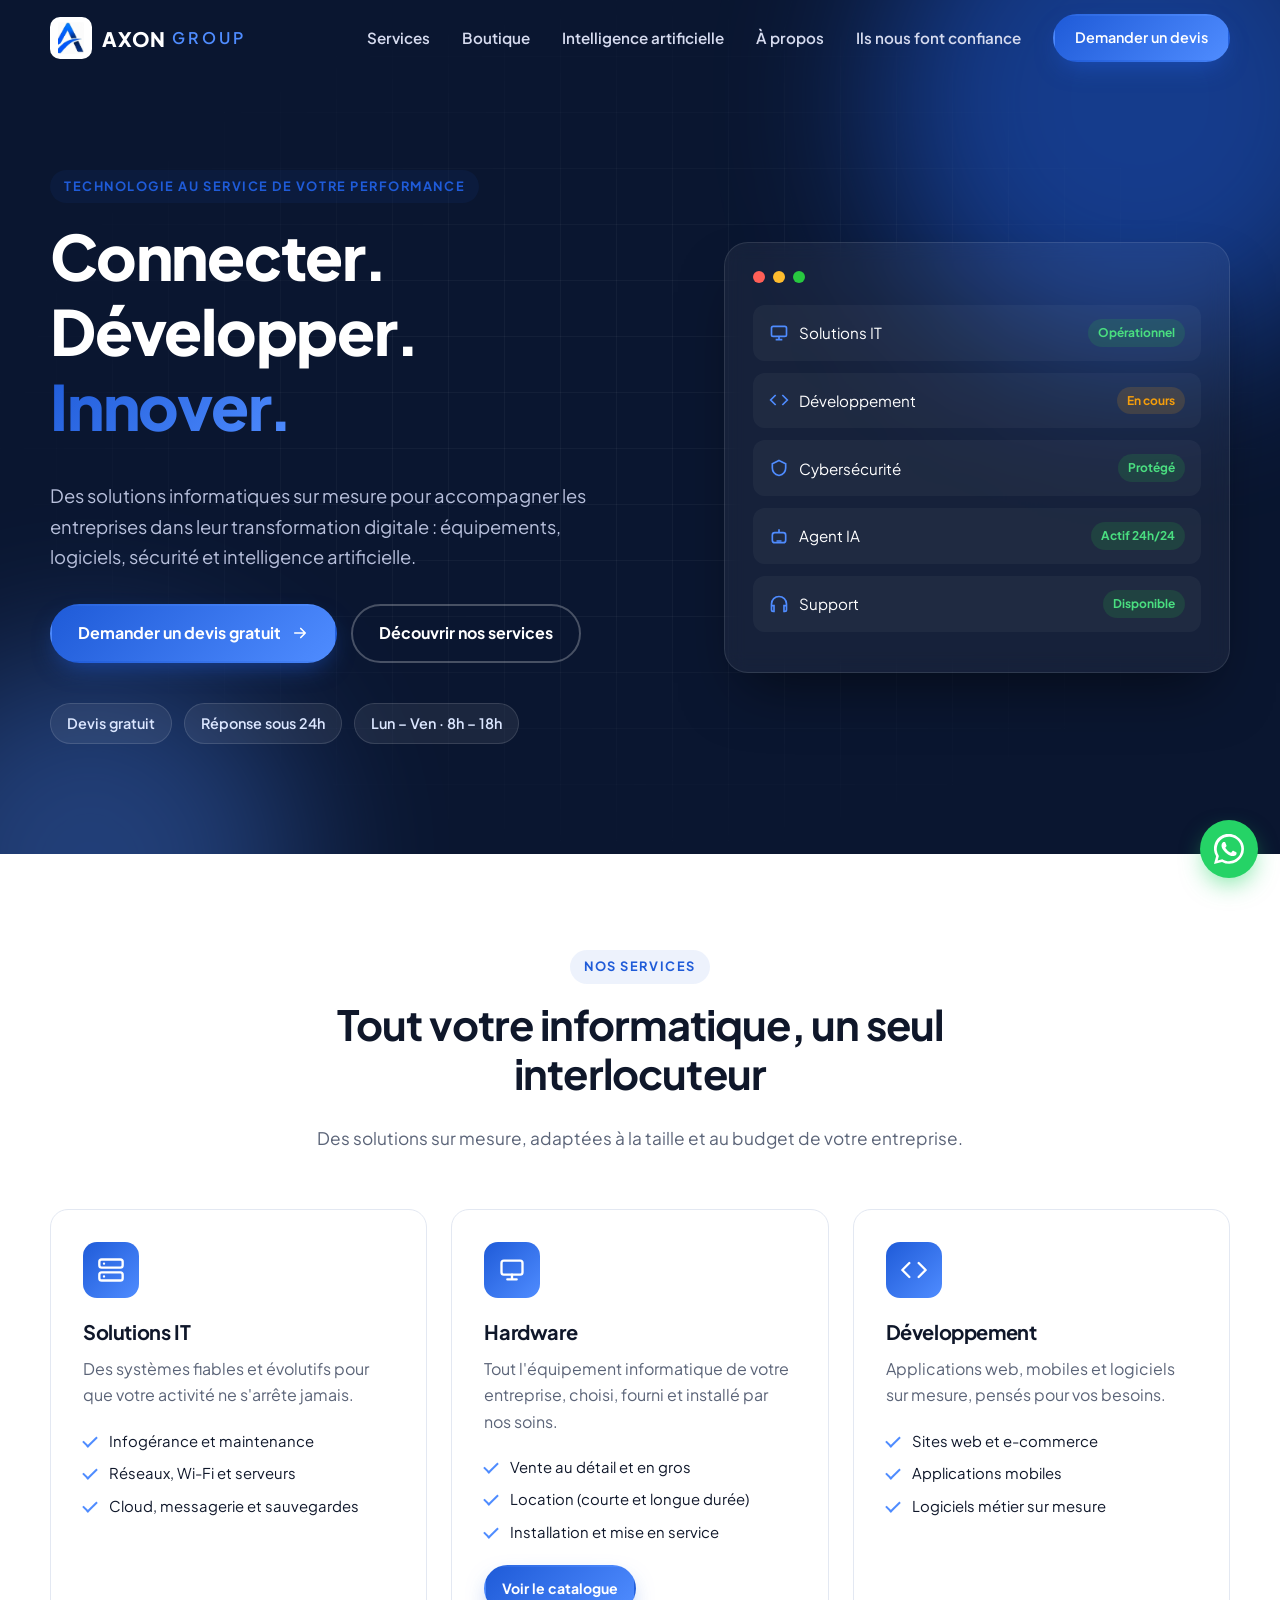
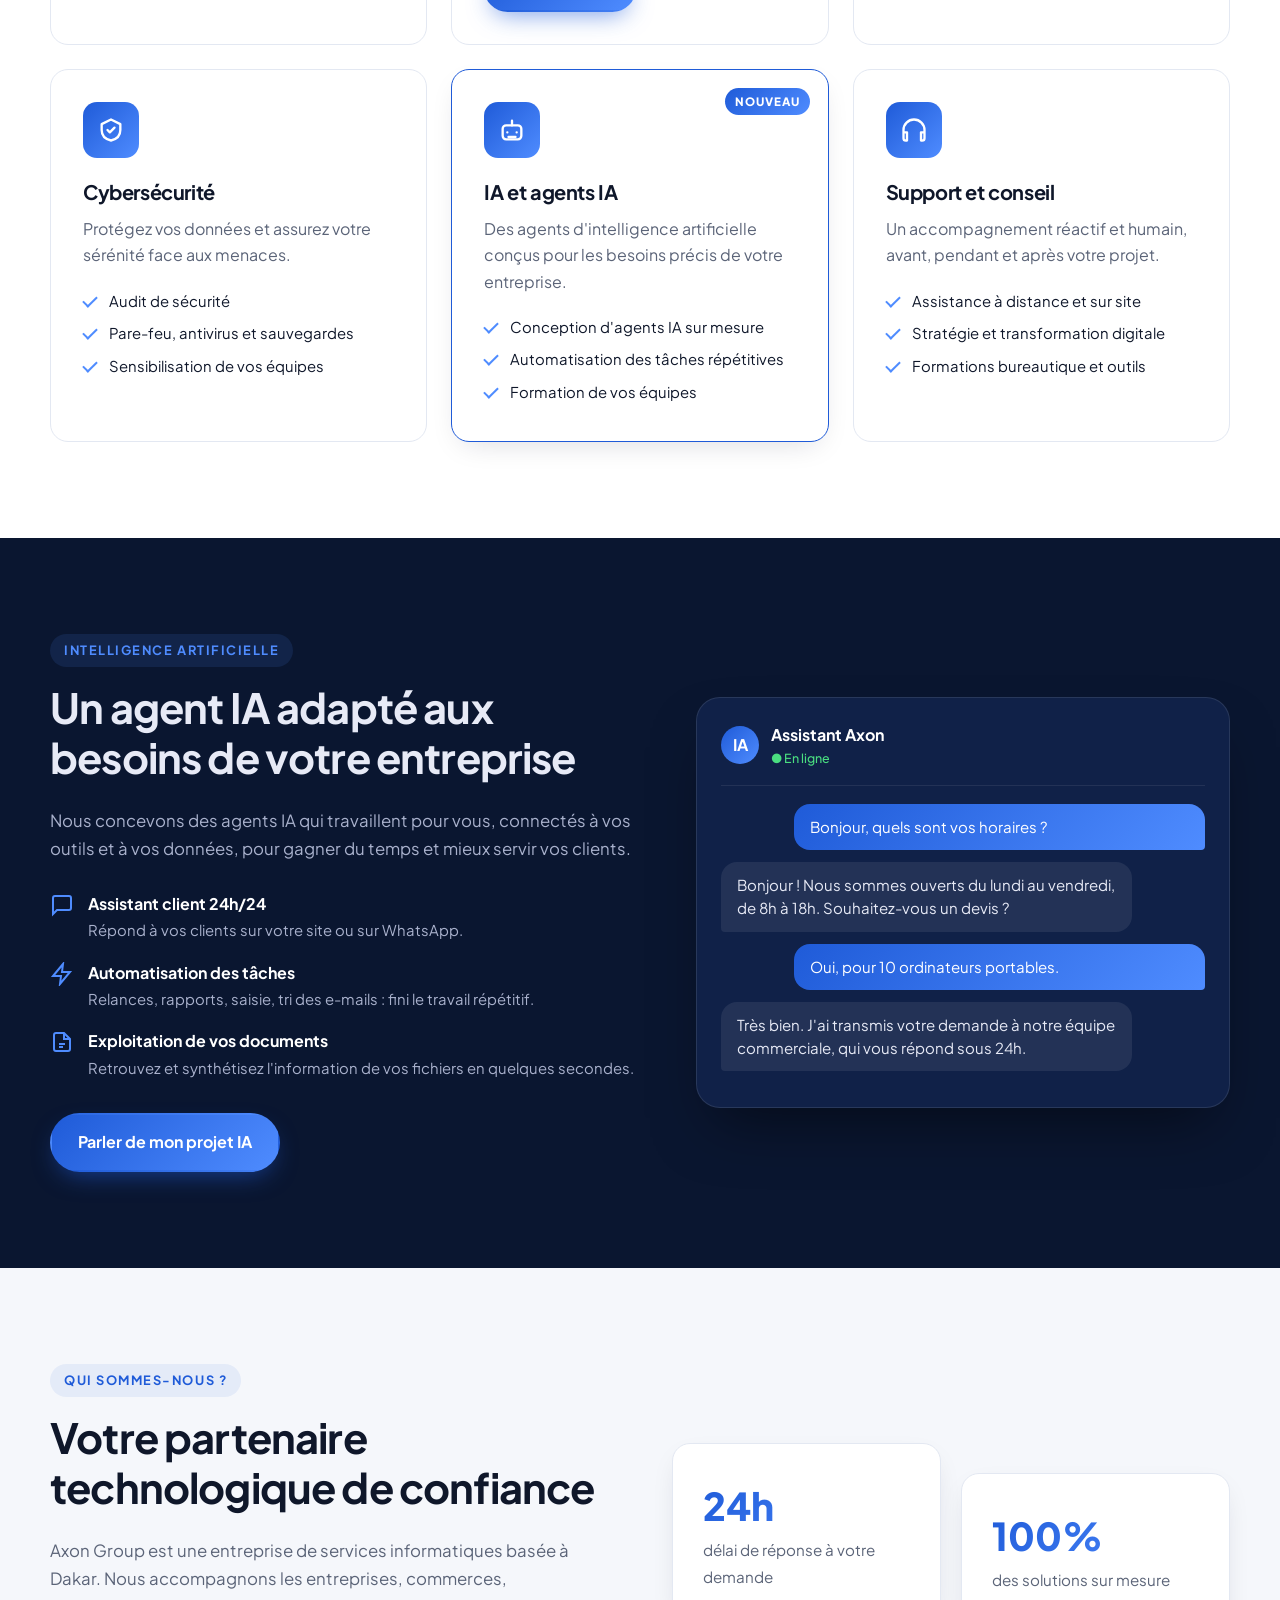
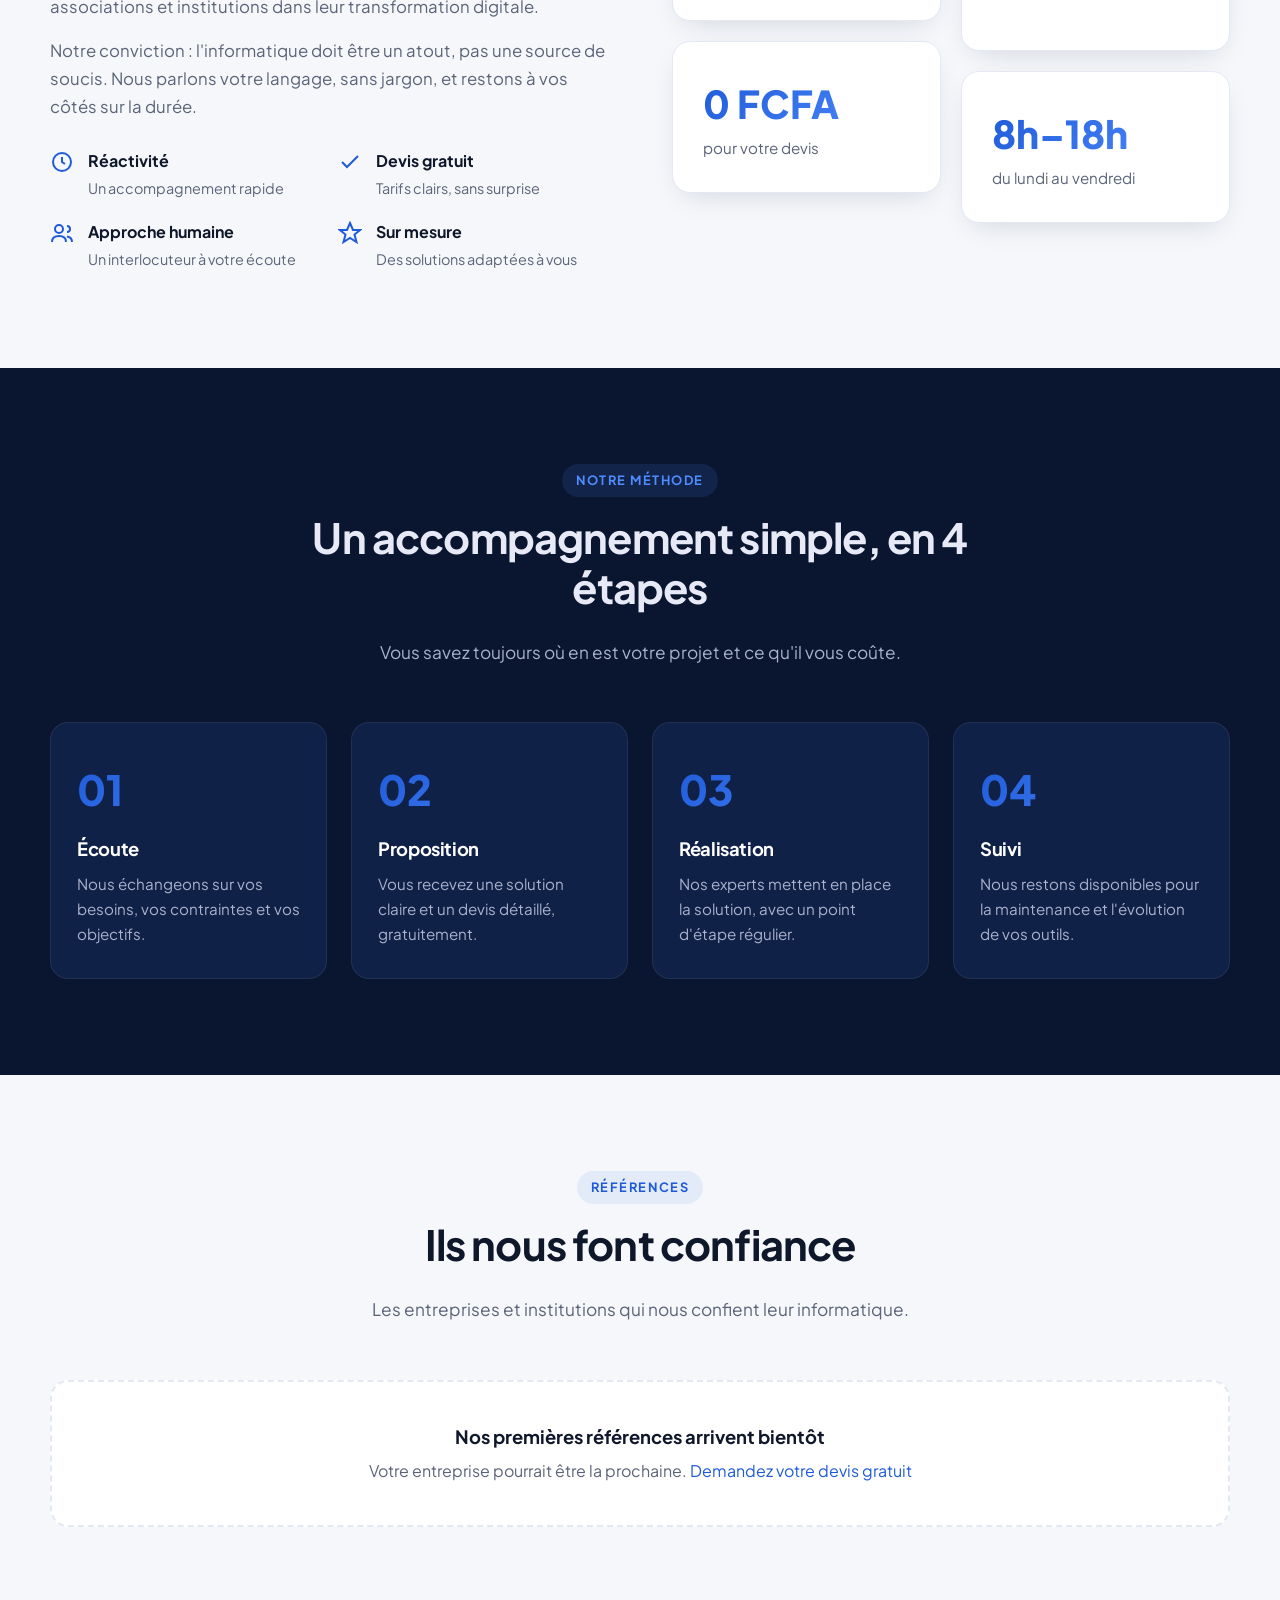
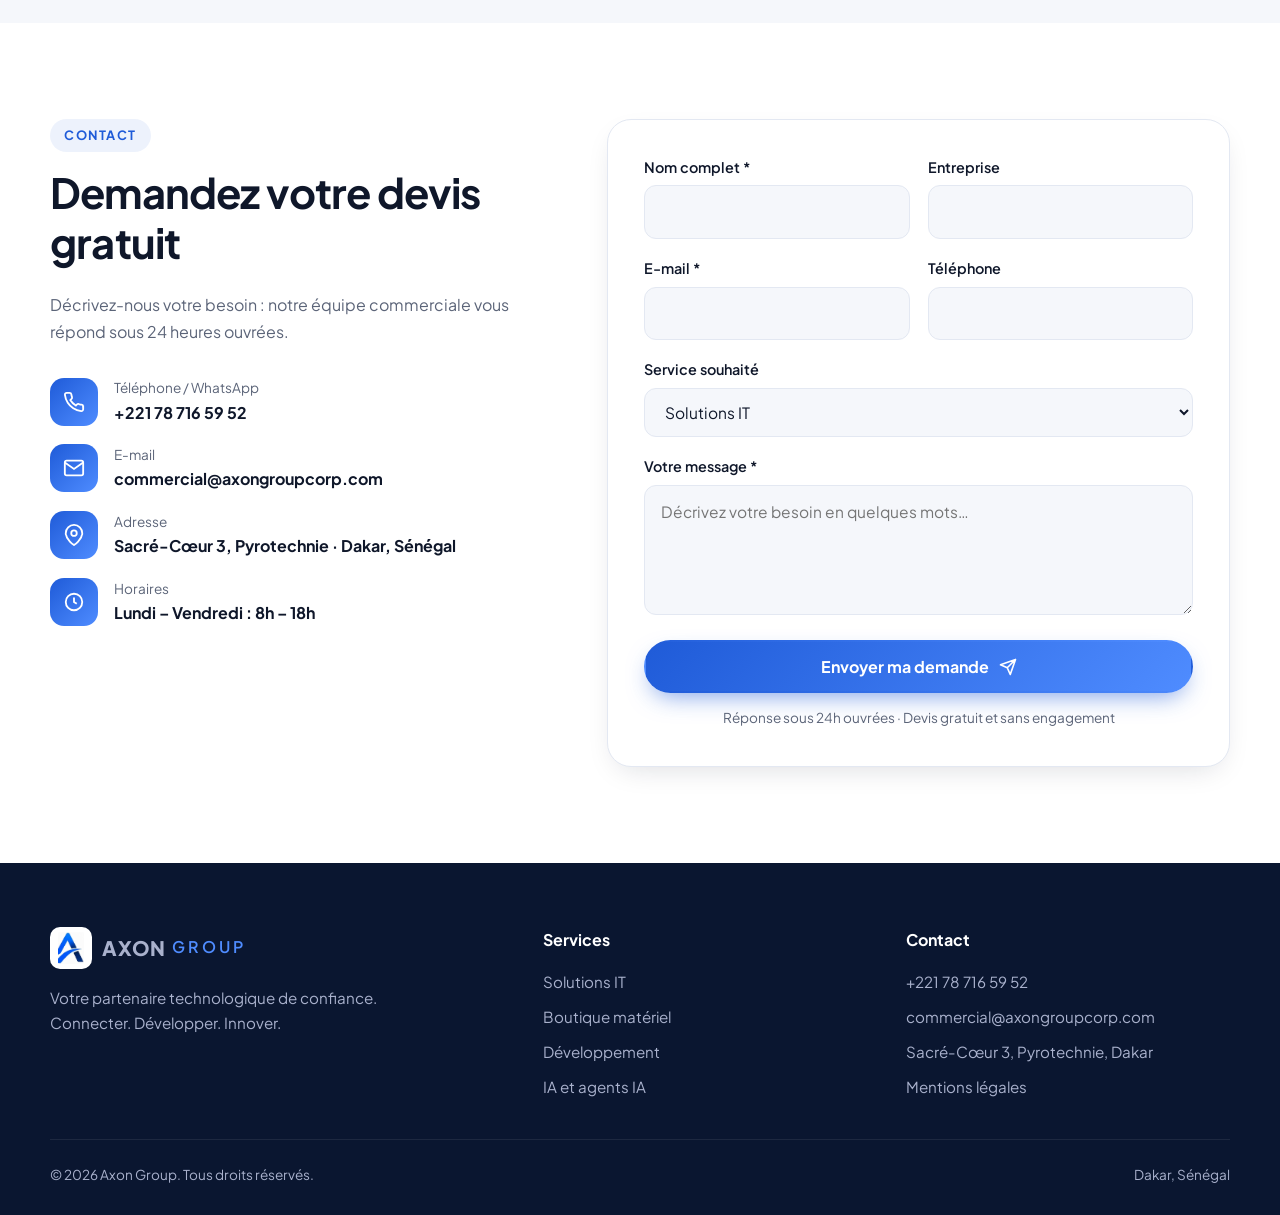
==== index.html @ a9c34ad3 "Boutique : retrait des produits sans photo, mention de la vente en gros Co-Authored-By: Claude Sonne" ====
<!DOCTYPE html>
<html lang="fr">
<head>
  <meta charset="UTF-8">
  <meta name="viewport" content="width=device-width, initial-scale=1.0">
  <!-- ✏️ Titre et description affichés dans Google -->
  <title>Axon Group — Solutions informatiques, développement, cybersécurité et IA à Dakar</title>
  <meta name="description" content="Axon Group accompagne les entreprises à Dakar : solutions IT, matériel informatique, développement web et mobile, cybersécurité, agents IA sur mesure, support et conseil.">
  <meta property="og:title" content="Axon Group — Connecter. Développer. Innover.">
  <meta property="og:description" content="Des solutions informatiques sur mesure pour accompagner les entreprises dans leur transformation digitale.">
  <meta property="og:type" content="website">
  <meta property="og:url" content="https://axongroupcorp.com/">
  <link rel="canonical" href="https://axongroupcorp.com/">
  <meta name="theme-color" content="#0a1630">
  <link rel="icon" href="assets/favicon.png" type="image/png">
  <link rel="preconnect" href="https://fonts.googleapis.com">
  <link rel="preconnect" href="https://fonts.gstatic.com" crossorigin>
  <link href="https://fonts.googleapis.com/css2?family=Plus+Jakarta+Sans:wght@400;500;600;700;800&display=swap" rel="stylesheet">
  <link rel="stylesheet" href="css/style.css">
</head>
<body>

  <!-- ================= EN-TÊTE ================= -->
  <header class="header" id="header">
    <div class="container header__inner">
      <a href="#accueil" class="logo"><img src="assets/logo-icon.png" alt="Axon Group">AXON<span>GROUP</span></a>
      <nav class="nav" id="nav">
        <a href="#services">Services</a>
        <a href="boutique.html">Boutique</a>
        <a href="#ia">Intelligence artificielle</a>
        <a href="#apropos">À propos</a>
        <a href="#confiance">Ils nous font confiance</a>
        <a href="#contact" class="btn btn--primary">Demander un devis</a>
      </nav>
      <button class="burger" id="burger" aria-label="Ouvrir le menu" aria-expanded="false">
        <svg viewBox="0 0 24 24" fill="none" stroke="currentColor" stroke-width="2" stroke-linecap="round"><path d="M4 7h16M4 12h16M4 17h16"/></svg>
      </button>
    </div>
  </header>

  <main>
    <!-- ================= ACCUEIL ================= -->
    <section class="hero" id="accueil">
      <div class="hero__grid"></div>
      <div class="container hero__inner">
        <div class="reveal">
          <span class="eyebrow">Technologie au service de votre performance</span>
          <h1>Connecter. Développer. <span class="gradient-text">Innover.</span></h1>
          <p class="hero__lead">Des solutions informatiques sur mesure pour accompagner les entreprises dans leur transformation digitale : équipements, logiciels, sécurité et intelligence artificielle.</p>
          <div class="hero__actions">
            <a href="#contact" class="btn btn--primary">Demander un devis gratuit
              <svg viewBox="0 0 24 24" fill="none" stroke="currentColor" stroke-width="2.2" stroke-linecap="round" stroke-linejoin="round"><path d="M5 12h14M13 6l6 6-6 6"/></svg>
            </a>
            <a href="#services" class="btn btn--ghost">Découvrir nos services</a>
          </div>
          <ul class="hero__tags">
            <li>Devis gratuit</li>
            <li>Réponse sous 24h</li>
            <li>Lun – Ven · 8h – 18h</li>
          </ul>
        </div>

        <div class="hero__card reveal" aria-hidden="true">
          <div class="hero__card-top"><i></i><i></i><i></i></div>
          <div class="status"><span><svg viewBox="0 0 24 24" fill="none" stroke="currentColor" stroke-width="2"><rect x="3" y="4" width="18" height="12" rx="2"/><path d="M8 20h8M12 16v4"/></svg>Solutions IT</span><b class="badge">Opérationnel</b></div>
          <div class="status"><span><svg viewBox="0 0 24 24" fill="none" stroke="currentColor" stroke-width="2"><path d="M16 18l6-6-6-6M8 6l-6 6 6 6"/></svg>Développement</span><b class="badge badge--warm">En cours</b></div>
          <div class="status"><span><svg viewBox="0 0 24 24" fill="none" stroke="currentColor" stroke-width="2"><path d="M12 3l8 4v5c0 5-3.5 8-8 9-4.5-1-8-4-8-9V7l8-4z"/></svg>Cybersécurité</span><b class="badge">Protégé</b></div>
          <div class="status"><span><svg viewBox="0 0 24 24" fill="none" stroke="currentColor" stroke-width="2"><rect x="4" y="8" width="16" height="12" rx="3"/><path d="M12 8V4M8 14h.01M16 14h.01M9 18h6"/></svg>Agent IA</span><b class="badge">Actif 24h/24</b></div>
          <div class="status"><span><svg viewBox="0 0 24 24" fill="none" stroke="currentColor" stroke-width="2"><path d="M3 18v-6a9 9 0 0 1 18 0v6M21 19a2 2 0 0 1-2 2h-1v-7h3zM3 19a2 2 0 0 0 2 2h1v-7H3z"/></svg>Support</span><b class="badge">Disponible</b></div>
        </div>
      </div>
    </section>

    <!-- ================= SERVICES ================= -->
    <!-- ✏️ Pour ajouter un service : copiez un bloc <article class="card">…</article> -->
    <section class="section" id="services">
      <div class="container">
        <div class="section-head reveal">
          <span class="eyebrow">Nos services</span>
          <h2>Tout votre informatique, un seul interlocuteur</h2>
          <p>Des solutions sur mesure, adaptées à la taille et au budget de votre entreprise.</p>
        </div>

        <div class="cards">
          <article class="card reveal">
            <div class="card__icon"><svg viewBox="0 0 24 24" fill="none" stroke="currentColor" stroke-width="2" stroke-linecap="round" stroke-linejoin="round"><rect x="2" y="3" width="20" height="7" rx="2"/><rect x="2" y="14" width="20" height="7" rx="2"/><path d="M6 6.5h.01M6 17.5h.01"/></svg></div>
            <h3>Solutions IT</h3>
            <p>Des systèmes fiables et évolutifs pour que votre activité ne s'arrête jamais.</p>
            <ul><li>Infogérance et maintenance</li><li>Réseaux, Wi-Fi et serveurs</li><li>Cloud, messagerie et sauvegardes</li></ul>
          </article>

          <article class="card reveal">
            <div class="card__icon"><svg viewBox="0 0 24 24" fill="none" stroke="currentColor" stroke-width="2" stroke-linecap="round" stroke-linejoin="round"><rect x="3" y="4" width="18" height="12" rx="2"/><path d="M8 20h8M12 16v4"/></svg></div>
            <h3>Hardware</h3>
            <p>Tout l'équipement informatique de votre entreprise, choisi, fourni et installé par nos soins.</p>
            <ul><li>Vente au détail et en gros</li><li>Location (courte et longue durée)</li><li>Installation et mise en service</li></ul>
            <p style="margin:16px 0 0"><a class="btn btn--primary btn--sm" href="boutique.html">Voir le catalogue</a></p>
          </article>

          <article class="card reveal">
            <div class="card__icon"><svg viewBox="0 0 24 24" fill="none" stroke="currentColor" stroke-width="2" stroke-linecap="round" stroke-linejoin="round"><path d="M16 18l6-6-6-6M8 6l-6 6 6 6"/></svg></div>
            <h3>Développement</h3>
            <p>Applications web, mobiles et logiciels sur mesure, pensés pour vos besoins.</p>
            <ul><li>Sites web et e-commerce</li><li>Applications mobiles</li><li>Logiciels métier sur mesure</li></ul>
          </article>

          <article class="card reveal">
            <div class="card__icon"><svg viewBox="0 0 24 24" fill="none" stroke="currentColor" stroke-width="2" stroke-linecap="round" stroke-linejoin="round"><path d="M12 3l8 4v5c0 5-3.5 8-8 9-4.5-1-8-4-8-9V7l8-4z"/><path d="M9 12l2 2 4-4"/></svg></div>
            <h3>Cybersécurité</h3>
            <p>Protégez vos données et assurez votre sérénité face aux menaces.</p>
            <ul><li>Audit de sécurité</li><li>Pare-feu, antivirus et sauvegardes</li><li>Sensibilisation de vos équipes</li></ul>
          </article>

          <article class="card card--featured reveal">
            <span class="card__flag">Nouveau</span>
            <div class="card__icon"><svg viewBox="0 0 24 24" fill="none" stroke="currentColor" stroke-width="2" stroke-linecap="round" stroke-linejoin="round"><rect x="4" y="8" width="16" height="12" rx="3"/><path d="M12 8V4M8 14h.01M16 14h.01M9 18h6"/></svg></div>
            <h3>IA et agents IA</h3>
            <p>Des agents d'intelligence artificielle conçus pour les besoins précis de votre entreprise.</p>
            <ul><li>Conception d'agents IA sur mesure</li><li>Automatisation des tâches répétitives</li><li>Formation de vos équipes</li></ul>
          </article>

          <article class="card reveal">
            <div class="card__icon"><svg viewBox="0 0 24 24" fill="none" stroke="currentColor" stroke-width="2" stroke-linecap="round" stroke-linejoin="round"><path d="M3 18v-6a9 9 0 0 1 18 0v6M21 19a2 2 0 0 1-2 2h-1v-7h3zM3 19a2 2 0 0 0 2 2h1v-7H3z"/></svg></div>
            <h3>Support et conseil</h3>
            <p>Un accompagnement réactif et humain, avant, pendant et après votre projet.</p>
            <ul><li>Assistance à distance et sur site</li><li>Stratégie et transformation digitale</li><li>Formations bureautique et outils</li></ul>
          </article>
        </div>
      </div>
    </section>

    <!-- ================= INTELLIGENCE ARTIFICIELLE ================= -->
    <section class="section section--dark" id="ia">
      <div class="container ai">
        <div class="reveal">
          <span class="eyebrow">Intelligence artificielle</span>
          <h2>Un agent IA adapté aux besoins de votre entreprise</h2>
          <p>Nous concevons des agents IA qui travaillent pour vous, connectés à vos outils et à vos données, pour gagner du temps et mieux servir vos clients.</p>
          <ul class="ai-list">
            <li><svg viewBox="0 0 24 24" fill="none" stroke="currentColor" stroke-width="2"><path d="M21 15a2 2 0 0 1-2 2H7l-4 4V5a2 2 0 0 1 2-2h14a2 2 0 0 1 2 2z"/></svg><div><strong>Assistant client 24h/24</strong><small>Répond à vos clients sur votre site ou sur WhatsApp.</small></div></li>
            <li><svg viewBox="0 0 24 24" fill="none" stroke="currentColor" stroke-width="2"><path d="M13 2L3 14h8l-1 8 10-12h-8l1-8z"/></svg><div><strong>Automatisation des tâches</strong><small>Relances, rapports, saisie, tri des e-mails : fini le travail répétitif.</small></div></li>
            <li><svg viewBox="0 0 24 24" fill="none" stroke="currentColor" stroke-width="2"><path d="M14 3H6a2 2 0 0 0-2 2v14a2 2 0 0 0 2 2h12a2 2 0 0 0 2-2V9z"/><path d="M14 3v6h6M9 14h6M9 17h4"/></svg><div><strong>Exploitation de vos documents</strong><small>Retrouvez et synthétisez l'information de vos fichiers en quelques secondes.</small></div></li>
          </ul>
          <a href="#contact" class="btn btn--primary">Parler de mon projet IA</a>
        </div>

        <div class="chat reveal" aria-hidden="true">
          <div class="chat__head"><span class="avatar">IA</span><div>Assistant Axon<small>● En ligne</small></div></div>
          <div class="bubble bubble--out">Bonjour, quels sont vos horaires ?</div>
          <div class="bubble bubble--in">Bonjour ! Nous sommes ouverts du lundi au vendredi, de 8h à 18h. Souhaitez-vous un devis ?</div>
          <div class="bubble bubble--out">Oui, pour 10 ordinateurs portables.</div>
          <div class="bubble bubble--in">Très bien. J'ai transmis votre demande à notre équipe commerciale, qui vous répond sous 24h.</div>
        </div>
      </div>
    </section>

    <!-- ================= À PROPOS ================= -->
    <section class="section section--soft" id="apropos">
      <div class="container about">
        <div class="about__text reveal">
          <span class="eyebrow">Qui sommes-nous ?</span>
          <h2>Votre partenaire technologique de confiance</h2>
          <p>Axon Group est une entreprise de services informatiques basée à Dakar. Nous accompagnons les entreprises, commerces, associations et institutions dans leur transformation digitale.</p>
          <p>Notre conviction : l'informatique doit être un atout, pas une source de soucis. Nous parlons votre langage, sans jargon, et restons à vos côtés sur la durée.</p>
          <div class="features">
            <div class="feature"><svg viewBox="0 0 24 24" fill="none" stroke="currentColor" stroke-width="2"><circle cx="12" cy="12" r="9"/><path d="M12 7v5l3 2"/></svg><div><strong>Réactivité</strong><small>Un accompagnement rapide</small></div></div>
            <div class="feature"><svg viewBox="0 0 24 24" fill="none" stroke="currentColor" stroke-width="2"><path d="M20 6L9 17l-5-5"/></svg><div><strong>Devis gratuit</strong><small>Tarifs clairs, sans surprise</small></div></div>
            <div class="feature"><svg viewBox="0 0 24 24" fill="none" stroke="currentColor" stroke-width="2"><circle cx="9" cy="8" r="4"/><path d="M2 21c0-4 3-6 7-6s7 2 7 6M17 11a3 3 0 1 0 0-6M22 21c0-3-2-5-5-5.5"/></svg><div><strong>Approche humaine</strong><small>Un interlocuteur à votre écoute</small></div></div>
            <div class="feature"><svg viewBox="0 0 24 24" fill="none" stroke="currentColor" stroke-width="2"><path d="M12 2l3 7h7l-5.5 4.5L18.5 21 12 17l-6.5 4 2-7.5L2 9h7z"/></svg><div><strong>Sur mesure</strong><small>Des solutions adaptées à vous</small></div></div>
          </div>
        </div>

        <div class="about__visual reveal">
          <div class="stats">
            <div class="stat"><strong>24h</strong><span>délai de réponse à votre demande</span></div>
            <div class="stat"><strong>100%</strong><span>des solutions sur mesure</span></div>
            <div class="stat"><strong>0 FCFA</strong><span>pour votre devis</span></div>
            <div class="stat"><strong>8h–18h</strong><span>du lundi au vendredi</span></div>
          </div>
        </div>
      </div>
    </section>

    <!-- ================= MÉTHODE ================= -->
    <section class="section section--dark" id="methode">
      <div class="container">
        <div class="section-head reveal">
          <span class="eyebrow">Notre méthode</span>
          <h2>Un accompagnement simple, en 4 étapes</h2>
          <p>Vous savez toujours où en est votre projet et ce qu'il vous coûte.</p>
        </div>
        <div class="steps">
          <div class="step reveal"><h3>Écoute</h3><p>Nous échangeons sur vos besoins, vos contraintes et vos objectifs.</p></div>
          <div class="step reveal"><h3>Proposition</h3><p>Vous recevez une solution claire et un devis détaillé, gratuitement.</p></div>
          <div class="step reveal"><h3>Réalisation</h3><p>Nos experts mettent en place la solution, avec un point d'étape régulier.</p></div>
          <div class="step reveal"><h3>Suivi</h3><p>Nous restons disponibles pour la maintenance et l'évolution de vos outils.</p></div>
        </div>
      </div>
    </section>

    <!-- ================= ILS NOUS FONT CONFIANCE ================= -->
    <!-- ✏️ MISE À JOUR : à chaque nouveau client,
         1) déposez son logo dans le dossier assets/clients/ (ex. assets/clients/nom.png)
         2) ajoutez une ligne dans la grille ci-dessous :
            <div class="trust__item"><img src="assets/clients/nom.png" alt="Nom du client"></div>
         3) supprimez le bloc <div class="trust__empty"> quand vous avez au moins un client. -->
    <section class="section section--soft" id="confiance">
      <div class="container">
        <div class="section-head reveal">
          <span class="eyebrow">Références</span>
          <h2>Ils nous font confiance</h2>
          <p>Les entreprises et institutions qui nous confient leur informatique.</p>
        </div>
        <div class="trust reveal">
          <!-- Logos clients ici -->
          <div class="trust__empty">
            <strong>Nos premières références arrivent bientôt</strong>
            Votre entreprise pourrait être la prochaine. <a href="#contact">Demandez votre devis gratuit</a>
          </div>
        </div>
      </div>
    </section>

    <!-- ================= CONTACT ================= -->
    <section class="section" id="contact">
      <div class="container contact">
        <div class="contact__info reveal">
          <span class="eyebrow">Contact</span>
          <h2>Demandez votre devis gratuit</h2>
          <p>Décrivez-nous votre besoin : notre équipe commerciale vous répond sous 24 heures ouvrées.</p>
          <ul class="info-list">
            <li><span class="card__icon"><svg viewBox="0 0 24 24" fill="none" stroke="currentColor" stroke-width="2"><path d="M22 16.9v3a2 2 0 0 1-2.2 2 19.8 19.8 0 0 1-8.6-3.1 19.5 19.5 0 0 1-6-6A19.8 19.8 0 0 1 2.1 4.2 2 2 0 0 1 4.1 2h3a2 2 0 0 1 2 1.7c.1 1 .4 1.9.7 2.8a2 2 0 0 1-.5 2.1L8 9.9a16 16 0 0 0 6 6l1.3-1.3a2 2 0 0 1 2.1-.4c.9.3 1.8.6 2.8.7a2 2 0 0 1 1.7 2z"/></svg></span><div><small>Téléphone / WhatsApp</small><a href="tel:+221787165952">+221 78 716 59 52</a></div></li>
            <li><span class="card__icon"><svg viewBox="0 0 24 24" fill="none" stroke="currentColor" stroke-width="2"><rect x="2" y="4" width="20" height="16" rx="2"/><path d="M22 6l-10 7L2 6"/></svg></span><div><small>E-mail</small><a href="mailto:commercial@axongroupcorp.com">commercial@axongroupcorp.com</a></div></li>
            <li><span class="card__icon"><svg viewBox="0 0 24 24" fill="none" stroke="currentColor" stroke-width="2"><path d="M21 10c0 7-9 13-9 13s-9-6-9-13a9 9 0 0 1 18 0z"/><circle cx="12" cy="10" r="3"/></svg></span><div><small>Adresse</small><strong>Sacré-Cœur 3, Pyrotechnie · Dakar, Sénégal</strong></div></li>
            <li><span class="card__icon"><svg viewBox="0 0 24 24" fill="none" stroke="currentColor" stroke-width="2"><circle cx="12" cy="12" r="9"/><path d="M12 7v5l3 2"/></svg></span><div><small>Horaires</small><strong>Lundi – Vendredi : 8h – 18h</strong></div></li>
          </ul>
        </div>

        <!-- Les demandes sont envoyées directement à commercial@axongroupcorp.com (service FormSubmit) -->
        <form class="form reveal" id="contact-form" novalidate>
          <input type="text" name="_honey" class="hp" tabindex="-1" autocomplete="off" aria-hidden="true">
          <div class="form__row">
            <div class="field"><label for="nom">Nom complet *</label><input id="nom" name="Nom" required autocomplete="name"></div>
            <div class="field"><label for="entreprise">Entreprise</label><input id="entreprise" name="Entreprise" autocomplete="organization"></div>
          </div>
          <div class="form__row">
            <div class="field"><label for="email">E-mail *</label><input id="email" name="Email" type="email" required autocomplete="email"></div>
            <div class="field"><label for="tel">Téléphone</label><input id="tel" name="Téléphone" type="tel" autocomplete="tel"></div>
          </div>
          <div class="field">
            <label for="service">Service souhaité</label>
            <select id="service" name="Service">
              <option>Solutions IT</option>
              <option>Hardware (vente, location, installation)</option>
              <option>Développement web et mobile</option>
              <option>Cybersécurité</option>
              <option>IA et agents IA</option>
              <option>Support et conseil</option>
              <option>Autre demande</option>
            </select>
          </div>
          <div class="field"><label for="message">Votre message *</label><textarea id="message" name="Message" required placeholder="Décrivez votre besoin en quelques mots…"></textarea></div>
          <button type="submit" class="btn btn--primary" id="submit-btn">Envoyer ma demande
            <svg viewBox="0 0 24 24" fill="none" stroke="currentColor" stroke-width="2.2" stroke-linecap="round" stroke-linejoin="round"><path d="M22 2L11 13M22 2l-7 20-4-9-9-4 20-7z"/></svg>
          </button>
          <p class="form__status" id="form-status" role="status"></p>
          <p class="form__note">Réponse sous 24h ouvrées · Devis gratuit et sans engagement</p>
        </form>
      </div>
    </section>
  </main>

  <!-- ================= PIED DE PAGE ================= -->
  <footer class="footer">
    <div class="container">
      <div class="footer__grid">
        <div>
          <a href="#accueil" class="logo"><img src="assets/logo-icon.png" alt="Axon Group">AXON<span>GROUP</span></a>
          <p style="margin-top:16px;max-width:340px">Votre partenaire technologique de confiance. Connecter. Développer. Innover.</p>
        </div>
        <div>
          <h4>Services</h4>
          <ul><li><a href="#services">Solutions IT</a></li><li><a href="boutique.html">Boutique matériel</a></li><li><a href="#services">Développement</a></li><li><a href="#ia">IA et agents IA</a></li></ul>
        </div>
        <div>
          <h4>Contact</h4>
          <ul>
            <li><a href="tel:+221787165952">+221 78 716 59 52</a></li>
            <li><a href="mailto:commercial@axongroupcorp.com">commercial@axongroupcorp.com</a></li>
            <li>Sacré-Cœur 3, Pyrotechnie, Dakar</li>
            <li><a href="mentions-legales.html">Mentions légales</a></li>
          </ul>
        </div>
      </div>
      <div class="footer__bottom">
        <span>© <span id="year">2026</span> Axon Group. Tous droits réservés.</span>
        <span>Dakar, Sénégal</span>
      </div>
    </div>
  </footer>

  <!-- Bouton WhatsApp (numéro réglé dans js/main.js) -->
  <a class="whatsapp" id="whatsapp" href="#" target="_blank" rel="noopener" aria-label="Nous écrire sur WhatsApp">
    <svg viewBox="0 0 24 24" fill="currentColor"><path d="M17.5 14.4c-.3-.1-1.8-.9-2-1-.3-.1-.5-.1-.7.1-.2.3-.8 1-.9 1.2-.2.2-.3.2-.6.1-.3-.1-1.3-.5-2.4-1.5-.9-.8-1.5-1.8-1.7-2.1-.2-.3 0-.5.1-.6l.4-.5c.2-.2.2-.3.3-.5.1-.2 0-.4 0-.5l-.9-2.2c-.2-.6-.5-.5-.7-.5h-.6c-.2 0-.5.1-.8.4-.3.3-1 1-1 2.5s1.1 2.9 1.2 3.1c.1.2 2.1 3.2 5.1 4.5.7.3 1.3.5 1.7.6.7.2 1.4.2 1.9.1.6-.1 1.8-.7 2-1.4.2-.7.2-1.3.2-1.4-.1-.1-.3-.2-.6-.3zM12 21.8c-1.8 0-3.5-.5-5-1.4l-.4-.2-3.7 1 1-3.6-.2-.4A9.8 9.8 0 1 1 12 21.8zm8.4-18.2A11.8 11.8 0 0 0 1.7 17.8L0 24l6.4-1.7A11.8 11.8 0 0 0 24 12c0-3.2-1.2-6.1-3.6-8.4z"/></svg>
  </a>

  <script src="js/main.js"></script>
</body>
</html>
---- css/style.css ----
/* ==========================================================================
   AXON GROUP — Feuille de style
   ✏️ Pour changer les couleurs du site, modifiez uniquement les variables
   ci-dessous (section :root). Tout le site s'adapte automatiquement.
   ========================================================================== */

:root {
  /* Couleurs principales */
  --primary: #1f5bd8;        /* Bleu roi — boutons, liens */
  --primary-dark: #143c94;
  --accent: #4f8cff;         /* Bleu clair — dégradés, détails */
  --warm: #f59e0b;           /* Ambre — petites touches */

  /* Fonds et textes */
  --night: #0a1630;          /* Bleu marine — sections sombres */
  --night-2: #102148;
  --bg: #ffffff;
  --bg-soft: #f5f7fb;
  --text: #0f172a;
  --muted: #5b6478;
  --border: #e3e8f2;

  --gradient: linear-gradient(135deg, var(--primary) 0%, var(--accent) 100%);
  --radius: 18px;
  --shadow: 0 10px 30px -12px rgba(15, 23, 42, 0.18);
  --font: "Plus Jakarta Sans", system-ui, -apple-system, "Segoe UI", sans-serif;
}

/* ---------- Base ---------- */
*, *::before, *::after { box-sizing: border-box; }
html { scroll-behavior: smooth; scroll-padding-top: 80px; }
body {
  margin: 0;
  font-family: var(--font);
  color: var(--text);
  background: var(--bg);
  line-height: 1.65;
  -webkit-font-smoothing: antialiased;
}
img, svg { max-width: 100%; display: block; }
a { color: var(--primary); text-decoration: none; }
h1, h2, h3 { line-height: 1.2; margin: 0 0 .6em; letter-spacing: -0.02em; }
p { margin: 0 0 1em; }

.container { width: min(1180px, 100% - 32px); margin-inline: auto; }
.section { padding: 96px 0; }
.section--soft { background: var(--bg-soft); }
.section--dark { background: var(--night); color: #e7eaf6; }
.section--dark .section-head p { color: #a9b1cc; }

.section-head { max-width: 680px; margin: 0 auto 56px; text-align: center; }
.section-head h2 { font-size: clamp(1.8rem, 3.5vw, 2.6rem); }
.section-head p { color: var(--muted); font-size: 1.08rem; }

.eyebrow {
  display: inline-block;
  font-size: .8rem; font-weight: 700; letter-spacing: .12em; text-transform: uppercase;
  color: var(--primary);
  background: rgba(31, 91, 216, .08);
  padding: 6px 14px; border-radius: 999px; margin-bottom: 16px;
}
.section--dark .eyebrow { color: var(--accent); background: rgba(79, 140, 255, .12); }
.gradient-text { background: var(--gradient); -webkit-background-clip: text; background-clip: text; color: transparent; }

/* ---------- Boutons ---------- */
.btn {
  display: inline-flex; align-items: center; gap: 10px;
  padding: 14px 26px; border-radius: 999px;
  font-weight: 700; font-size: 1rem; border: 2px solid transparent;
  cursor: pointer; transition: transform .2s, box-shadow .2s, background .2s;
  font-family: inherit;
}
.btn svg { width: 18px; height: 18px; }
.btn--primary { background: var(--gradient); color: #fff; box-shadow: 0 10px 24px -8px rgba(31, 91, 216, .6); }
.btn--primary:hover { transform: translateY(-2px); box-shadow: 0 14px 30px -8px rgba(31, 91, 216, .7); }
.btn--ghost { border-color: rgba(255, 255, 255, .25); color: #fff; }
.btn--ghost:hover { background: rgba(255, 255, 255, .08); }

/* ---------- En-tête ---------- */
.header {
  position: fixed; inset: 0 0 auto 0; z-index: 50;
  transition: background .3s, box-shadow .3s;
}
.header.is-scrolled { background: rgba(11, 16, 35, .92); backdrop-filter: blur(12px); box-shadow: 0 4px 20px rgba(0, 0, 0, .2); }
.header__inner { display: flex; align-items: center; justify-content: space-between; height: 76px; }
.logo { display: flex; align-items: center; gap: 10px; color: #fff; font-weight: 800; font-size: 1.25rem; }
.logo img { width: 36px; height: 36px; }
.logo span { color: var(--accent); }

.nav { display: flex; align-items: center; gap: 32px; }
.nav a { color: #d6dbef; font-weight: 600; font-size: .95rem; }
.nav a:hover { color: #fff; }
.nav .btn { padding: 10px 20px; font-size: .9rem; color: #fff; }

.burger { display: none; background: none; border: 0; color: #fff; cursor: pointer; padding: 8px; }
.burger svg { width: 28px; height: 28px; }

/* ---------- Héros ---------- */
.hero {
  position: relative; overflow: hidden;
  background: var(--night); color: #fff;
  padding: 170px 0 110px;
}
.hero::before, .hero::after {
  content: ""; position: absolute; border-radius: 50%; filter: blur(80px); opacity: .55; pointer-events: none;
}
.hero::before { width: 520px; height: 520px; background: var(--primary); top: -160px; right: -120px; }
.hero::after { width: 420px; height: 420px; background: var(--accent); bottom: -220px; left: -120px; opacity: .35; }
.hero__grid {
  position: absolute; inset: 0; pointer-events: none;
  background-image: linear-gradient(rgba(255,255,255,.04) 1px, transparent 1px),
                    linear-gradient(90deg, rgba(255,255,255,.04) 1px, transparent 1px);
  background-size: 56px 56px;
  mask-image: radial-gradient(ellipse at center, #000 30%, transparent 75%);
}
.hero__inner { position: relative; z-index: 1; display: grid; grid-template-columns: 1.1fr .9fr; gap: 56px; align-items: center; }
.hero h1 { font-size: clamp(2.3rem, 5.2vw, 3.9rem); font-weight: 800; }
.hero__lead { font-size: 1.15rem; color: #b8c0dc; max-width: 560px; margin-bottom: 32px; }
.hero__actions { display: flex; flex-wrap: wrap; gap: 14px; }
.hero__trust { display: flex; flex-wrap: wrap; gap: 28px; margin-top: 44px; color: #a9b1cc; font-size: .92rem; }
.hero__trust strong { display: block; color: #fff; font-size: 1.6rem; }

.hero__card {
  background: rgba(255, 255, 255, .05);
  border: 1px solid rgba(255, 255, 255, .1);
  border-radius: 24px; padding: 28px;
  backdrop-filter: blur(10px);
  box-shadow: 0 30px 60px -20px rgba(0, 0, 0, .5);
}
.hero__card-top { display: flex; gap: 8px; margin-bottom: 22px; }
.hero__card-top i { width: 12px; height: 12px; border-radius: 50%; background: #ff5f57; }
.hero__card-top i:nth-child(2) { background: #febc2e; }
.hero__card-top i:nth-child(3) { background: #28c840; }
.status { display: flex; align-items: center; justify-content: space-between; padding: 14px 16px; border-radius: 12px; background: rgba(255, 255, 255, .04); margin-bottom: 12px; font-size: .95rem; }
.status span { display: flex; align-items: center; gap: 10px; }
.status svg { width: 20px; height: 20px; color: var(--accent); }
.badge { font-size: .75rem; font-weight: 700; padding: 4px 10px; border-radius: 999px; background: rgba(40, 200, 64, .15); color: #4ade80; }
.badge--warm { background: rgba(245, 158, 11, .15); color: var(--warm); }

/* ---------- Services ---------- */
.cards { display: grid; grid-template-columns: repeat(3, 1fr); gap: 24px; }
.card {
  background: var(--bg); border: 1px solid var(--border); border-radius: var(--radius);
  padding: 32px; transition: transform .25s, box-shadow .25s, border-color .25s;
}
.card:hover { transform: translateY(-6px); box-shadow: var(--shadow); border-color: transparent; }
.card__icon {
  width: 56px; height: 56px; border-radius: 14px; display: grid; place-items: center;
  background: var(--gradient); color: #fff; margin-bottom: 22px;
}
.card__icon svg { width: 28px; height: 28px; }
.card h3 { font-size: 1.25rem; }
.card p { color: var(--muted); margin-bottom: 16px; }
.card ul { list-style: none; padding: 0; margin: 0; font-size: .93rem; }
.card li { padding: 4px 0 4px 26px; position: relative; }
.card li::before {
  content: ""; position: absolute; left: 0; top: 11px; width: 14px; height: 8px;
  border-left: 2px solid var(--accent); border-bottom: 2px solid var(--accent); transform: rotate(-45deg);
}

/* ---------- À propos ---------- */
.about { display: grid; grid-template-columns: 1fr 1fr; gap: 64px; align-items: center; }
.about h2 { font-size: clamp(1.8rem, 3.5vw, 2.6rem); }
.about__text p { color: var(--muted); font-size: 1.05rem; }
.features { display: grid; grid-template-columns: 1fr 1fr; gap: 18px; margin-top: 28px; }
.feature { display: flex; gap: 14px; align-items: flex-start; }
.feature svg { flex: none; width: 24px; height: 24px; color: var(--primary); margin-top: 2px; }
.feature strong { display: block; }
.feature small { color: var(--muted); font-size: .9rem; }

.about__visual { position: relative; }
.stats { display: grid; grid-template-columns: 1fr 1fr; gap: 20px; }
.stat {
  background: var(--bg); border-radius: var(--radius); padding: 30px; box-shadow: var(--shadow);
  border: 1px solid var(--border);
}
.stat:nth-child(2) { transform: translateY(30px); }
.stat:nth-child(4) { transform: translateY(30px); }
.stat strong { display: block; font-size: 2.4rem; font-weight: 800; background: var(--gradient); -webkit-background-clip: text; background-clip: text; color: transparent; }
.stat span { color: var(--muted); font-size: .95rem; }

/* ---------- Méthode ---------- */
.steps { display: grid; grid-template-columns: repeat(4, 1fr); gap: 24px; counter-reset: step; }
.step {
  position: relative; padding: 32px 26px; border-radius: var(--radius);
  background: var(--night-2); border: 1px solid rgba(255, 255, 255, .07);
}
.step::before {
  counter-increment: step; content: "0" counter(step);
  display: block; font-size: 2.6rem; font-weight: 800; margin-bottom: 14px;
  background: var(--gradient); -webkit-background-clip: text; background-clip: text; color: transparent;
}
.step h3 { font-size: 1.15rem; color: #fff; }
.step p { color: #a9b1cc; font-size: .95rem; margin: 0; }

/* ---------- Témoignages ---------- */
.testimonials { display: grid; grid-template-columns: repeat(3, 1fr); gap: 24px; }
.testimonial { background: var(--bg); border-radius: var(--radius); padding: 32px; border: 1px solid var(--border); display: flex; flex-direction: column; }
.stars { color: var(--warm); letter-spacing: 3px; margin-bottom: 14px; }
.testimonial blockquote { margin: 0 0 24px; color: var(--text); flex: 1; }
.author { display: flex; align-items: center; gap: 12px; }
.avatar { width: 44px; height: 44px; border-radius: 50%; display: grid; place-items: center; background: var(--gradient); color: #fff; font-weight: 700; }
.author small { display: block; color: var(--muted); }

/* ---------- Bandeau CTA ---------- */
.cta {
  background: var(--gradient); border-radius: 28px; padding: 64px 48px; color: #fff;
  display: flex; align-items: center; justify-content: space-between; gap: 32px; flex-wrap: wrap;
  position: relative; overflow: hidden;
}
.cta h2 { font-size: clamp(1.6rem, 3vw, 2.2rem); margin-bottom: .3em; }
.cta p { margin: 0; opacity: .9; }
.cta .btn { background: #fff; color: var(--primary-dark); }
.cta .btn:hover { transform: translateY(-2px); }

/* ---------- Contact ---------- */
.contact { display: grid; grid-template-columns: .9fr 1.1fr; gap: 48px; }
.contact__info h2 { font-size: clamp(1.8rem, 3.5vw, 2.6rem); }
.contact__info > p { color: var(--muted); }
.info-list { list-style: none; padding: 0; margin: 32px 0 0; display: grid; gap: 18px; }
.info-list li { display: flex; gap: 16px; align-items: center; }
.info-list .card__icon { width: 48px; height: 48px; margin: 0; flex: none; }
.info-list .card__icon svg { width: 22px; height: 22px; }
.info-list small { display: block; color: var(--muted); font-size: .85rem; }
.info-list a, .info-list strong { color: var(--text); font-weight: 700; }

.form { background: var(--bg); border: 1px solid var(--border); border-radius: 24px; padding: 36px; box-shadow: var(--shadow); }
.form__row { display: grid; grid-template-columns: 1fr 1fr; gap: 18px; }
.field { margin-bottom: 18px; }
.field label { display: block; font-weight: 600; font-size: .9rem; margin-bottom: 6px; }
.field input, .field select, .field textarea {
  width: 100%; padding: 13px 16px; font: inherit; font-size: .97rem;
  border: 1.5px solid var(--border); border-radius: 12px; background: var(--bg-soft); color: var(--text);
  transition: border-color .2s, background .2s;
}
.field input:focus, .field select:focus, .field textarea:focus { outline: none; border-color: var(--primary); background: #fff; }
.field textarea { min-height: 130px; resize: vertical; }
.form .btn { width: 100%; justify-content: center; }
.form__note { margin: 14px 0 0; font-size: .85rem; color: var(--muted); text-align: center; }

/* ---------- Pied de page ---------- */
.footer { background: var(--night); color: #a9b1cc; padding: 64px 0 28px; font-size: .95rem; }
.footer__grid { display: grid; grid-template-columns: 1.4fr 1fr 1fr; gap: 40px; margin-bottom: 40px; }
.footer h4 { color: #fff; margin: 0 0 16px; font-size: 1rem; }
.footer ul { list-style: none; padding: 0; margin: 0; display: grid; gap: 10px; }
.footer a { color: #a9b1cc; }
.footer a:hover { color: #fff; }
.footer__bottom { border-top: 1px solid rgba(255, 255, 255, .08); padding-top: 24px; display: flex; justify-content: space-between; flex-wrap: wrap; gap: 12px; font-size: .85rem; }

/* ---------- Bouton WhatsApp flottant ---------- */
.whatsapp {
  position: fixed; right: 22px; bottom: 22px; z-index: 60;
  width: 58px; height: 58px; border-radius: 50%; background: #25d366; color: #fff;
  display: grid; place-items: center; box-shadow: 0 10px 25px -5px rgba(37, 211, 102, .6);
  transition: transform .2s;
}
.whatsapp:hover { transform: scale(1.08); }
.whatsapp svg { width: 30px; height: 30px; }

/* ---------- Page simple (mentions légales) ---------- */
.page { padding: 150px 0 80px; }
.page .container { max-width: 820px; }
.page h2 { margin-top: 1.8em; font-size: 1.4rem; }
.page p, .page li { color: var(--muted); }

/* ---------- Animations d'apparition ---------- */
.reveal { opacity: 0; transform: translateY(24px); transition: opacity .7s ease, transform .7s ease; }
.reveal.is-visible { opacity: 1; transform: none; }
@media (prefers-reduced-motion: reduce) {
  .reveal { opacity: 1; transform: none; transition: none; }
  html { scroll-behavior: auto; }
}

/* ---------- Responsive ---------- */
@media (max-width: 1000px) {
  .hero__inner, .about, .contact { grid-template-columns: 1fr; }
  .hero__card { max-width: 520px; }
  .cards, .testimonials { grid-template-columns: 1fr 1fr; }
  .steps { grid-template-columns: 1fr 1fr; }
  .footer__grid { grid-template-columns: 1fr 1fr; }
}
@media (max-width: 760px) {
  .section { padding: 72px 0; }
  .burger { display: block; }
  .nav {
    position: fixed; inset: 76px 0 auto 0; flex-direction: column; align-items: stretch; gap: 0;
    background: var(--night); padding: 12px 16px 24px; border-top: 1px solid rgba(255, 255, 255, .08);
    transform: translateY(-140%); transition: transform .3s;
  }
  .nav.is-open { transform: none; }
  .nav a { padding: 14px 4px; border-bottom: 1px solid rgba(255, 255, 255, .06); }
  .nav .btn { margin-top: 16px; justify-content: center; border-bottom: 0; }
  .header:has(.nav.is-open) { background: var(--night); }
  .hero { padding: 130px 0 80px; }
  .cards, .testimonials, .steps, .features, .form__row, .footer__grid { grid-template-columns: 1fr; }
  .stat:nth-child(2), .stat:nth-child(4) { transform: none; }
  .cta { padding: 44px 28px; }
  .form { padding: 24px; }
}

/* ---------- Logo ---------- */
.logo img { width: 40px; height: 40px; }
.logo { letter-spacing: .04em; }
.logo span { font-weight: 600; letter-spacing: .2em; font-size: .8em; margin-left: -4px; }

/* ---------- Puces de réassurance (accueil) ---------- */
.hero__tags { display: flex; flex-wrap: wrap; gap: 12px; margin-top: 40px; }
.hero__tags li {
  list-style: none; padding: 8px 16px; border-radius: 999px; font-size: .9rem; font-weight: 600;
  color: #dbe6ff; background: rgba(255,255,255,.07); border: 1px solid rgba(255,255,255,.12);
}
ul.hero__tags { padding: 0; margin-bottom: 0; }

/* ---------- Carte mise en avant (IA) ---------- */
.card--featured { border-color: var(--primary); box-shadow: var(--shadow); position: relative; }
.card__flag {
  position: absolute; top: 18px; right: 18px; font-size: .72rem; font-weight: 800; letter-spacing: .08em;
  text-transform: uppercase; color: #fff; background: var(--gradient); padding: 4px 10px; border-radius: 999px;
}

/* ---------- Bloc intelligence artificielle ---------- */
.ai { display: grid; grid-template-columns: 1.05fr .95fr; gap: 56px; align-items: center; }
.ai h2 { font-size: clamp(1.8rem, 3.5vw, 2.6rem); }
.ai p { color: #a9b1cc; font-size: 1.05rem; }
.ai-list { list-style: none; padding: 0; margin: 28px 0 32px; display: grid; gap: 16px; }
.ai-list li { display: flex; gap: 14px; }
.ai-list svg { flex: none; width: 24px; height: 24px; color: var(--accent); margin-top: 2px; }
.ai-list strong { display: block; color: #fff; }
.ai-list small { color: #a9b1cc; font-size: .93rem; }
.chat { background: var(--night-2); border: 1px solid rgba(255,255,255,.1); border-radius: 24px; padding: 24px; box-shadow: 0 30px 60px -20px rgba(0,0,0,.5); }
.chat__head { display: flex; align-items: center; gap: 12px; padding-bottom: 16px; margin-bottom: 18px; border-bottom: 1px solid rgba(255,255,255,.08); color: #fff; font-weight: 700; }
.chat__head .avatar { width: 38px; height: 38px; }
.chat__head small { display: block; font-weight: 500; color: #4ade80; font-size: .78rem; }
.bubble { max-width: 85%; padding: 12px 16px; border-radius: 16px; margin-bottom: 12px; font-size: .94rem; line-height: 1.5; }
.bubble--in { background: rgba(255,255,255,.08); color: #e7eaf6; border-bottom-left-radius: 4px; }
.bubble--out { background: var(--gradient); color: #fff; margin-left: auto; border-bottom-right-radius: 4px; }

/* ---------- Ils nous font confiance ---------- */
.trust { display: grid; grid-template-columns: repeat(auto-fit, minmax(180px, 1fr)); gap: 20px; }
.trust__item {
  display: grid; place-items: center; min-height: 96px; padding: 20px; border-radius: var(--radius);
  background: var(--bg); border: 1px solid var(--border); color: var(--muted); font-weight: 700; text-align: center;
}
.trust__item img { max-height: 56px; width: auto; filter: grayscale(1); opacity: .8; transition: .2s; }
.trust__item:hover img { filter: none; opacity: 1; }
.trust__empty {
  grid-column: 1 / -1; text-align: center; padding: 40px 24px; border-radius: var(--radius);
  border: 2px dashed var(--border); color: var(--muted); background: var(--bg);
}
.trust__empty strong { display: block; color: var(--text); font-size: 1.15rem; margin-bottom: 6px; }

/* ---------- Message du formulaire ---------- */
.form__status { margin: 14px 0 0; padding: 12px 16px; border-radius: 12px; font-size: .95rem; display: none; }
.form__status.is-ok { display: block; background: #e8f8ee; color: #14683a; }
.form__status.is-error { display: block; background: #fdecec; color: #9b1c1c; }
.hp { position: absolute; left: -9999px; }

@media (max-width: 1000px) { .ai { grid-template-columns: 1fr; } }

/* ---------- Logo officiel sur pastille blanche ---------- */
.logo img { background: #fff; border-radius: 10px; padding: 5px 6px; width: 42px; height: 42px; object-fit: contain; }

/* ==========================================================================
   BOUTIQUE
   ========================================================================== */
body.no-scroll { overflow: hidden; }
.count { display: inline-grid; place-items: center; min-width: 22px; height: 22px; padding: 0 6px; margin-left: 4px; border-radius: 999px; background: #fff; color: var(--primary-dark); font-size: .78rem; font-weight: 800; }
.nav a[aria-current="page"] { color: #fff; }

.shop-hero { background: var(--night); color: #fff; padding: 130px 0 56px; position: relative; overflow: hidden; }
.shop-hero::before { content: ""; position: absolute; width: 480px; height: 480px; border-radius: 50%; background: var(--primary); filter: blur(90px); opacity: .45; top: -200px; right: -100px; }
.shop-hero .container { position: relative; }
.shop-hero h1 { font-size: clamp(2rem, 4.5vw, 3.2rem); max-width: 760px; }
.shop-hero p { color: #b8c0dc; max-width: 640px; font-size: 1.1rem; }
.search { display: flex; align-items: center; gap: 12px; max-width: 560px; margin-top: 28px; padding: 0 20px; border-radius: 999px; background: #fff; color: var(--muted); }
.search svg { width: 20px; height: 20px; flex: none; }
.search input { flex: 1; border: 0; outline: 0; background: transparent; padding: 16px 0; font: inherit; color: var(--text); }

.shop { padding: 40px 0 80px; }
.chips { display: flex; gap: 10px; overflow-x: auto; padding: 4px 2px 14px; scrollbar-width: thin; }
.chip { white-space: nowrap; padding: 9px 16px; border-radius: 999px; border: 1.5px solid var(--border); background: #fff; color: var(--text); font: inherit; font-weight: 600; font-size: .92rem; cursor: pointer; transition: .15s; }
.chip:hover { border-color: var(--primary); color: var(--primary); }
.chip.is-active { background: var(--primary); border-color: var(--primary); color: #fff; }
.toolbar { display: flex; flex-wrap: wrap; gap: 12px; align-items: center; justify-content: space-between; margin: 10px 0 24px; }
.toolbar__filters { display: flex; flex-wrap: wrap; gap: 10px; }
.toolbar select { padding: 10px 14px; border-radius: 12px; border: 1.5px solid var(--border); background: #fff; font: inherit; color: var(--text); }

.products { display: grid; grid-template-columns: repeat(auto-fill, minmax(260px, 1fr)); gap: 22px; }
.product { display: flex; flex-direction: column; background: #fff; border: 1px solid var(--border); border-radius: var(--radius); overflow: hidden; transition: transform .2s, box-shadow .2s; }
.product:hover { transform: translateY(-4px); box-shadow: var(--shadow); }
.product__visual { position: relative; height: 170px; display: grid; place-items: center; color: var(--primary); background: linear-gradient(135deg, #eef3ff, #dbe7ff); }
.product__visual img { width: 100%; height: 100%; object-fit: contain; padding: 14px; }
.brand-pill { position: absolute; top: 12px; left: 12px; padding: 4px 11px; border-radius: 999px; background: #fff; color: var(--night); font-size: .74rem; font-weight: 800; box-shadow: 0 2px 8px rgba(10, 22, 48, .12); }
.modes { position: absolute; top: 12px; right: 12px; display: flex; gap: 5px; }
.mode { padding: 3px 9px; border-radius: 999px; background: rgba(10, 22, 48, .88); color: #fff; font-size: .68rem; font-weight: 700; }
.product__body { display: flex; flex-direction: column; flex: 1; padding: 18px; }
.product__body h3 { font-size: 1.02rem; margin-bottom: .5em; }
.specs { list-style: none; margin: 0 0 16px; padding: 0; font-size: .88rem; color: var(--muted); }
.specs li { position: relative; padding: 2px 0 2px 18px; }
.specs li::before { content: ""; position: absolute; left: 0; top: 10px; width: 7px; height: 7px; border-radius: 50%; background: var(--accent); }
.product__actions { margin-top: auto; display: flex; gap: 8px; }
.product__actions .btn { flex: 1; justify-content: center; }
.btn--sm { padding: 10px 16px; font-size: .88rem; }
.btn--outline { background: #fff; border-color: var(--border); color: var(--text); }
.btn--outline:hover { border-color: var(--primary); color: var(--primary); }
.shop-note { margin-top: 40px; text-align: center; color: var(--muted); font-size: .9rem; }

/* Fiche produit */
.detail { border: 0; border-radius: 22px; padding: 0; width: min(760px, calc(100% - 32px)); box-shadow: 0 30px 80px rgba(10, 22, 48, .4); }
.detail::backdrop { background: rgba(10, 22, 48, .6); }
.detail__close, .drawer__close { position: absolute; top: 14px; right: 14px; width: 36px; height: 36px; border-radius: 50%; border: 0; background: var(--bg-soft); color: var(--text); cursor: pointer; font-size: 1rem; z-index: 2; }
.detail__grid { display: grid; grid-template-columns: .8fr 1.2fr; }
.detail__visual { display: grid; place-items: center; min-height: 260px; color: var(--primary); background: linear-gradient(135deg, #eef3ff, #dbe7ff); }
.detail__visual img { width: 100%; padding: 20px; object-fit: contain; }
.detail__text { padding: 36px 32px; }
.detail__text h2 { font-size: 1.5rem; }
.detail__modes { color: var(--primary); font-weight: 700; font-size: .92rem; }
.specs--full { font-size: .95rem; }
.note { font-size: .82rem; color: var(--muted); margin: 8px 0 18px; }

/* Panneau de demande */
.overlay { position: fixed; inset: 0; z-index: 90; background: rgba(10, 22, 48, .55); opacity: 0; pointer-events: none; transition: opacity .25s; }
.overlay.is-open { opacity: 1; pointer-events: auto; }
.drawer { position: fixed; top: 0; right: 0; bottom: 0; z-index: 100; width: min(460px, 100%); display: flex; flex-direction: column; background: #fff; box-shadow: -20px 0 60px rgba(10, 22, 48, .3); transform: translateX(105%); transition: transform .3s; }
.drawer.is-open { transform: none; }
.drawer__head { position: relative; padding: 22px 64px 18px 24px; border-bottom: 1px solid var(--border); }
.drawer__head h2 { margin: 0; font-size: 1.3rem; }
.drawer__body { flex: 1; overflow-y: auto; padding: 20px 24px 32px; }
.drawer__body h3 { font-size: 1.05rem; margin-top: 24px; }
.cart-empty { text-align: center; color: var(--muted); padding: 40px 10px; display: grid; gap: 12px; justify-items: center; }
.cart-empty strong { color: var(--text); font-size: 1.1rem; }
.lines { list-style: none; margin: 0; padding: 0; display: grid; gap: 12px; }
.line { padding: 14px; border: 1px solid var(--border); border-radius: 14px; background: var(--bg-soft); }
.line__brand { display: block; font-size: .72rem; font-weight: 800; letter-spacing: .06em; text-transform: uppercase; color: var(--primary); }
.line__controls { display: flex; align-items: center; gap: 10px; margin-top: 10px; flex-wrap: wrap; }
.line__controls select { padding: 7px 10px; border-radius: 10px; border: 1.5px solid var(--border); background: #fff; font: inherit; font-size: .88rem; }
.qty { display: inline-flex; align-items: center; border: 1.5px solid var(--border); border-radius: 10px; background: #fff; overflow: hidden; }
.qty button { width: 32px; height: 32px; border: 0; background: transparent; font-size: 1.1rem; cursor: pointer; color: var(--text); }
.qty span { min-width: 30px; text-align: center; font-weight: 700; }
.line__remove { margin-left: auto; border: 0; background: transparent; color: #b42318; cursor: pointer; font-size: 1rem; padding: 6px; }
#cart-status { margin: 0 0 14px; }

.cart-fab { position: fixed; left: 22px; bottom: 22px; z-index: 60; display: inline-flex; align-items: center; gap: 8px; padding: 14px 20px; border: 0; border-radius: 999px; background: var(--gradient); color: #fff; font: inherit; font-weight: 700; cursor: pointer; box-shadow: 0 12px 30px -8px rgba(31, 91, 216, .7); }
.cart-fab svg { width: 20px; height: 20px; }
.toast { position: fixed; left: 50%; bottom: 90px; z-index: 120; transform: translate(-50%, 20px); max-width: calc(100% - 32px); padding: 12px 20px; border-radius: 999px; background: var(--night); color: #fff; font-size: .92rem; opacity: 0; pointer-events: none; transition: .25s; }
.toast.is-on { opacity: 1; transform: translate(-50%, 0); }

@media (max-width: 760px) {
  .detail__grid { grid-template-columns: 1fr; }
  .detail__visual { min-height: 180px; }
  .shop-hero { padding: 110px 0 40px; }
  .nav .count { background: #fff; }
}

[hidden] { display: none !important; }

/* ---------- Photos produits + logo Axon Group en bas de chaque photo ---------- */
.product__visual.has-img, .detail__visual.has-img { background: #fff; }
.product__visual.has-img img { padding: 16px 16px 44px; }
.detail__visual.has-img img { padding: 24px 24px 56px; }
.product__visual.has-img::after, .detail__visual.has-img::after {
  content: ""; position: absolute; left: 50%; bottom: 8px; transform: translateX(-50%);
  width: 96px; height: 30px; border-radius: 8px;
  background: rgba(255, 255, 255, .92) url(../assets/logo-wordmark.png) center / 82px auto no-repeat;
  box-shadow: 0 1px 6px rgba(10, 22, 48, .14);
}
.detail__visual { position: relative; }
.detail__visual.has-img::after { width: 120px; height: 38px; background-size: 102px auto; bottom: 12px; }

/* ---------- Options à choisir (câbles, câblage) ---------- */
.product--opts .product__visual { height: 96px; }
.opts { display: grid; gap: 10px; margin: 0 0 16px; }
.opts label { display: grid; gap: 4px; font-size: .78rem; font-weight: 700; color: var(--muted); text-transform: uppercase; letter-spacing: .04em; }
.opts select { padding: 9px 12px; border-radius: 10px; border: 1.5px solid var(--border); background: var(--bg-soft); font: inherit; font-size: .92rem; font-weight: 500; text-transform: none; letter-spacing: 0; color: var(--text); }
.line__opts { display: block; margin-top: 4px; color: var(--muted); font-size: .82rem; font-weight: 500; }

/* Correctif : la photo reste dans son cadre et laisse la place au logo */
.product__visual.has-img, .detail__visual.has-img { overflow: hidden; }
.product__visual.has-img img, .detail__visual.has-img img { position: absolute; inset: 0; width: 100%; height: 100%; object-fit: contain; }
.detail__visual.has-img { min-height: 320px; }
.brand-pill, .modes { z-index: 2; }
.product__visual.has-img img { padding: 30px 14px 42px; }

/* ---------- Vente en gros ---------- */
.wholesale { display: inline-block; max-width: 640px; margin: 22px 0 0; padding: 12px 18px; border-radius: 14px; background: rgba(79, 140, 255, .14); border: 1px solid rgba(79, 140, 255, .4); color: #dbe6ff !important; font-size: .98rem !important; }
.wholesale strong { color: #fff; }
.check { display: flex; align-items: flex-start; gap: 10px; margin: 0 0 18px; padding: 12px 14px; border-radius: 12px; background: var(--bg-soft); border: 1.5px solid var(--border); font-size: .92rem; font-weight: 600; cursor: pointer; }
.check input { margin-top: 3px; width: 18px; height: 18px; accent-color: var(--primary); flex: none; }
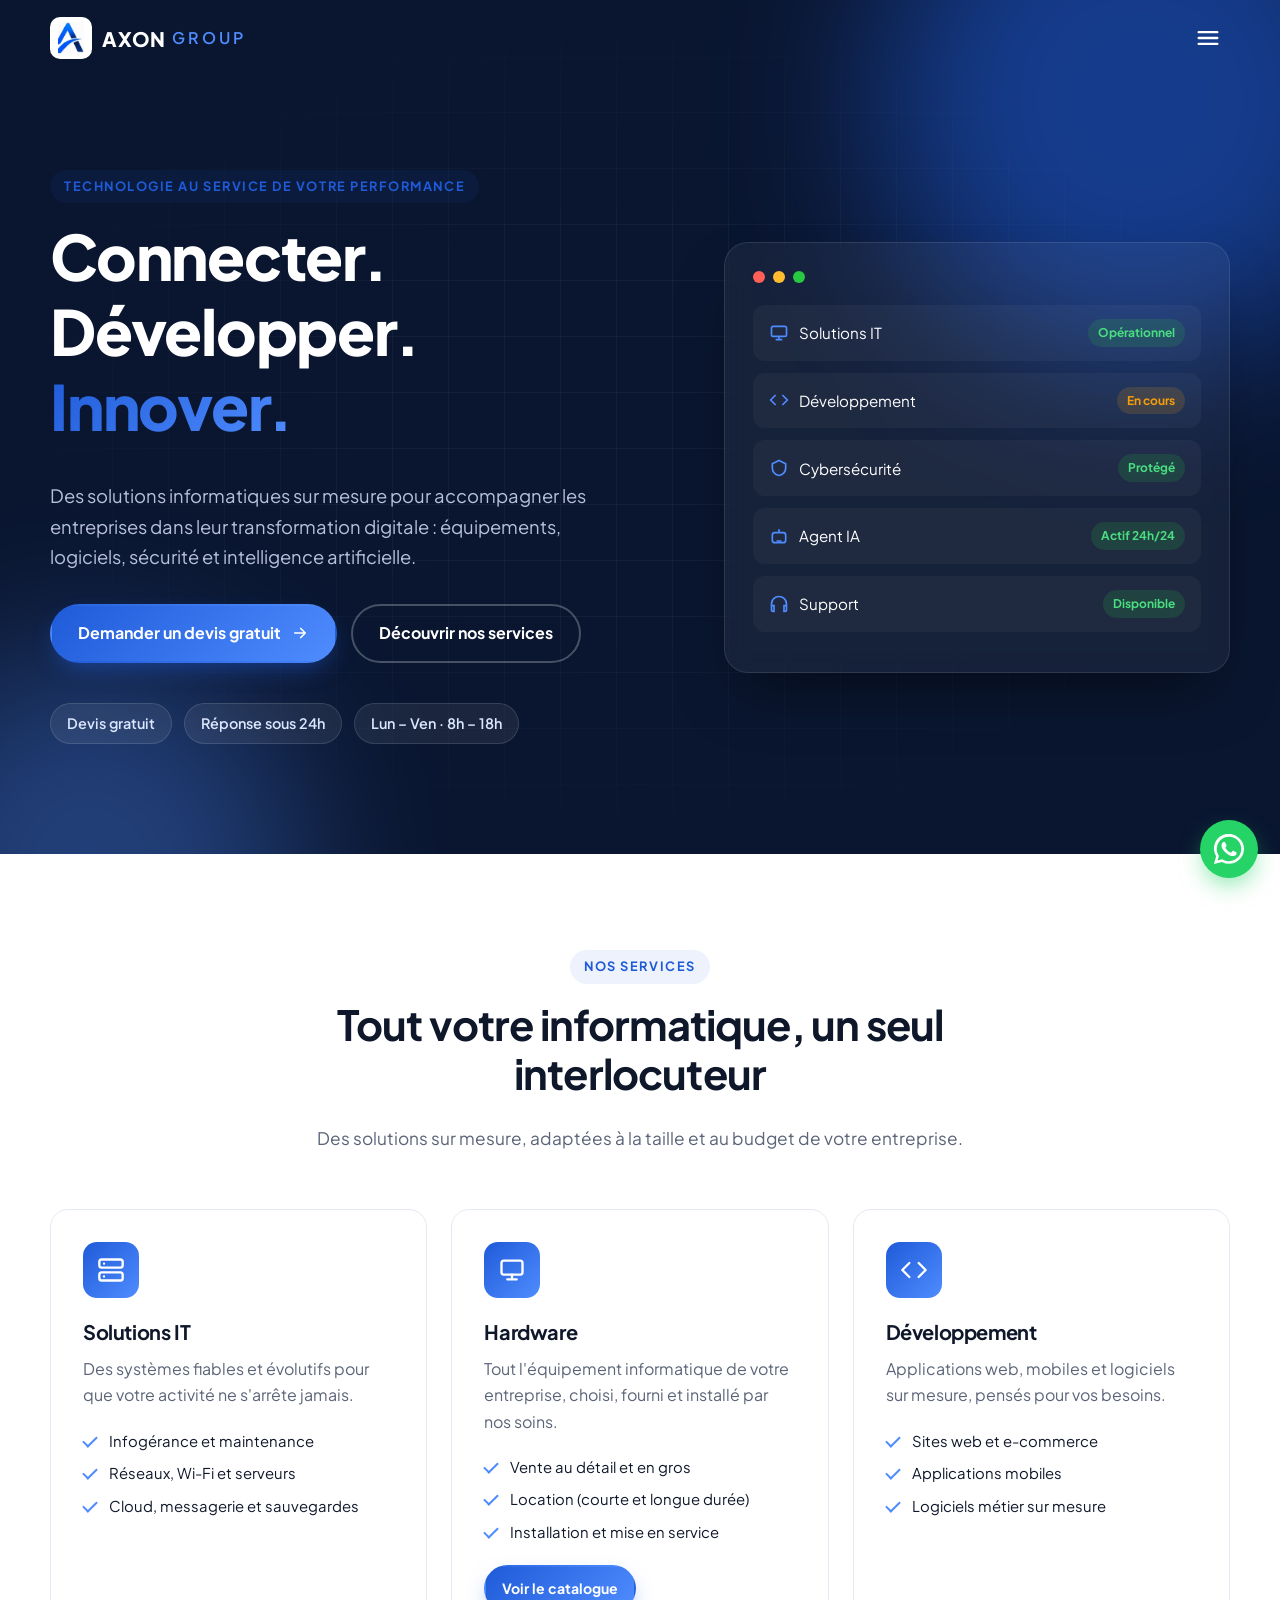
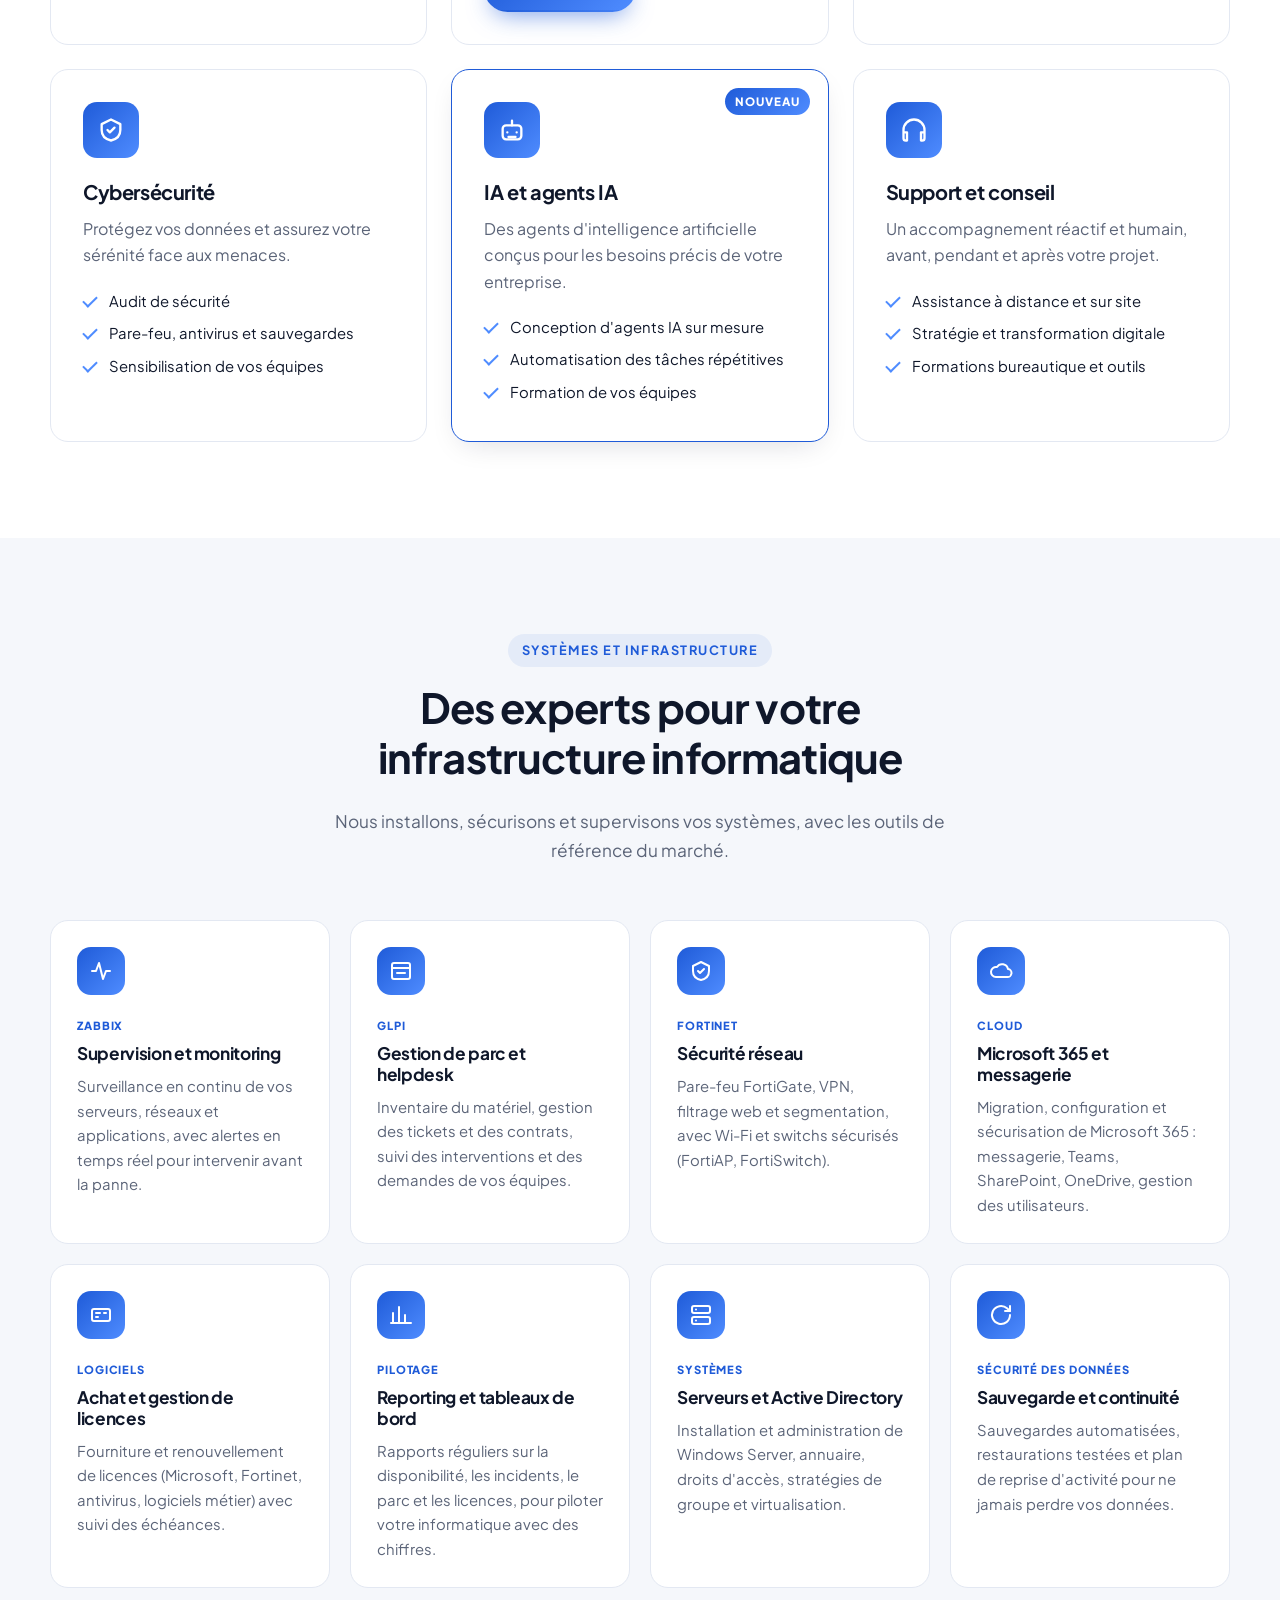
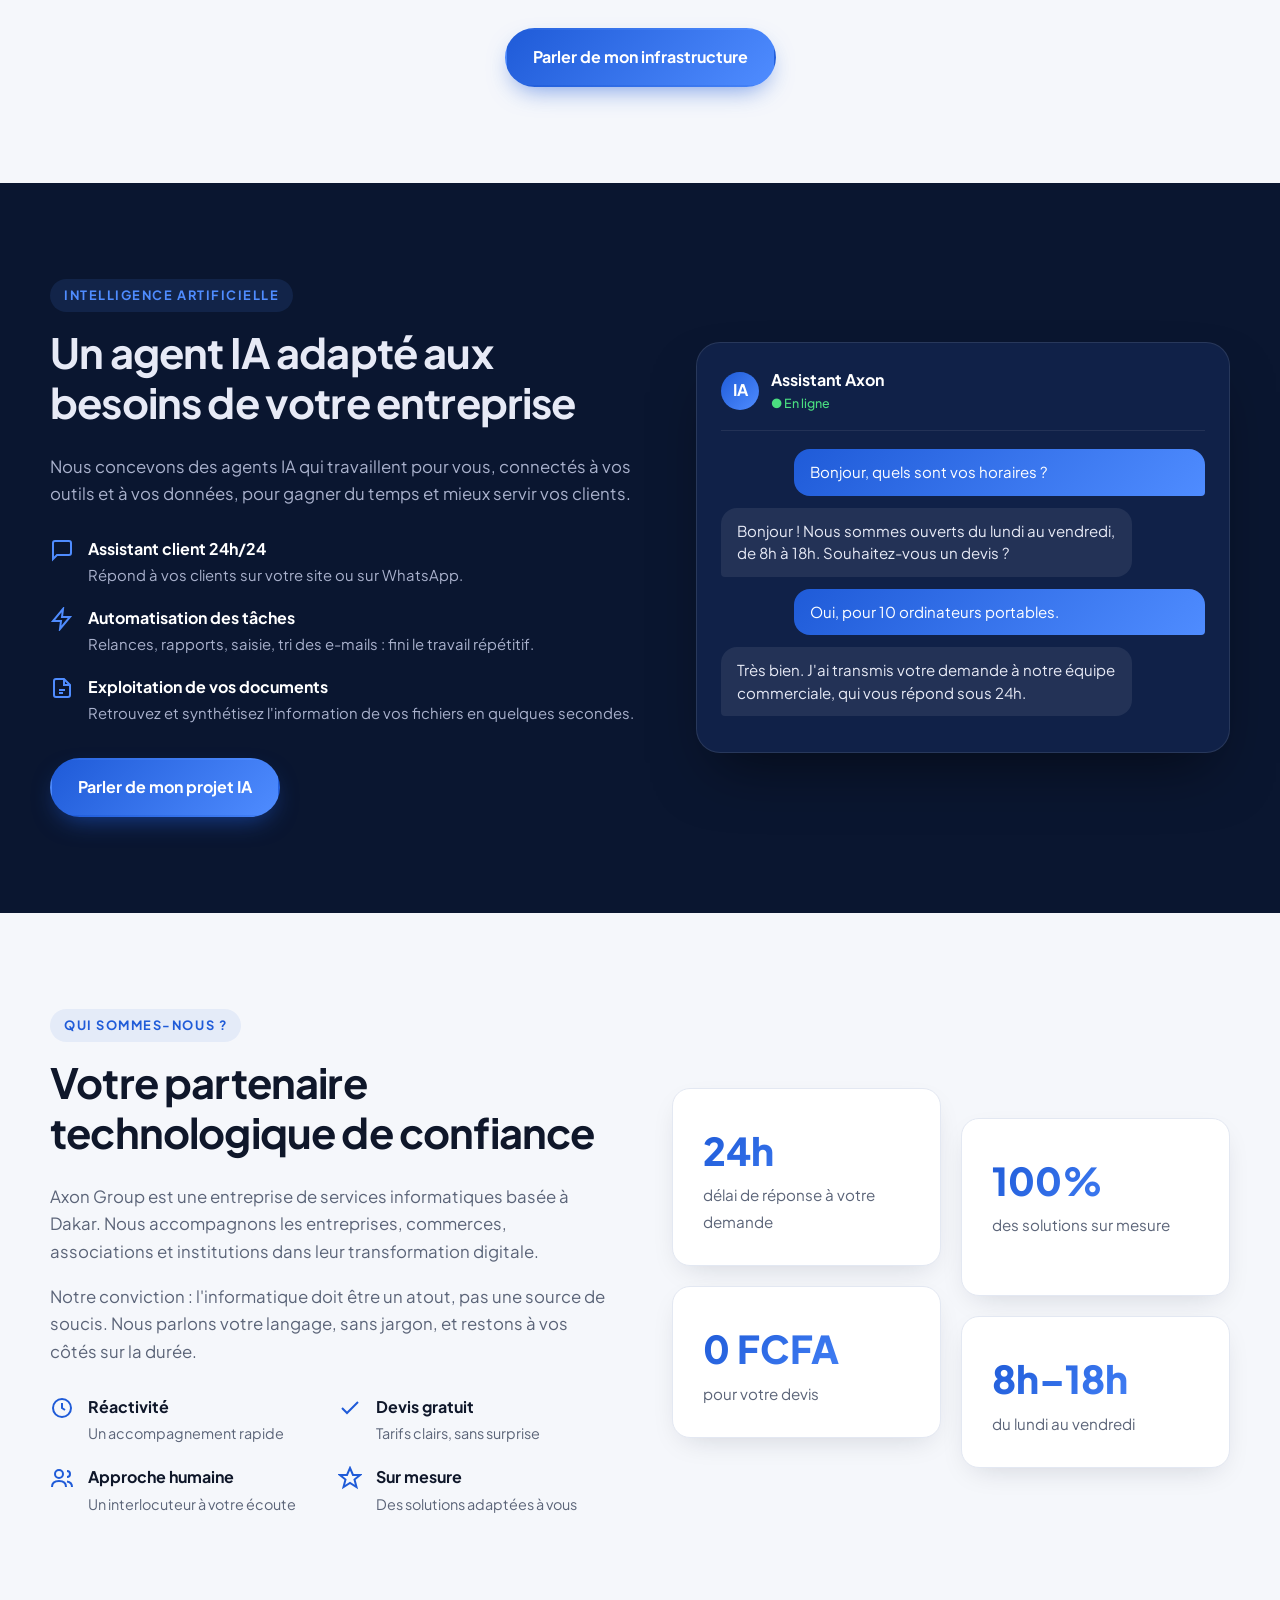
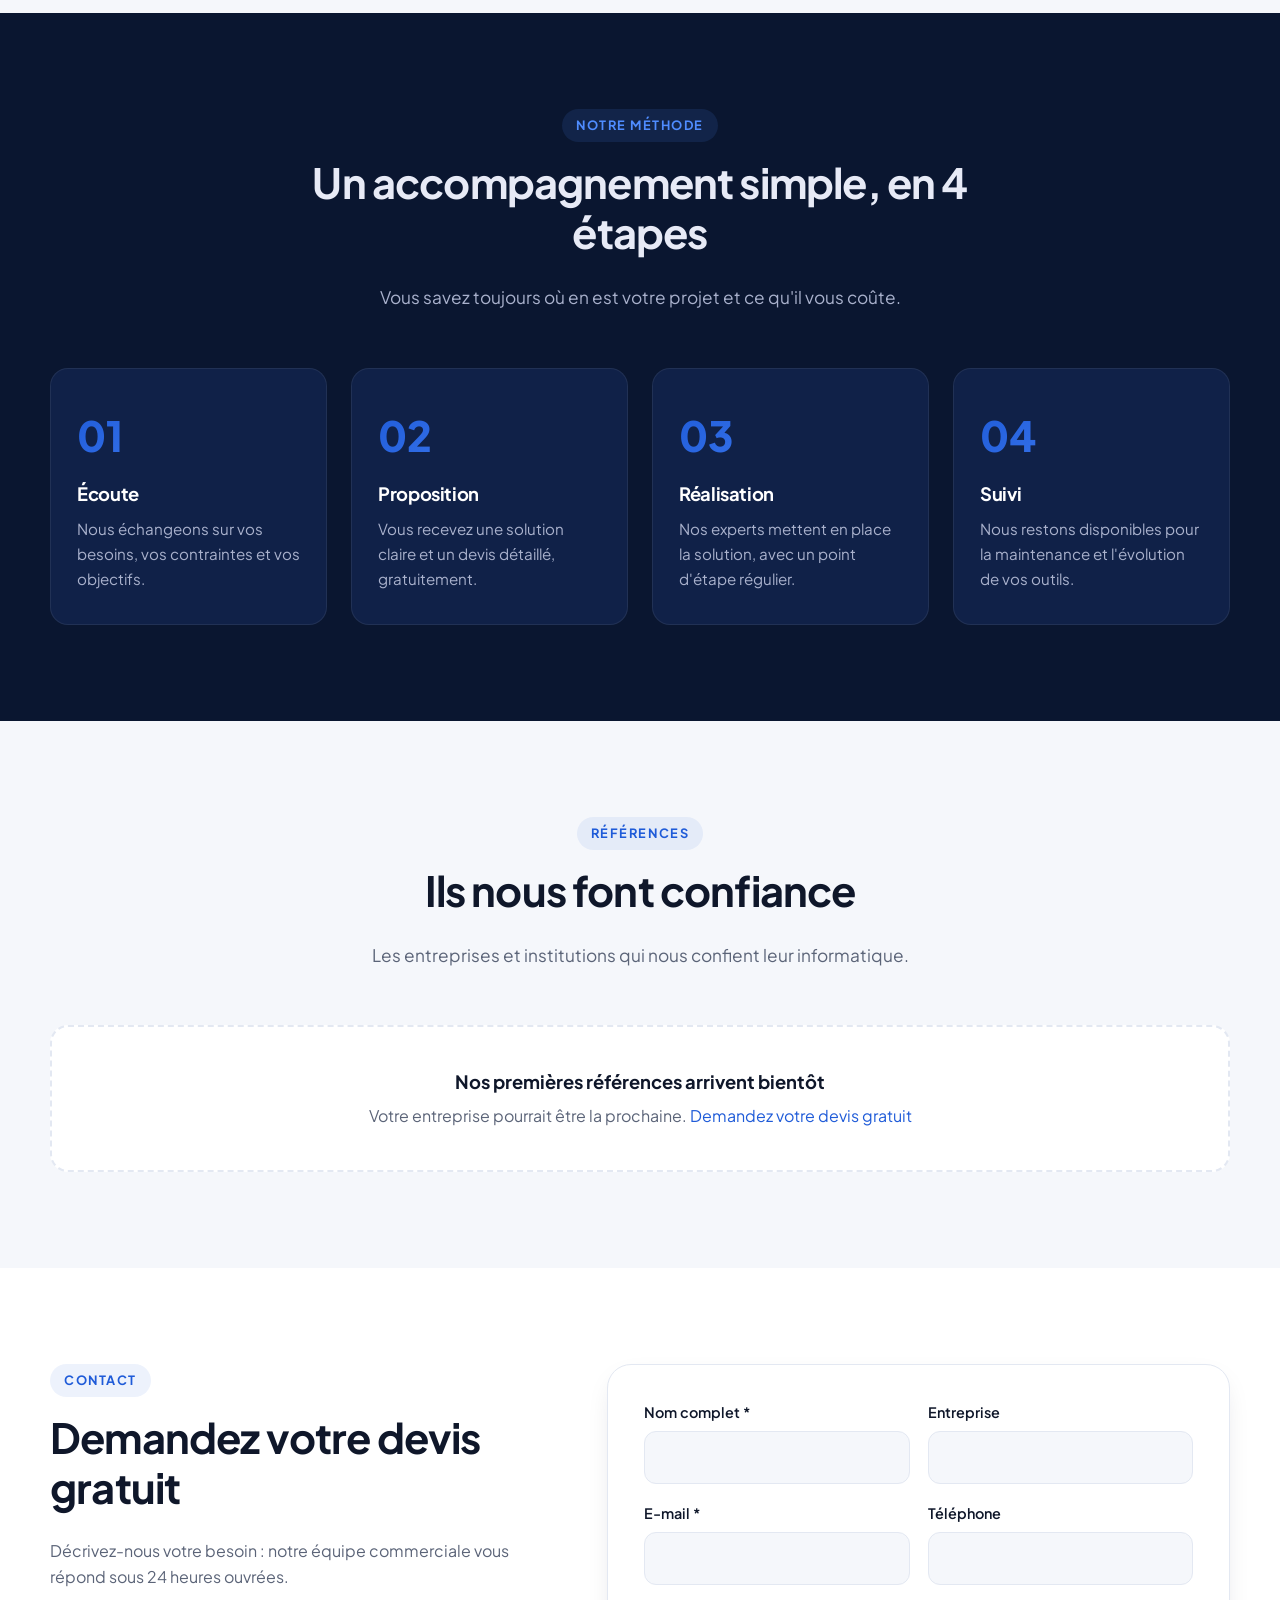
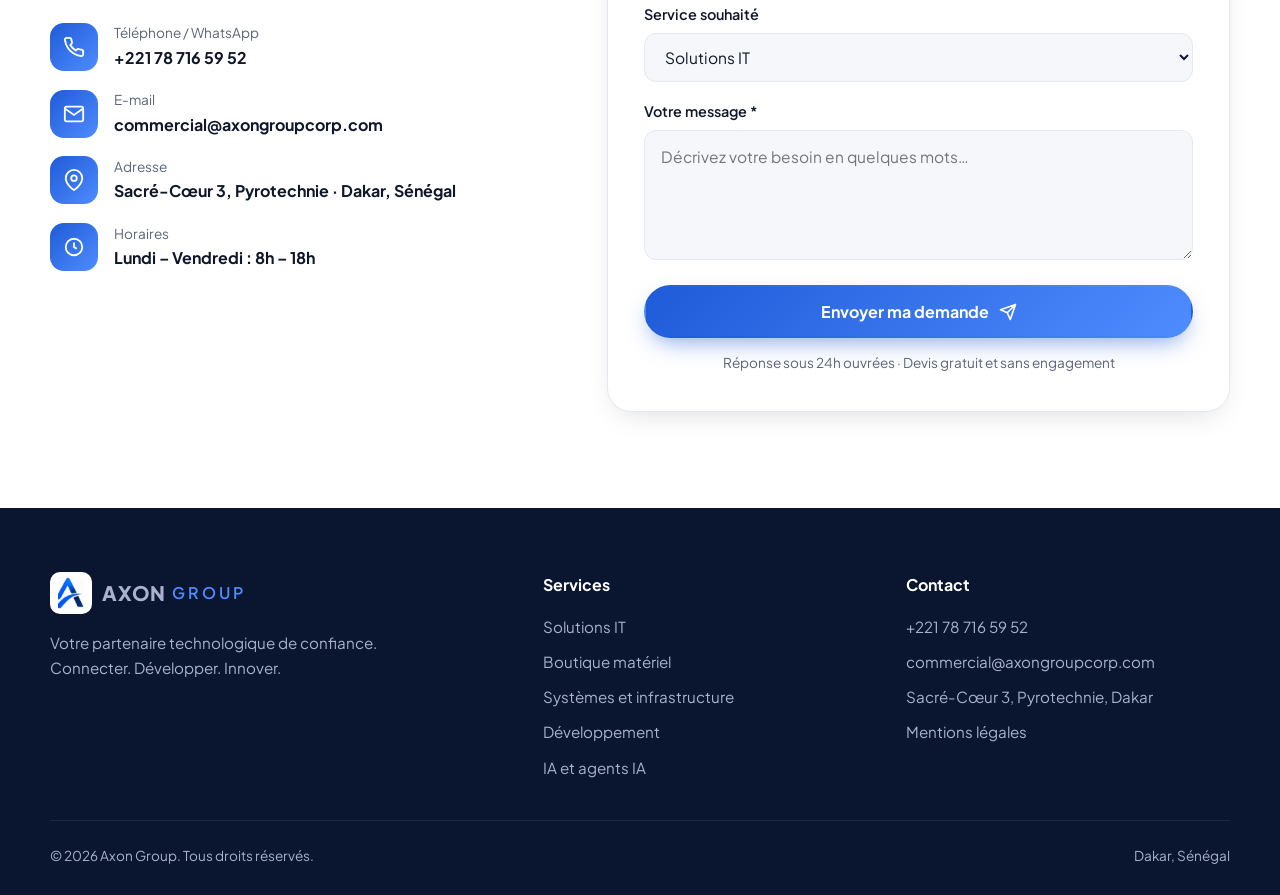
==== commit 68b506db: "Nouvelle section Systèmes et infrastructure (GLPI, Zabbix, Fortinet, Microsoft 365, licences, report" ====
--- a/index.html
+++ b/index.html
@@ -5,7 +5,7 @@
   <meta name="viewport" content="width=device-width, initial-scale=1.0">
   <!-- ✏️ Titre et description affichés dans Google -->
   <title>Axon Group — Solutions informatiques, développement, cybersécurité et IA à Dakar</title>
-  <meta name="description" content="Axon Group accompagne les entreprises à Dakar : solutions IT, matériel informatique, développement web et mobile, cybersécurité, agents IA sur mesure, support et conseil.">
+  <meta name="description" content="Axon Group accompagne les entreprises à Dakar : solutions IT, matériel informatique, systèmes et infrastructure (GLPI, Zabbix, Fortinet, Microsoft 365), développement web et mobile, cybersécurité, agents IA sur mesure, support et conseil.">
   <meta property="og:title" content="Axon Group — Connecter. Développer. Innover.">
   <meta property="og:description" content="Des solutions informatiques sur mesure pour accompagner les entreprises dans leur transformation digitale.">
   <meta property="og:type" content="website">
@@ -129,6 +129,69 @@
       </div>
     </section>
 
+    <!-- ================= SYSTÈMES ET INFRASTRUCTURE ================= -->
+    <!-- ✏️ Pour ajouter une prestation : copiez un bloc <article class="tile">…</article> -->
+    <section class="section section--soft" id="infra">
+      <div class="container">
+        <div class="section-head reveal">
+          <span class="eyebrow">Systèmes et infrastructure</span>
+          <h2>Des experts pour votre infrastructure informatique</h2>
+          <p>Nous installons, sécurisons et supervisons vos systèmes, avec les outils de référence du marché.</p>
+        </div>
+        <div class="tiles">
+          <article class="tile reveal">
+            <div class="card__icon"><svg viewBox="0 0 24 24" fill="none" stroke="currentColor" stroke-width="2" stroke-linecap="round" stroke-linejoin="round"><path d="M3 12h4l3-8 4 16 3-8h4"/></svg></div>
+            <span class="tile__tag">Zabbix</span>
+            <h3>Supervision et monitoring</h3>
+            <p>Surveillance en continu de vos serveurs, réseaux et applications, avec alertes en temps réel pour intervenir avant la panne.</p>
+          </article>
+          <article class="tile reveal">
+            <div class="card__icon"><svg viewBox="0 0 24 24" fill="none" stroke="currentColor" stroke-width="2" stroke-linecap="round" stroke-linejoin="round"><rect x="3" y="4" width="18" height="16" rx="2"/><path d="M3 9h18M8 14h8"/></svg></div>
+            <span class="tile__tag">GLPI</span>
+            <h3>Gestion de parc et helpdesk</h3>
+            <p>Inventaire du matériel, gestion des tickets et des contrats, suivi des interventions et des demandes de vos équipes.</p>
+          </article>
+          <article class="tile reveal">
+            <div class="card__icon"><svg viewBox="0 0 24 24" fill="none" stroke="currentColor" stroke-width="2" stroke-linecap="round" stroke-linejoin="round"><path d="M12 3l8 4v5c0 5-3.5 8-8 9-4.5-1-8-4-8-9V7l8-4z"/><path d="M9 12l2 2 4-4"/></svg></div>
+            <span class="tile__tag">Fortinet</span>
+            <h3>Sécurité réseau</h3>
+            <p>Pare-feu FortiGate, VPN, filtrage web et segmentation, avec Wi-Fi et switchs sécurisés (FortiAP, FortiSwitch).</p>
+          </article>
+          <article class="tile reveal">
+            <div class="card__icon"><svg viewBox="0 0 24 24" fill="none" stroke="currentColor" stroke-width="2" stroke-linecap="round" stroke-linejoin="round"><path d="M7 18a5 5 0 1 1 1-9.9A6 6 0 0 1 19 10a4 4 0 0 1-1 8H7z"/></svg></div>
+            <span class="tile__tag">Cloud</span>
+            <h3>Microsoft 365 et messagerie</h3>
+            <p>Migration, configuration et sécurisation de Microsoft 365 : messagerie, Teams, SharePoint, OneDrive, gestion des utilisateurs.</p>
+          </article>
+          <article class="tile reveal">
+            <div class="card__icon"><svg viewBox="0 0 24 24" fill="none" stroke="currentColor" stroke-width="2" stroke-linecap="round" stroke-linejoin="round"><rect x="3" y="6" width="18" height="12" rx="2"/><path d="M7 10h4M7 14h2M15 10h2"/></svg></div>
+            <span class="tile__tag">Logiciels</span>
+            <h3>Achat et gestion de licences</h3>
+            <p>Fourniture et renouvellement de licences (Microsoft, Fortinet, antivirus, logiciels métier) avec suivi des échéances.</p>
+          </article>
+          <article class="tile reveal">
+            <div class="card__icon"><svg viewBox="0 0 24 24" fill="none" stroke="currentColor" stroke-width="2" stroke-linecap="round" stroke-linejoin="round"><path d="M4 20V10M10 20V4M16 20v-8M22 20H2"/></svg></div>
+            <span class="tile__tag">Pilotage</span>
+            <h3>Reporting et tableaux de bord</h3>
+            <p>Rapports réguliers sur la disponibilité, les incidents, le parc et les licences, pour piloter votre informatique avec des chiffres.</p>
+          </article>
+          <article class="tile reveal">
+            <div class="card__icon"><svg viewBox="0 0 24 24" fill="none" stroke="currentColor" stroke-width="2" stroke-linecap="round" stroke-linejoin="round"><rect x="3" y="3" width="18" height="7" rx="2"/><rect x="3" y="14" width="18" height="7" rx="2"/><path d="M7 6.5h.01M7 17.5h.01"/></svg></div>
+            <span class="tile__tag">Systèmes</span>
+            <h3>Serveurs et Active Directory</h3>
+            <p>Installation et administration de Windows Server, annuaire, droits d'accès, stratégies de groupe et virtualisation.</p>
+          </article>
+          <article class="tile reveal">
+            <div class="card__icon"><svg viewBox="0 0 24 24" fill="none" stroke="currentColor" stroke-width="2" stroke-linecap="round" stroke-linejoin="round"><path d="M21 12a9 9 0 1 1-3-6.7L21 8"/><path d="M21 3v5h-5"/></svg></div>
+            <span class="tile__tag">Sécurité des données</span>
+            <h3>Sauvegarde et continuité</h3>
+            <p>Sauvegardes automatisées, restaurations testées et plan de reprise d'activité pour ne jamais perdre vos données.</p>
+          </article>
+        </div>
+        <p class="infra-cta reveal"><a href="#contact" class="btn btn--primary" data-service="Systèmes et infrastructure">Parler de mon infrastructure</a></p>
+      </div>
+    </section>
+
     <!-- ================= INTELLIGENCE ARTIFICIELLE ================= -->
     <section class="section section--dark" id="ia">
       <div class="container ai">
@@ -254,6 +317,7 @@
               <option>Hardware (vente, location, installation)</option>
               <option>Développement web et mobile</option>
               <option>Cybersécurité</option>
+              <option>Systèmes et infrastructure (GLPI, Zabbix, Fortinet, Microsoft 365, licences)</option>
               <option>IA et agents IA</option>
               <option>Support et conseil</option>
               <option>Autre demande</option>
@@ -280,7 +344,7 @@
         </div>
         <div>
           <h4>Services</h4>
-          <ul><li><a href="#services">Solutions IT</a></li><li><a href="boutique.html">Boutique matériel</a></li><li><a href="#services">Développement</a></li><li><a href="#ia">IA et agents IA</a></li></ul>
+          <ul><li><a href="#services">Solutions IT</a></li><li><a href="boutique.html">Boutique matériel</a></li><li><a href="#infra">Systèmes et infrastructure</a></li><li><a href="#services">Développement</a></li><li><a href="#ia">IA et agents IA</a></li></ul>
         </div>
         <div>
           <h4>Contact</h4>
--- a/css/style.css
+++ b/css/style.css
@@ -486,3 +486,34 @@
 .wholesale strong { color: #fff; }
 .check { display: flex; align-items: flex-start; gap: 10px; margin: 0 0 18px; padding: 12px 14px; border-radius: 12px; background: var(--bg-soft); border: 1.5px solid var(--border); font-size: .92rem; font-weight: 600; cursor: pointer; }
 .check input { margin-top: 3px; width: 18px; height: 18px; accent-color: var(--primary); flex: none; }
+
+/* ---------- Systèmes et infrastructure ---------- */
+.tiles { display: grid; grid-template-columns: repeat(4, 1fr); gap: 20px; }
+.tile { background: var(--bg); border: 1px solid var(--border); border-radius: var(--radius); padding: 26px; transition: transform .25s, box-shadow .25s; }
+.tile:hover { transform: translateY(-5px); box-shadow: var(--shadow); }
+.tile .card__icon { width: 48px; height: 48px; margin-bottom: 16px; }
+.tile .card__icon svg { width: 24px; height: 24px; }
+.tile__tag { display: inline-block; margin-bottom: 8px; font-size: .7rem; font-weight: 800; letter-spacing: .08em; text-transform: uppercase; color: var(--primary); }
+.tile h3 { font-size: 1.08rem; }
+.tile p { margin: 0; color: var(--muted); font-size: .93rem; }
+.infra-cta { text-align: center; margin: 40px 0 0; }
+@media (max-width: 1100px) { .tiles { grid-template-columns: repeat(2, 1fr); } }
+@media (max-width: 640px) { .tiles { grid-template-columns: 1fr; } }
+
+/* ---------- Menu : plus d'espace, et menu mobile dès 1100 px ---------- */
+.logo { margin-right: 28px; }
+.nav { gap: 26px; }
+@media (max-width: 1280px) {
+  .burger { display: block; }
+  .nav {
+    position: fixed; inset: 76px 0 auto 0; flex-direction: column; align-items: stretch; gap: 0;
+    background: var(--night); padding: 12px 16px 24px; border-top: 1px solid rgba(255, 255, 255, .08);
+    transform: translateY(-140%); transition: transform .3s;
+  }
+  .nav.is-open { transform: none; }
+  .nav a, .nav button.btn { padding: 14px 4px; border-bottom: 1px solid rgba(255, 255, 255, .06); }
+  .nav .btn { margin-top: 16px; justify-content: center; border-bottom: 0; }
+  .header:has(.nav.is-open) { background: var(--night); }
+}
+
+.nav a, .nav .btn { white-space: nowrap; }
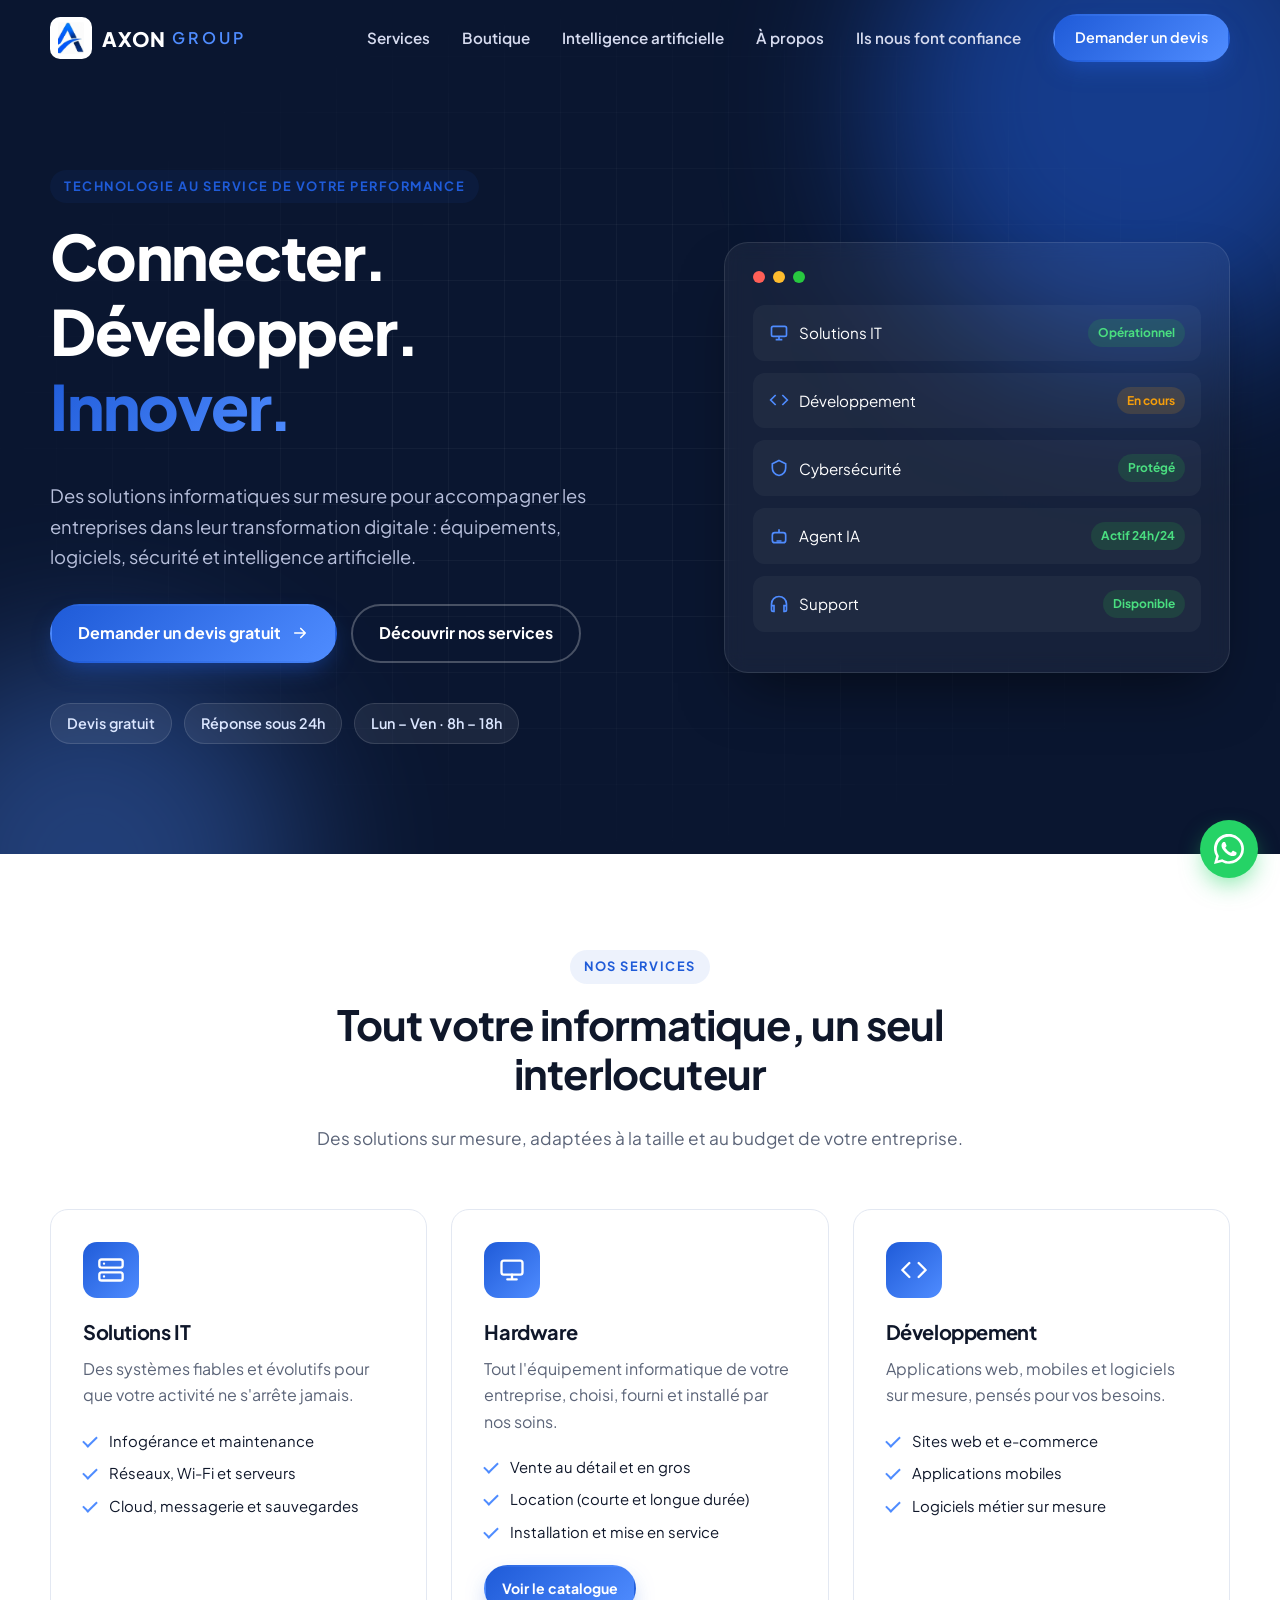
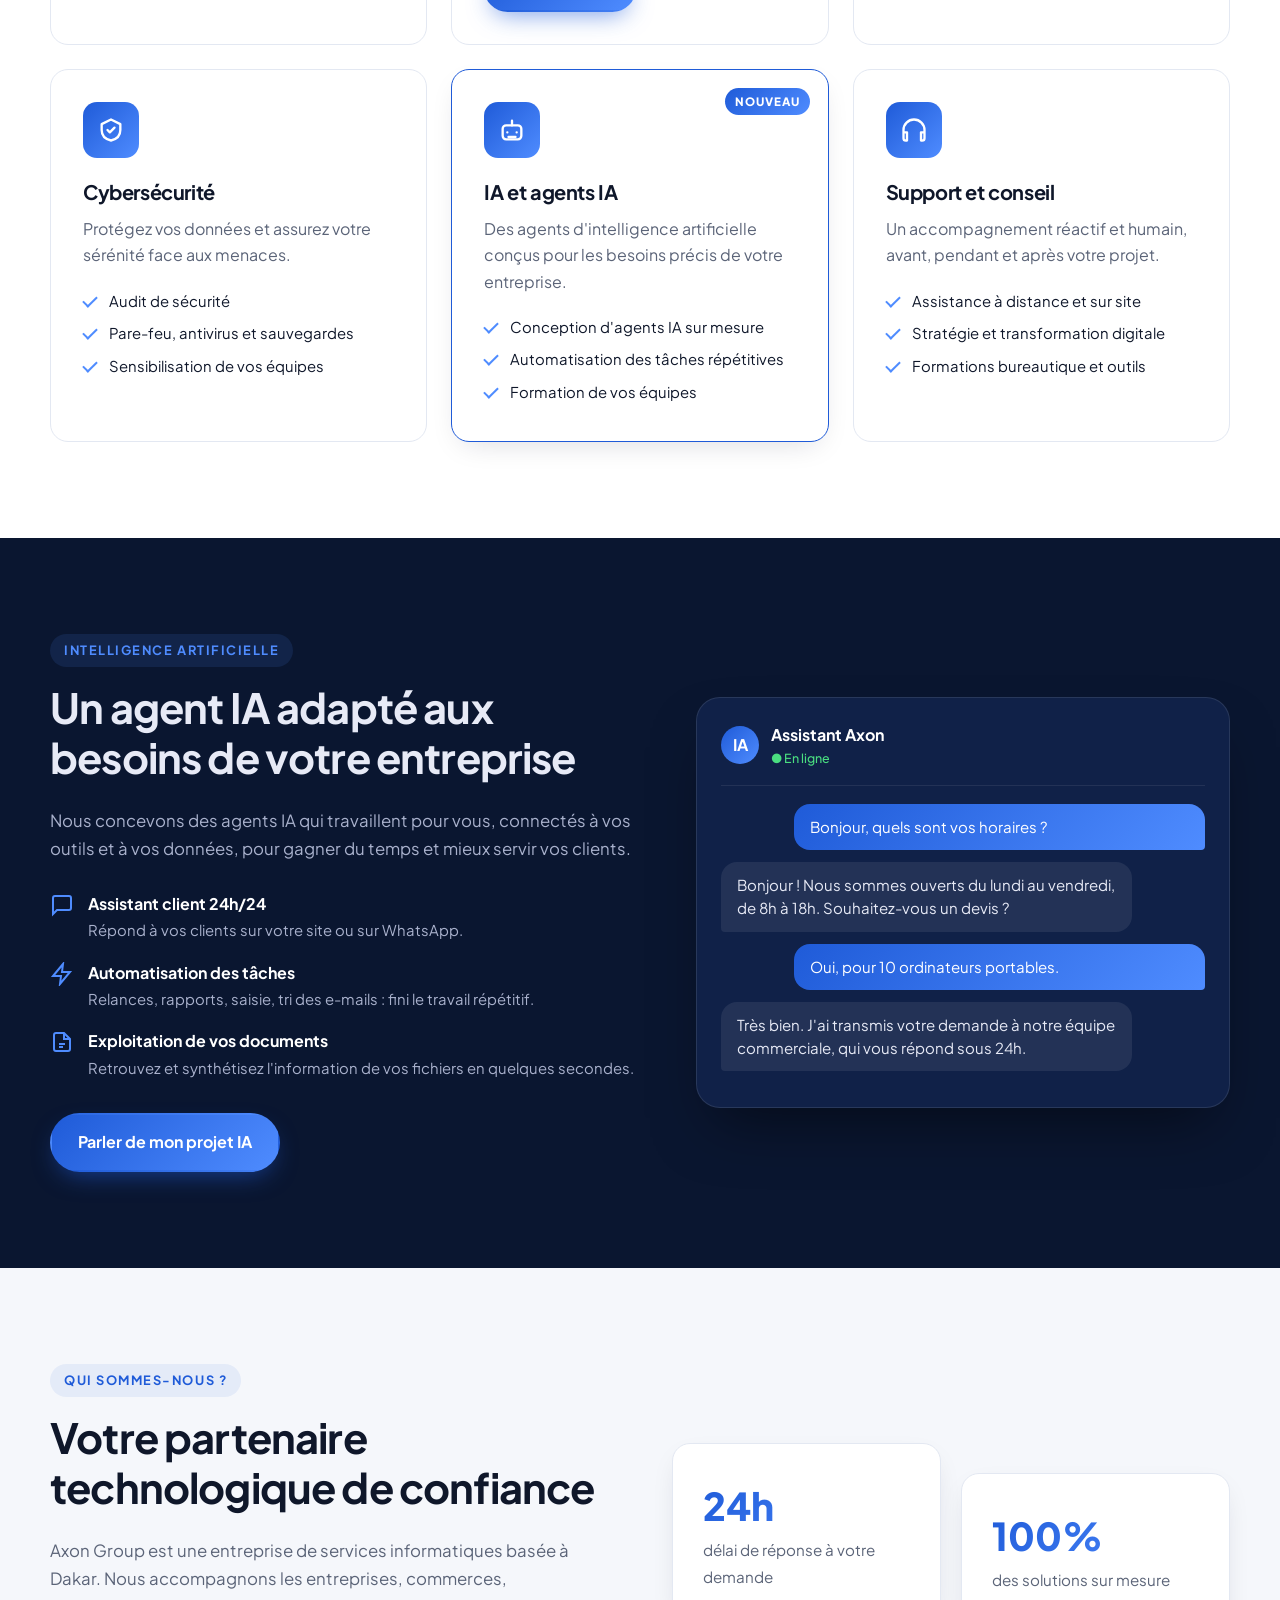
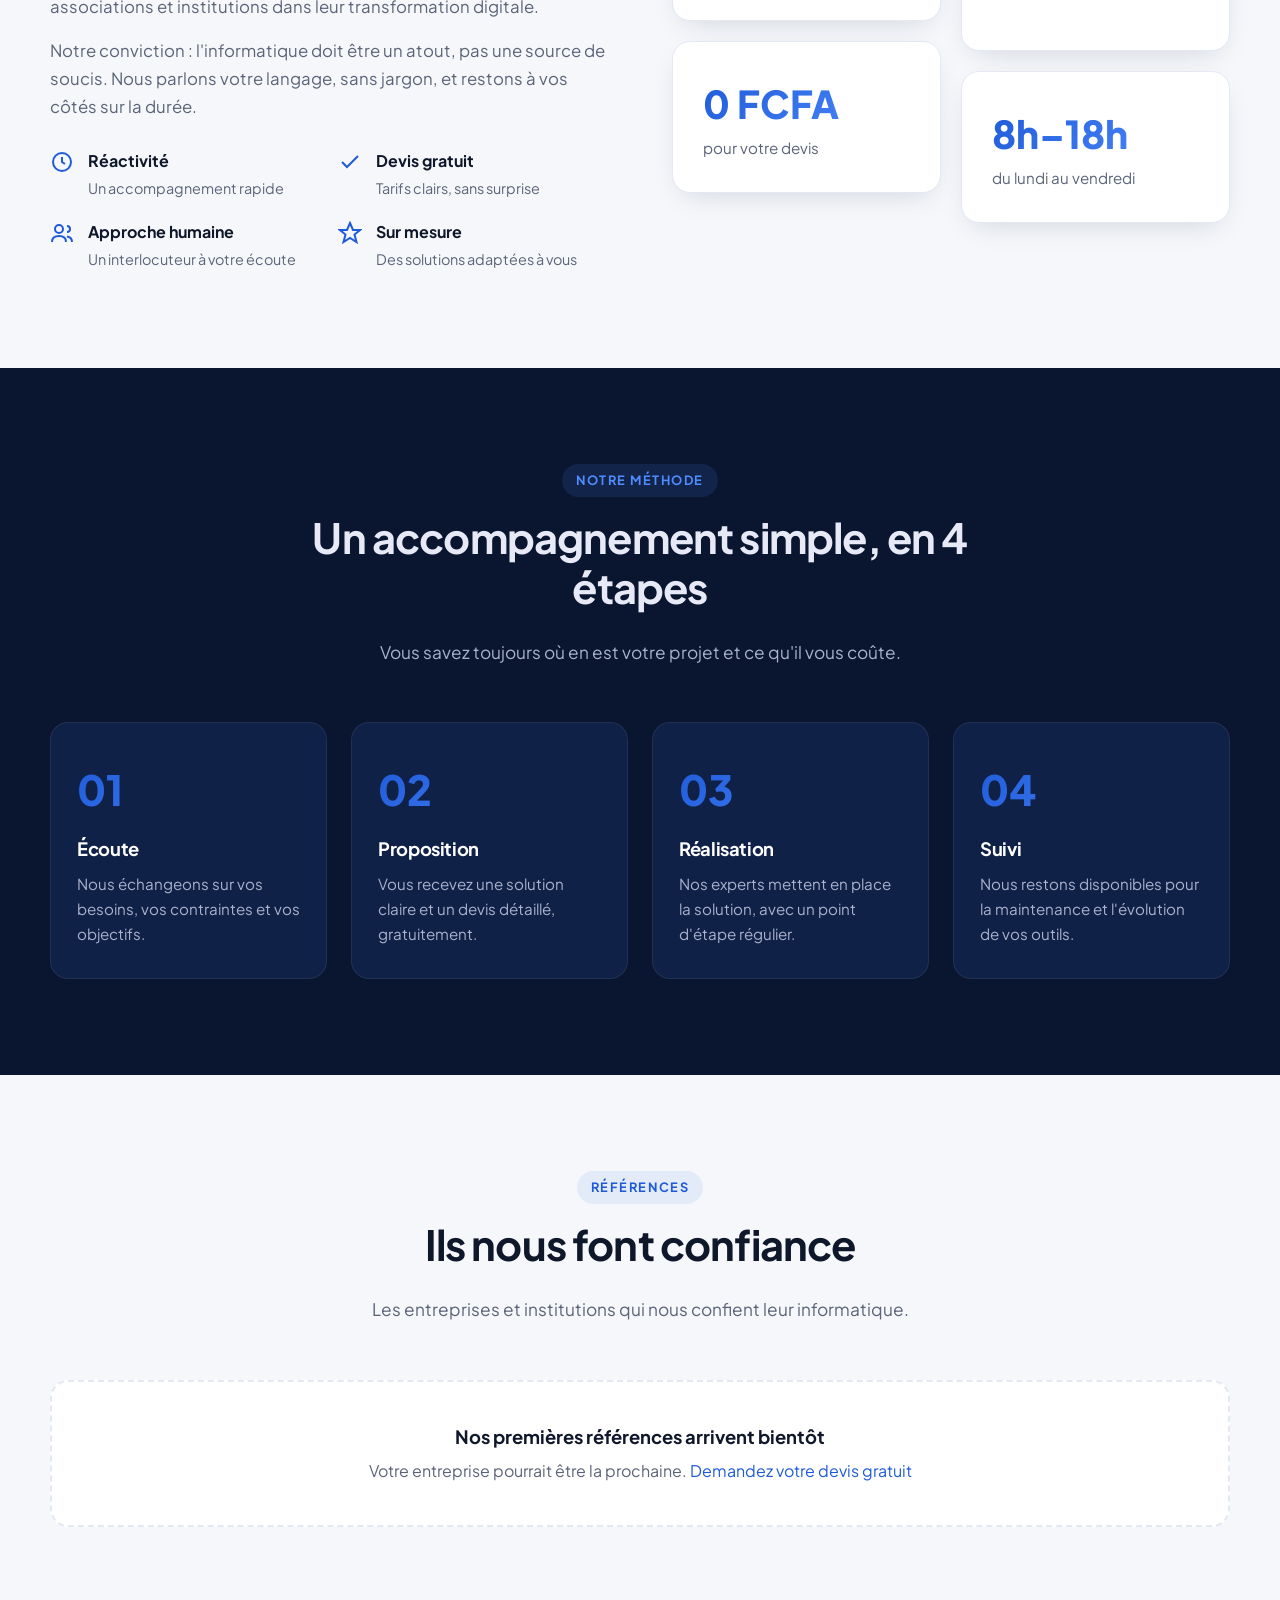
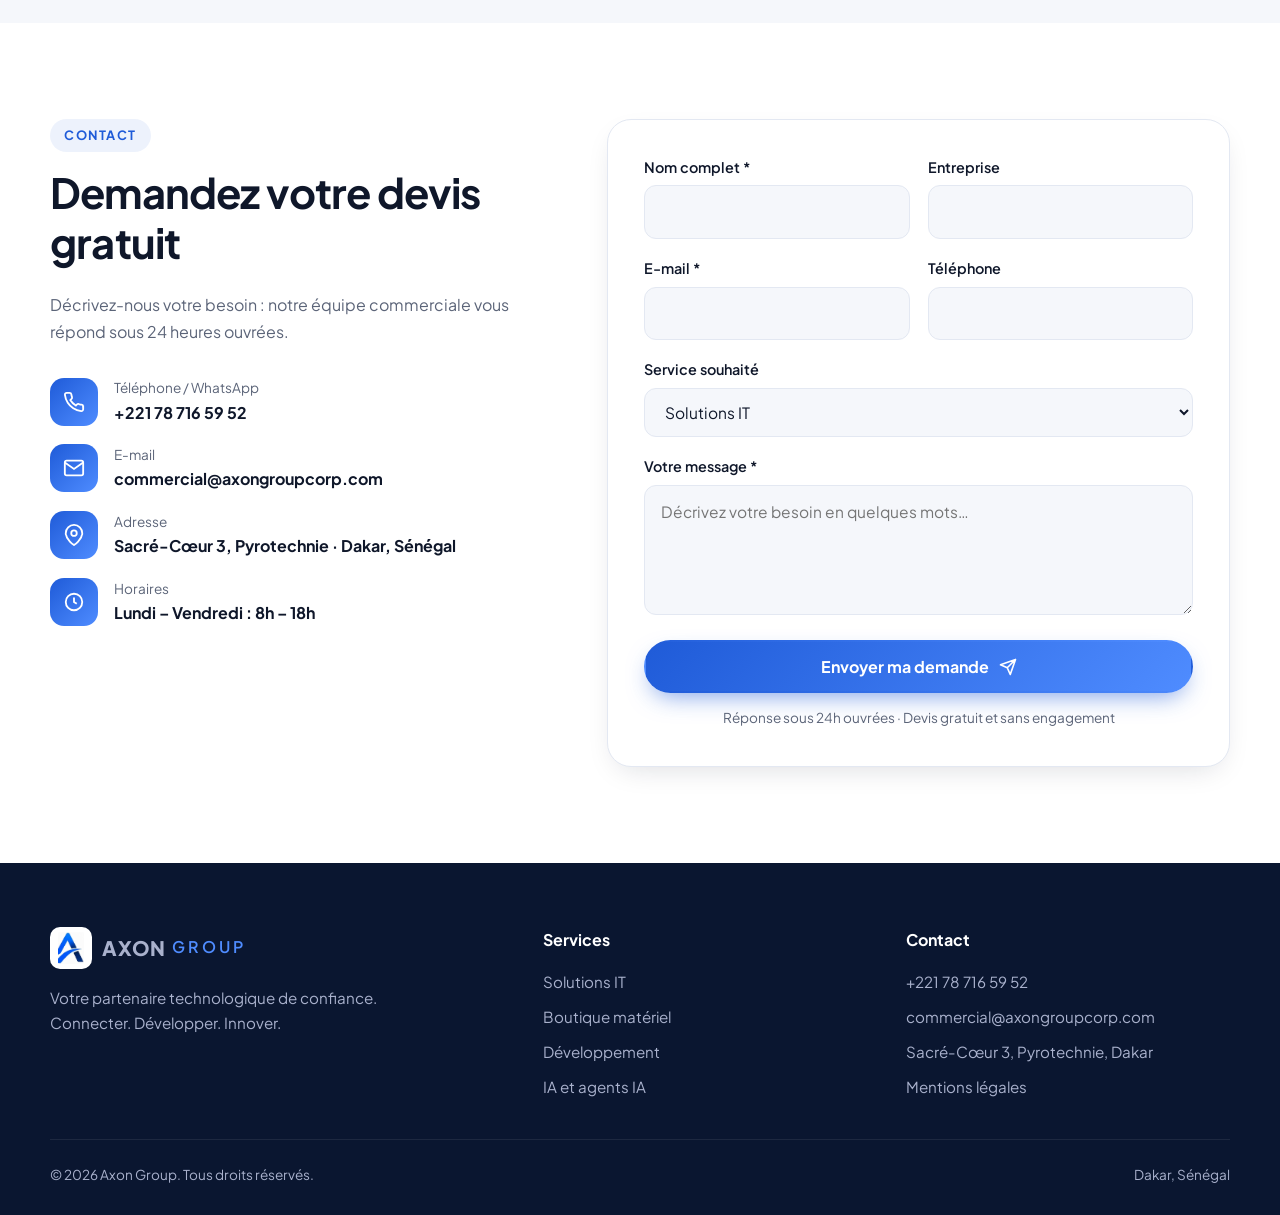
==== commit 040e23e0: "Annulation : retour du site à la version précédente (section infrastructure retirée) Co-Authored-By:" ====
--- a/index.html
+++ b/index.html
@@ -5,7 +5,7 @@
   <meta name="viewport" content="width=device-width, initial-scale=1.0">
   <!-- ✏️ Titre et description affichés dans Google -->
   <title>Axon Group — Solutions informatiques, développement, cybersécurité et IA à Dakar</title>
-  <meta name="description" content="Axon Group accompagne les entreprises à Dakar : solutions IT, matériel informatique, systèmes et infrastructure (GLPI, Zabbix, Fortinet, Microsoft 365), développement web et mobile, cybersécurité, agents IA sur mesure, support et conseil.">
+  <meta name="description" content="Axon Group accompagne les entreprises à Dakar : solutions IT, matériel informatique, développement web et mobile, cybersécurité, agents IA sur mesure, support et conseil.">
   <meta property="og:title" content="Axon Group — Connecter. Développer. Innover.">
   <meta property="og:description" content="Des solutions informatiques sur mesure pour accompagner les entreprises dans leur transformation digitale.">
   <meta property="og:type" content="website">
@@ -129,69 +129,6 @@
       </div>
     </section>
 
-    <!-- ================= SYSTÈMES ET INFRASTRUCTURE ================= -->
-    <!-- ✏️ Pour ajouter une prestation : copiez un bloc <article class="tile">…</article> -->
-    <section class="section section--soft" id="infra">
-      <div class="container">
-        <div class="section-head reveal">
-          <span class="eyebrow">Systèmes et infrastructure</span>
-          <h2>Des experts pour votre infrastructure informatique</h2>
-          <p>Nous installons, sécurisons et supervisons vos systèmes, avec les outils de référence du marché.</p>
-        </div>
-        <div class="tiles">
-          <article class="tile reveal">
-            <div class="card__icon"><svg viewBox="0 0 24 24" fill="none" stroke="currentColor" stroke-width="2" stroke-linecap="round" stroke-linejoin="round"><path d="M3 12h4l3-8 4 16 3-8h4"/></svg></div>
-            <span class="tile__tag">Zabbix</span>
-            <h3>Supervision et monitoring</h3>
-            <p>Surveillance en continu de vos serveurs, réseaux et applications, avec alertes en temps réel pour intervenir avant la panne.</p>
-          </article>
-          <article class="tile reveal">
-            <div class="card__icon"><svg viewBox="0 0 24 24" fill="none" stroke="currentColor" stroke-width="2" stroke-linecap="round" stroke-linejoin="round"><rect x="3" y="4" width="18" height="16" rx="2"/><path d="M3 9h18M8 14h8"/></svg></div>
-            <span class="tile__tag">GLPI</span>
-            <h3>Gestion de parc et helpdesk</h3>
-            <p>Inventaire du matériel, gestion des tickets et des contrats, suivi des interventions et des demandes de vos équipes.</p>
-          </article>
-          <article class="tile reveal">
-            <div class="card__icon"><svg viewBox="0 0 24 24" fill="none" stroke="currentColor" stroke-width="2" stroke-linecap="round" stroke-linejoin="round"><path d="M12 3l8 4v5c0 5-3.5 8-8 9-4.5-1-8-4-8-9V7l8-4z"/><path d="M9 12l2 2 4-4"/></svg></div>
-            <span class="tile__tag">Fortinet</span>
-            <h3>Sécurité réseau</h3>
-            <p>Pare-feu FortiGate, VPN, filtrage web et segmentation, avec Wi-Fi et switchs sécurisés (FortiAP, FortiSwitch).</p>
-          </article>
-          <article class="tile reveal">
-            <div class="card__icon"><svg viewBox="0 0 24 24" fill="none" stroke="currentColor" stroke-width="2" stroke-linecap="round" stroke-linejoin="round"><path d="M7 18a5 5 0 1 1 1-9.9A6 6 0 0 1 19 10a4 4 0 0 1-1 8H7z"/></svg></div>
-            <span class="tile__tag">Cloud</span>
-            <h3>Microsoft 365 et messagerie</h3>
-            <p>Migration, configuration et sécurisation de Microsoft 365 : messagerie, Teams, SharePoint, OneDrive, gestion des utilisateurs.</p>
-          </article>
-          <article class="tile reveal">
-            <div class="card__icon"><svg viewBox="0 0 24 24" fill="none" stroke="currentColor" stroke-width="2" stroke-linecap="round" stroke-linejoin="round"><rect x="3" y="6" width="18" height="12" rx="2"/><path d="M7 10h4M7 14h2M15 10h2"/></svg></div>
-            <span class="tile__tag">Logiciels</span>
-            <h3>Achat et gestion de licences</h3>
-            <p>Fourniture et renouvellement de licences (Microsoft, Fortinet, antivirus, logiciels métier) avec suivi des échéances.</p>
-          </article>
-          <article class="tile reveal">
-            <div class="card__icon"><svg viewBox="0 0 24 24" fill="none" stroke="currentColor" stroke-width="2" stroke-linecap="round" stroke-linejoin="round"><path d="M4 20V10M10 20V4M16 20v-8M22 20H2"/></svg></div>
-            <span class="tile__tag">Pilotage</span>
-            <h3>Reporting et tableaux de bord</h3>
-            <p>Rapports réguliers sur la disponibilité, les incidents, le parc et les licences, pour piloter votre informatique avec des chiffres.</p>
-          </article>
-          <article class="tile reveal">
-            <div class="card__icon"><svg viewBox="0 0 24 24" fill="none" stroke="currentColor" stroke-width="2" stroke-linecap="round" stroke-linejoin="round"><rect x="3" y="3" width="18" height="7" rx="2"/><rect x="3" y="14" width="18" height="7" rx="2"/><path d="M7 6.5h.01M7 17.5h.01"/></svg></div>
-            <span class="tile__tag">Systèmes</span>
-            <h3>Serveurs et Active Directory</h3>
-            <p>Installation et administration de Windows Server, annuaire, droits d'accès, stratégies de groupe et virtualisation.</p>
-          </article>
-          <article class="tile reveal">
-            <div class="card__icon"><svg viewBox="0 0 24 24" fill="none" stroke="currentColor" stroke-width="2" stroke-linecap="round" stroke-linejoin="round"><path d="M21 12a9 9 0 1 1-3-6.7L21 8"/><path d="M21 3v5h-5"/></svg></div>
-            <span class="tile__tag">Sécurité des données</span>
-            <h3>Sauvegarde et continuité</h3>
-            <p>Sauvegardes automatisées, restaurations testées et plan de reprise d'activité pour ne jamais perdre vos données.</p>
-          </article>
-        </div>
-        <p class="infra-cta reveal"><a href="#contact" class="btn btn--primary" data-service="Systèmes et infrastructure">Parler de mon infrastructure</a></p>
-      </div>
-    </section>
-
     <!-- ================= INTELLIGENCE ARTIFICIELLE ================= -->
     <section class="section section--dark" id="ia">
       <div class="container ai">
@@ -317,7 +254,6 @@
               <option>Hardware (vente, location, installation)</option>
               <option>Développement web et mobile</option>
               <option>Cybersécurité</option>
-              <option>Systèmes et infrastructure (GLPI, Zabbix, Fortinet, Microsoft 365, licences)</option>
               <option>IA et agents IA</option>
               <option>Support et conseil</option>
               <option>Autre demande</option>
@@ -344,7 +280,7 @@
         </div>
         <div>
           <h4>Services</h4>
-          <ul><li><a href="#services">Solutions IT</a></li><li><a href="boutique.html">Boutique matériel</a></li><li><a href="#infra">Systèmes et infrastructure</a></li><li><a href="#services">Développement</a></li><li><a href="#ia">IA et agents IA</a></li></ul>
+          <ul><li><a href="#services">Solutions IT</a></li><li><a href="boutique.html">Boutique matériel</a></li><li><a href="#services">Développement</a></li><li><a href="#ia">IA et agents IA</a></li></ul>
         </div>
         <div>
           <h4>Contact</h4>
--- a/css/style.css
+++ b/css/style.css
@@ -486,34 +486,3 @@
 .wholesale strong { color: #fff; }
 .check { display: flex; align-items: flex-start; gap: 10px; margin: 0 0 18px; padding: 12px 14px; border-radius: 12px; background: var(--bg-soft); border: 1.5px solid var(--border); font-size: .92rem; font-weight: 600; cursor: pointer; }
 .check input { margin-top: 3px; width: 18px; height: 18px; accent-color: var(--primary); flex: none; }
-
-/* ---------- Systèmes et infrastructure ---------- */
-.tiles { display: grid; grid-template-columns: repeat(4, 1fr); gap: 20px; }
-.tile { background: var(--bg); border: 1px solid var(--border); border-radius: var(--radius); padding: 26px; transition: transform .25s, box-shadow .25s; }
-.tile:hover { transform: translateY(-5px); box-shadow: var(--shadow); }
-.tile .card__icon { width: 48px; height: 48px; margin-bottom: 16px; }
-.tile .card__icon svg { width: 24px; height: 24px; }
-.tile__tag { display: inline-block; margin-bottom: 8px; font-size: .7rem; font-weight: 800; letter-spacing: .08em; text-transform: uppercase; color: var(--primary); }
-.tile h3 { font-size: 1.08rem; }
-.tile p { margin: 0; color: var(--muted); font-size: .93rem; }
-.infra-cta { text-align: center; margin: 40px 0 0; }
-@media (max-width: 1100px) { .tiles { grid-template-columns: repeat(2, 1fr); } }
-@media (max-width: 640px) { .tiles { grid-template-columns: 1fr; } }
-
-/* ---------- Menu : plus d'espace, et menu mobile dès 1100 px ---------- */
-.logo { margin-right: 28px; }
-.nav { gap: 26px; }
-@media (max-width: 1280px) {
-  .burger { display: block; }
-  .nav {
-    position: fixed; inset: 76px 0 auto 0; flex-direction: column; align-items: stretch; gap: 0;
-    background: var(--night); padding: 12px 16px 24px; border-top: 1px solid rgba(255, 255, 255, .08);
-    transform: translateY(-140%); transition: transform .3s;
-  }
-  .nav.is-open { transform: none; }
-  .nav a, .nav button.btn { padding: 14px 4px; border-bottom: 1px solid rgba(255, 255, 255, .06); }
-  .nav .btn { margin-top: 16px; justify-content: center; border-bottom: 0; }
-  .header:has(.nav.is-open) { background: var(--night); }
-}
-
-.nav a, .nav .btn { white-space: nowrap; }
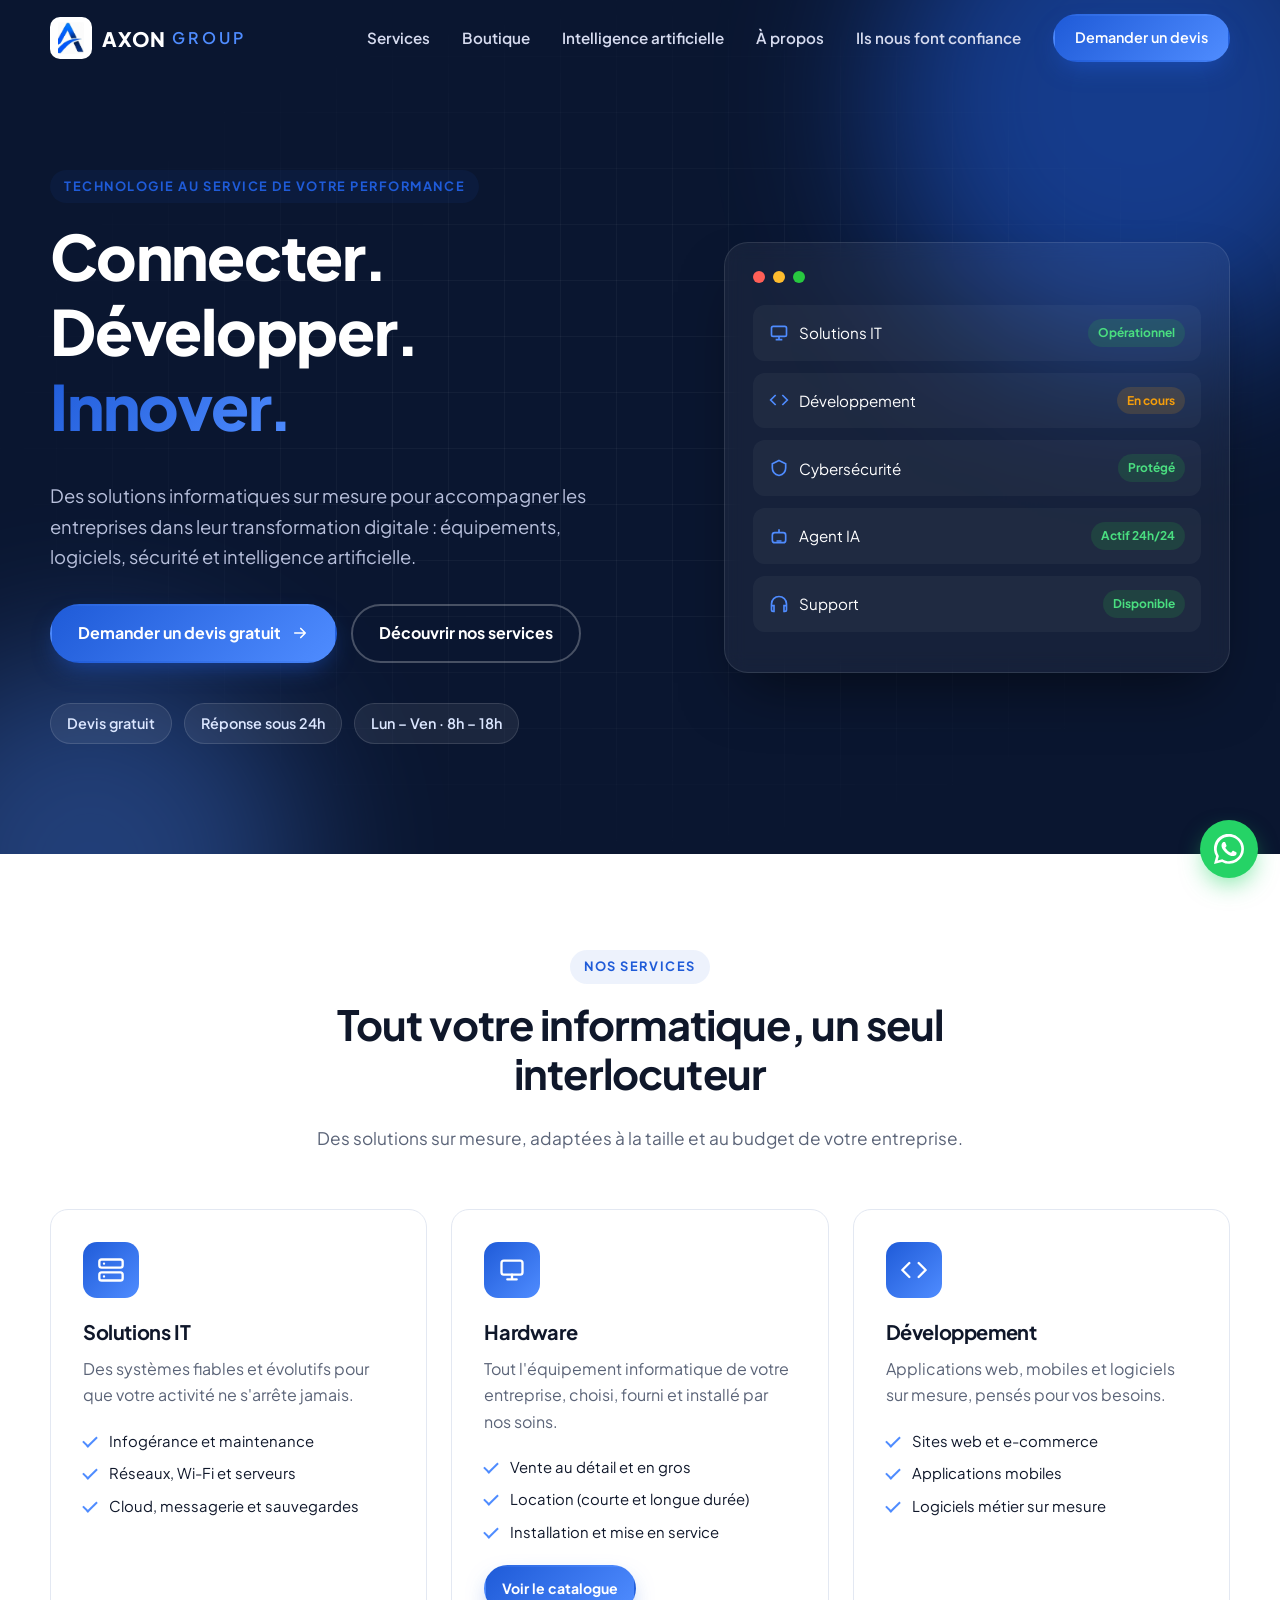
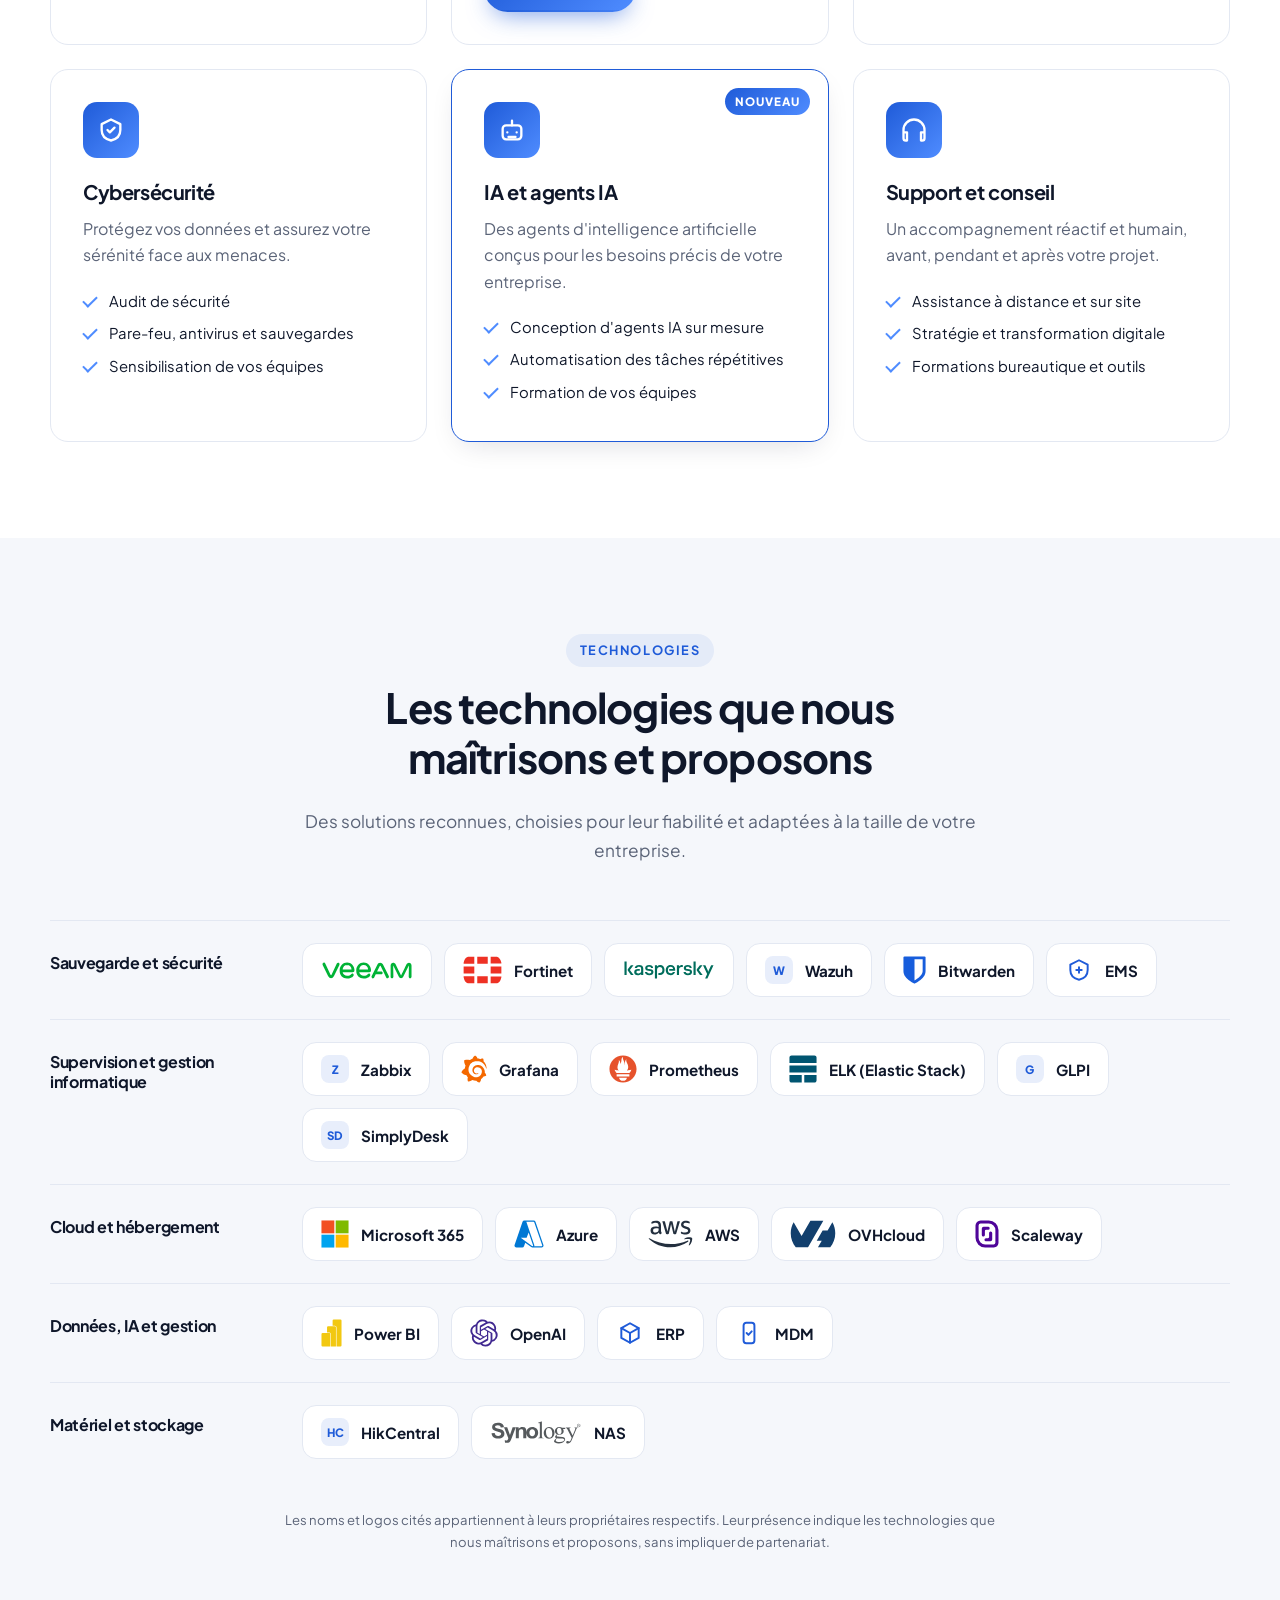
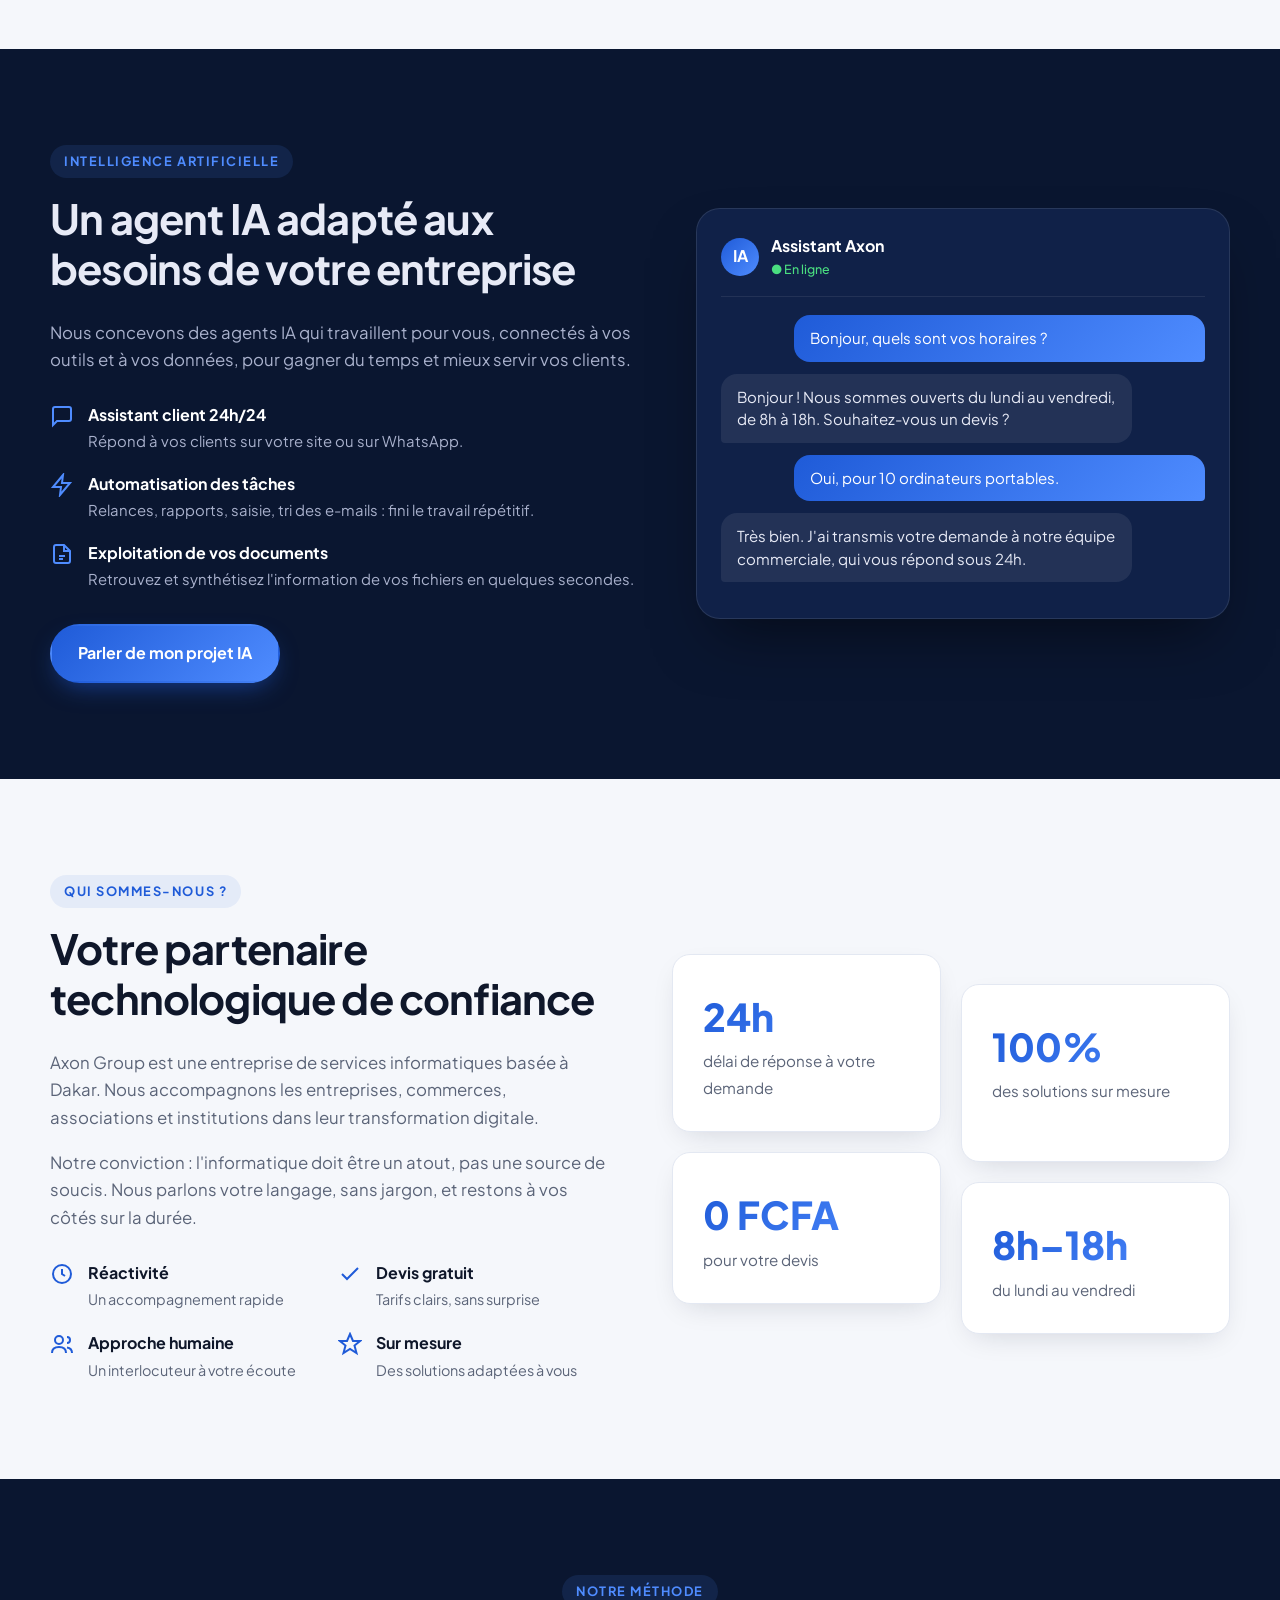
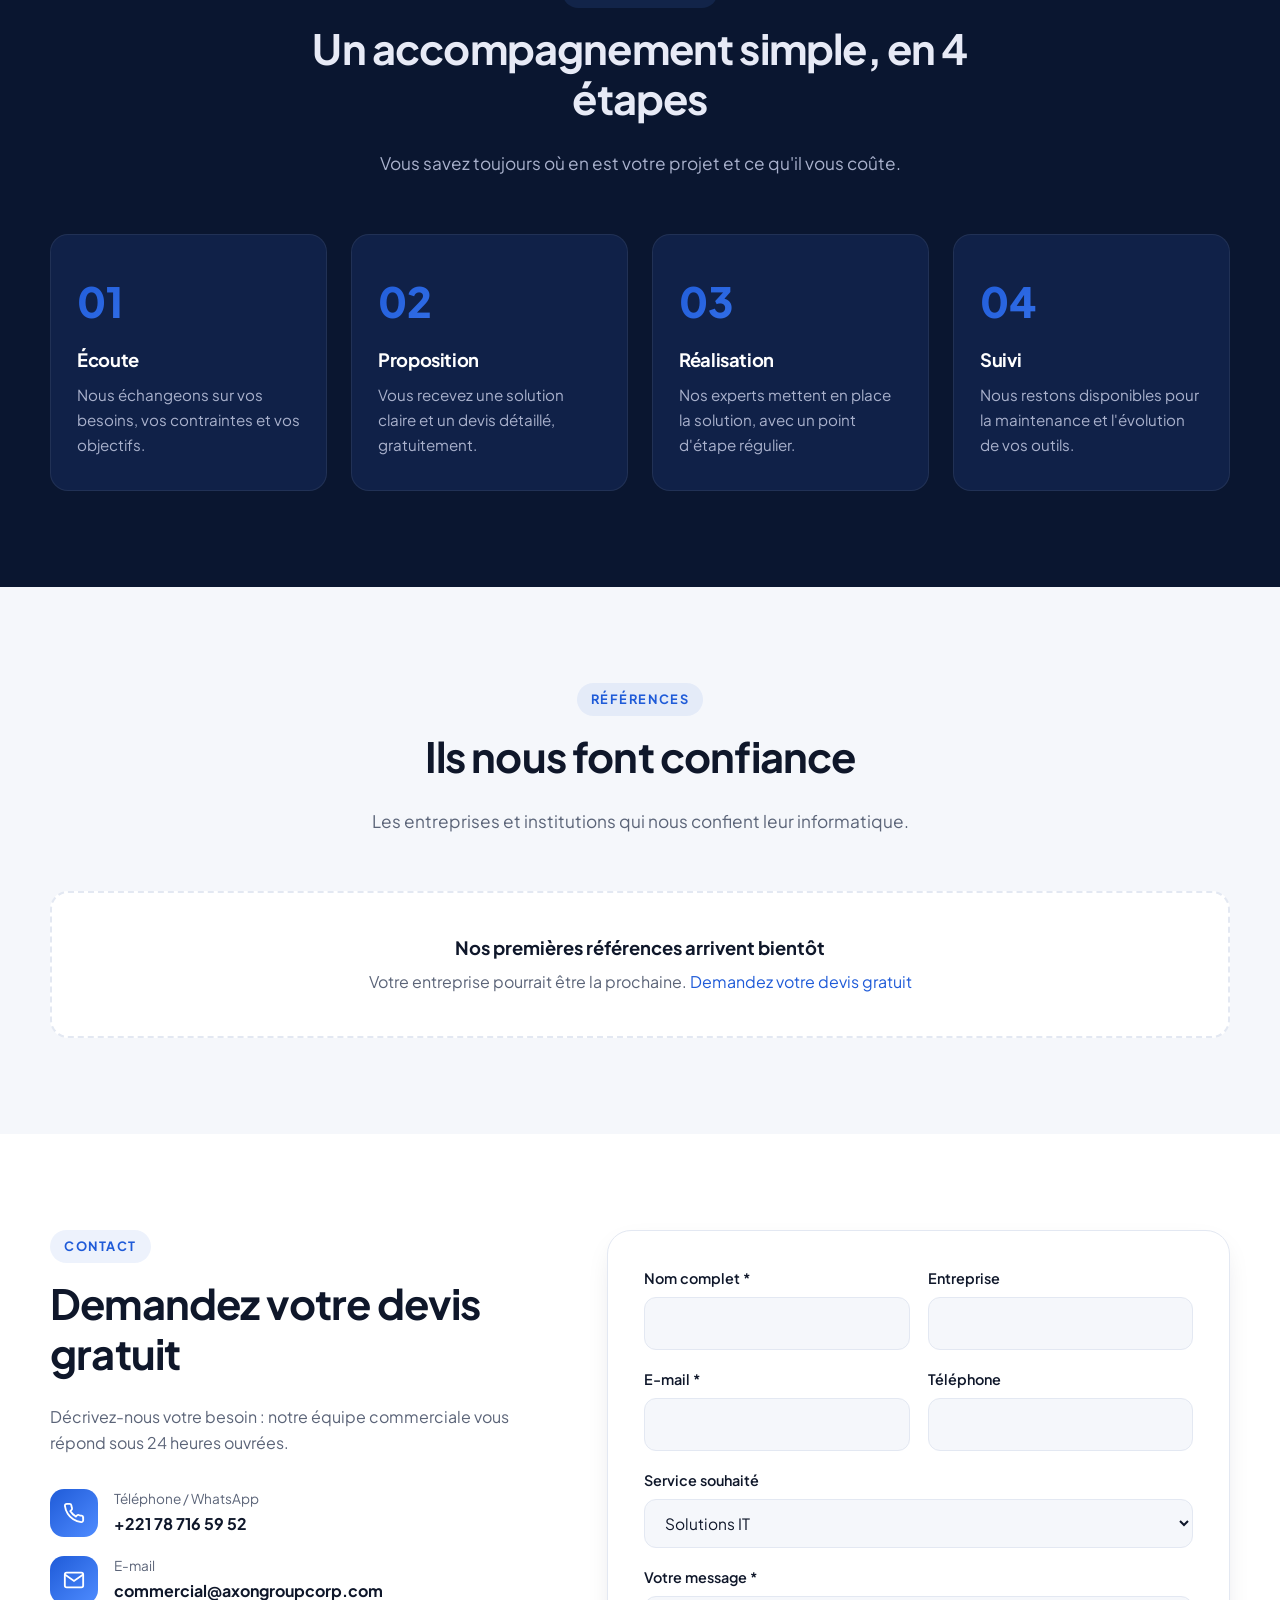
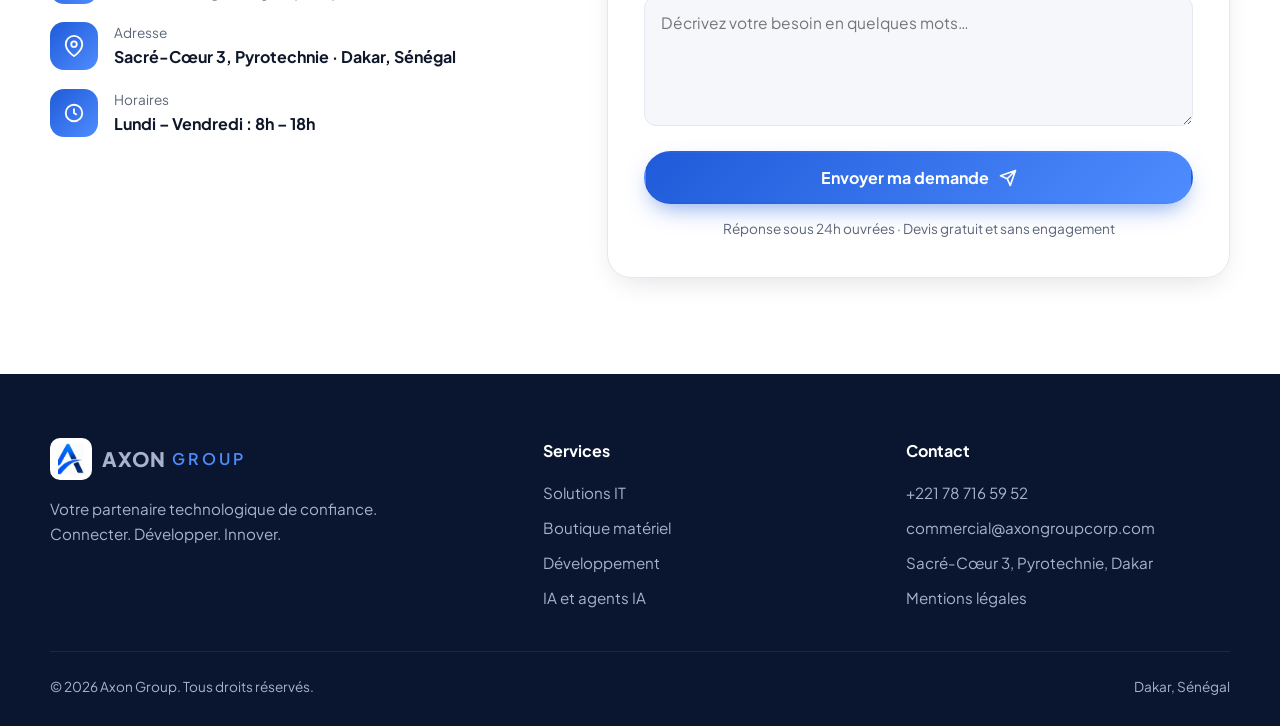
==== commit 6f63cfca: "Page d'accueil : section Technologies maîtrisées (logos officiels et pastilles) Co-Authored-By: Clau" ====
--- a/index.html
+++ b/index.html
@@ -129,6 +129,69 @@
       </div>
     </section>
 
+    <!-- ================= TECHNOLOGIES MAÎTRISÉES ================= -->
+    <!-- ✏️ Pour ajouter une technologie : copiez une ligne <div class="tech">…</div> dans le bon groupe.
+         Logo : déposez le fichier (SVG ou PNG) dans assets/tech/ et remplacez la pastille par
+         <div class="tech"><img src="assets/tech/nom.svg" alt="" width="28" height="28"><span>Nom</span></div> -->
+    <section class="section section--soft" id="technologies">
+      <div class="container">
+        <div class="section-head reveal">
+          <span class="eyebrow">Technologies</span>
+          <h2>Les technologies que nous maîtrisons et proposons</h2>
+          <p>Des solutions reconnues, choisies pour leur fiabilité et adaptées à la taille de votre entreprise.</p>
+        </div>
+        <div class="techgroup reveal">
+          <h3>Sauvegarde et sécurité</h3>
+          <div class="techgrid">
+            <div class="tech"><img src="assets/tech/veeam.svg" alt="Veeam" width="28" height="28" loading="lazy"></div>
+            <div class="tech"><img src="assets/tech/fortinet.svg" alt="" width="28" height="28" loading="lazy"><span>Fortinet</span></div>
+            <div class="tech"><img src="assets/tech/kaspersky.svg" alt="Kaspersky" width="28" height="28" loading="lazy"></div>
+            <div class="tech tech--text"><span class="tech__mono" aria-hidden="true">W</span><span>Wazuh</span></div>
+            <div class="tech"><img src="assets/tech/bitwarden.svg" alt="" width="28" height="28" loading="lazy"><span>Bitwarden</span></div>
+            <div class="tech tech--generic"><span class="tech__ico"><svg viewBox="0 0 24 24" fill="none" stroke="currentColor" stroke-width="1.8" stroke-linecap="round" stroke-linejoin="round" aria-hidden="true"><path d="M12 3l8 4v5c0 5-3.5 8-8 9-4.5-1-8-4-8-9V7l8-4z"/><path d="M9.5 12h5M12 9.5v5"/></svg></span><span>EMS</span></div>
+          </div>
+        </div>
+        <div class="techgroup reveal">
+          <h3>Supervision et gestion informatique</h3>
+          <div class="techgrid">
+            <div class="tech tech--text"><span class="tech__mono" aria-hidden="true">Z</span><span>Zabbix</span></div>
+            <div class="tech"><img src="assets/tech/grafana.svg" alt="" width="28" height="28" loading="lazy"><span>Grafana</span></div>
+            <div class="tech"><img src="assets/tech/prometheus.svg" alt="" width="28" height="28" loading="lazy"><span>Prometheus</span></div>
+            <div class="tech"><img src="assets/tech/elasticstack.svg" alt="" width="28" height="28" loading="lazy"><span>ELK (Elastic Stack)</span></div>
+            <div class="tech tech--text"><span class="tech__mono" aria-hidden="true">G</span><span>GLPI</span></div>
+            <div class="tech tech--text"><span class="tech__mono" aria-hidden="true">SD</span><span>SimplyDesk</span></div>
+          </div>
+        </div>
+        <div class="techgroup reveal">
+          <h3>Cloud et hébergement</h3>
+          <div class="techgrid">
+            <div class="tech"><img src="assets/tech/microsoft.svg" alt="" width="28" height="28" loading="lazy"><span>Microsoft 365</span></div>
+            <div class="tech"><img src="assets/tech/microsoftazure.svg" alt="" width="28" height="28" loading="lazy"><span>Azure</span></div>
+            <div class="tech"><img src="assets/tech/amazonaws.svg" alt="" width="28" height="28" loading="lazy"><span>AWS</span></div>
+            <div class="tech"><img src="assets/tech/ovh.svg" alt="" width="28" height="28" loading="lazy"><span>OVHcloud</span></div>
+            <div class="tech"><img src="assets/tech/scaleway.svg" alt="" width="28" height="28" loading="lazy"><span>Scaleway</span></div>
+          </div>
+        </div>
+        <div class="techgroup reveal">
+          <h3>Données, IA et gestion</h3>
+          <div class="techgrid">
+            <div class="tech"><img src="assets/tech/powerbi.svg" alt="" width="28" height="28" loading="lazy"><span>Power BI</span></div>
+            <div class="tech"><img src="assets/tech/openai.svg" alt="" width="28" height="28" loading="lazy"><span>OpenAI</span></div>
+            <div class="tech tech--generic"><span class="tech__ico"><svg viewBox="0 0 24 24" fill="none" stroke="currentColor" stroke-width="1.8" stroke-linecap="round" stroke-linejoin="round" aria-hidden="true"><path d="M12 3l8 4.5v9L12 21l-8-4.5v-9L12 3z"/><path d="M12 12l8-4.5M12 12L4 7.5M12 12v9"/></svg></span><span>ERP</span></div>
+            <div class="tech tech--generic"><span class="tech__ico"><svg viewBox="0 0 24 24" fill="none" stroke="currentColor" stroke-width="1.8" stroke-linecap="round" stroke-linejoin="round" aria-hidden="true"><rect x="7" y="2.5" width="10" height="19" rx="2.5"/><path d="M9.8 12l1.7 1.7 3-3.2"/></svg></span><span>MDM</span></div>
+          </div>
+        </div>
+        <div class="techgroup reveal">
+          <h3>Matériel et stockage</h3>
+          <div class="techgrid">
+            <div class="tech tech--text"><span class="tech__mono" aria-hidden="true">HC</span><span>HikCentral</span></div>
+            <div class="tech"><img src="assets/tech/synology.svg" alt="Synology" width="28" height="28" loading="lazy"><span>NAS</span></div>
+          </div>
+        </div>
+        <p class="tech-note reveal">Les noms et logos cités appartiennent à leurs propriétaires respectifs. Leur présence indique les technologies que nous maîtrisons et proposons, sans impliquer de partenariat.</p>
+      </div>
+    </section>
+
     <!-- ================= INTELLIGENCE ARTIFICIELLE ================= -->
     <section class="section section--dark" id="ia">
       <div class="container ai">
--- a/css/style.css
+++ b/css/style.css
@@ -486,3 +486,21 @@
 .wholesale strong { color: #fff; }
 .check { display: flex; align-items: flex-start; gap: 10px; margin: 0 0 18px; padding: 12px 14px; border-radius: 12px; background: var(--bg-soft); border: 1.5px solid var(--border); font-size: .92rem; font-weight: 600; cursor: pointer; }
 .check input { margin-top: 3px; width: 18px; height: 18px; accent-color: var(--primary); flex: none; }
+
+/* ---------- Technologies maîtrisées ---------- */
+.techgroup { display: grid; grid-template-columns: 220px 1fr; gap: 20px 32px; align-items: start; padding: 22px 0; border-top: 1px solid var(--border); }
+.techgroup:first-of-type { border-top: 0; }
+.techgroup h3 { font-size: 1rem; margin: 10px 0 0; color: var(--text); }
+.techgrid { display: flex; flex-wrap: wrap; gap: 12px; }
+.tech { display: inline-flex; align-items: center; gap: 12px; padding: 12px 18px; border-radius: 14px; background: var(--bg); border: 1px solid var(--border); font-weight: 700; font-size: .95rem; transition: transform .2s, box-shadow .2s, border-color .2s; }
+.tech:hover { transform: translateY(-3px); box-shadow: var(--shadow); border-color: transparent; }
+.tech img { width: 28px; height: 28px; object-fit: contain; flex: none; }
+.tech__mono, .tech__ico { display: inline-grid; place-items: center; width: 28px; height: 28px; border-radius: 8px; flex: none; }
+.tech__mono { background: rgba(31, 91, 216, .1); color: var(--primary); font-size: .72rem; font-weight: 800; }
+.tech__ico { color: var(--primary); }
+.tech__ico svg { width: 26px; height: 26px; }
+.tech-note { margin: 28px auto 0; max-width: 720px; text-align: center; color: var(--muted); font-size: .82rem; }
+@media (max-width: 760px) { .techgroup { grid-template-columns: 1fr; gap: 12px; } .techgroup h3 { margin: 0; } }
+
+/* Logos : hauteur fixe, largeur automatique (les logos en forme de mot restent lisibles) */
+.tech img { width: auto; height: 28px; max-width: 92px; }
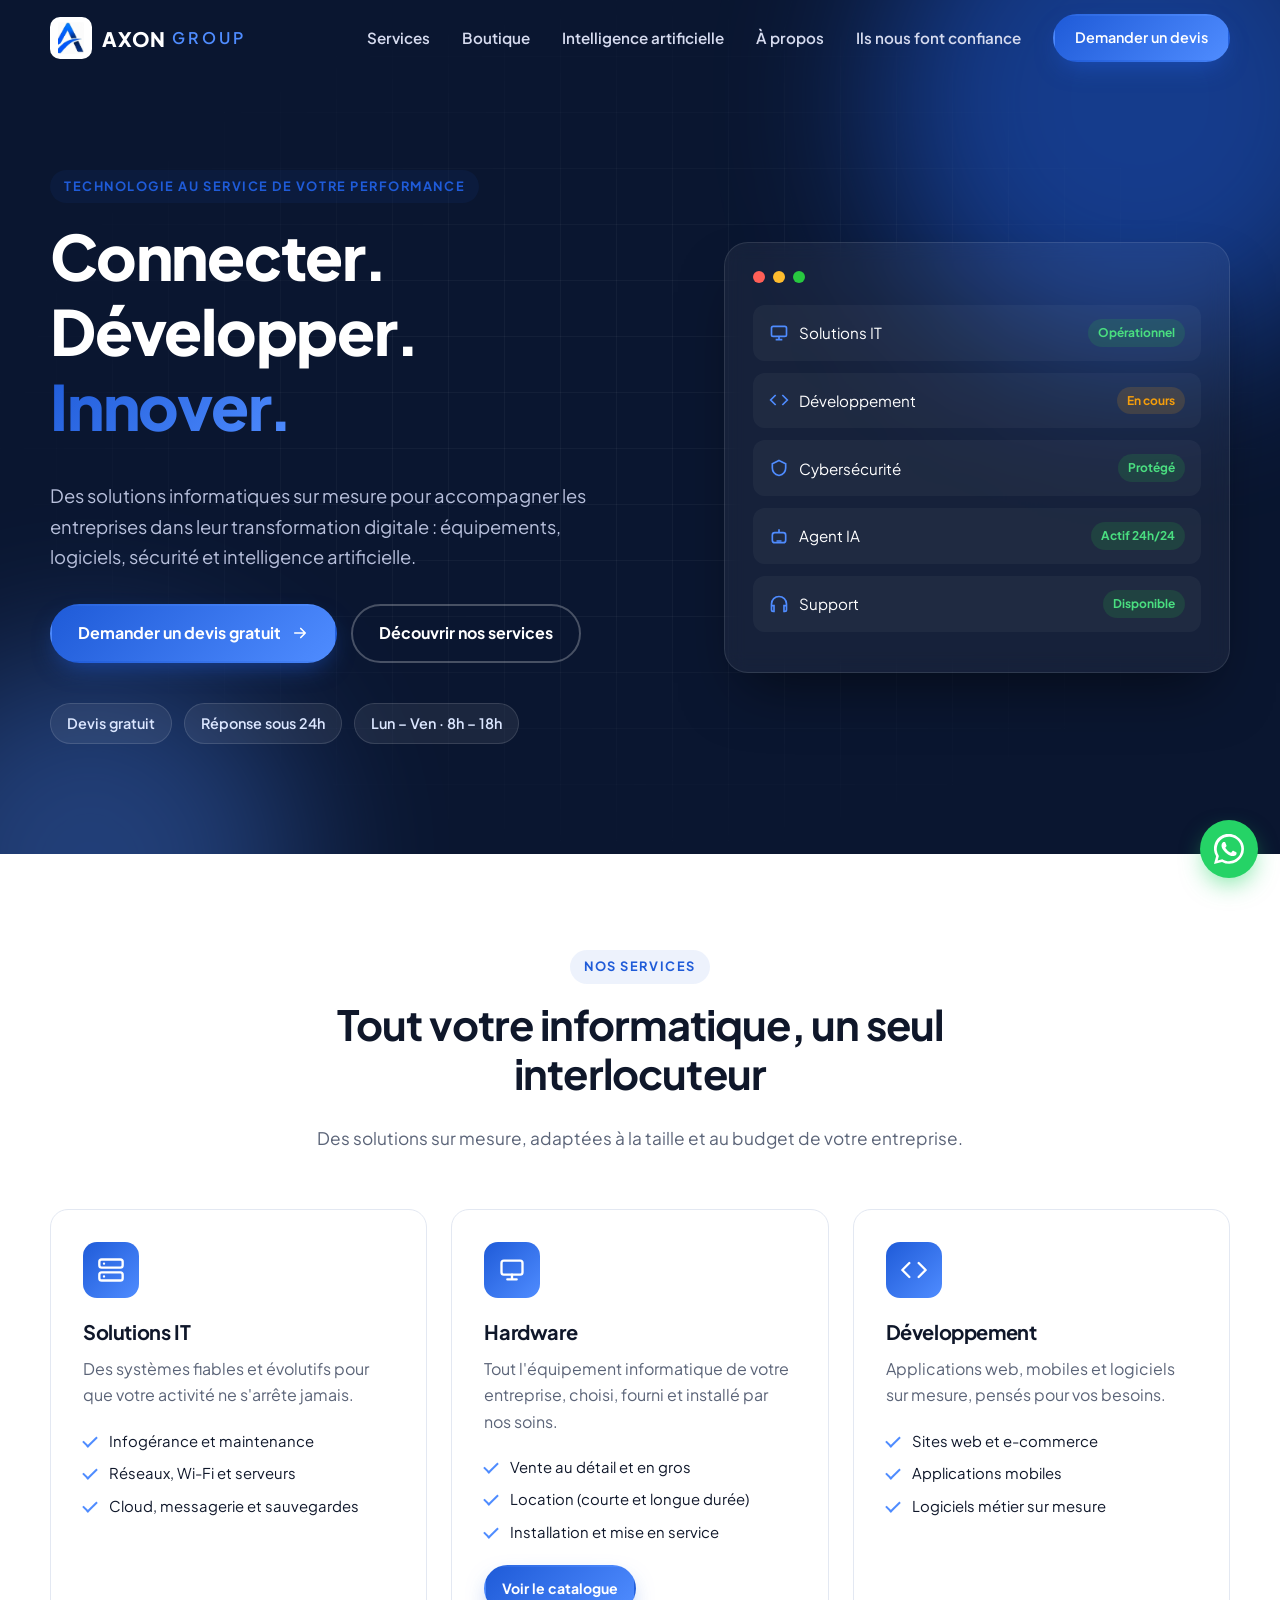
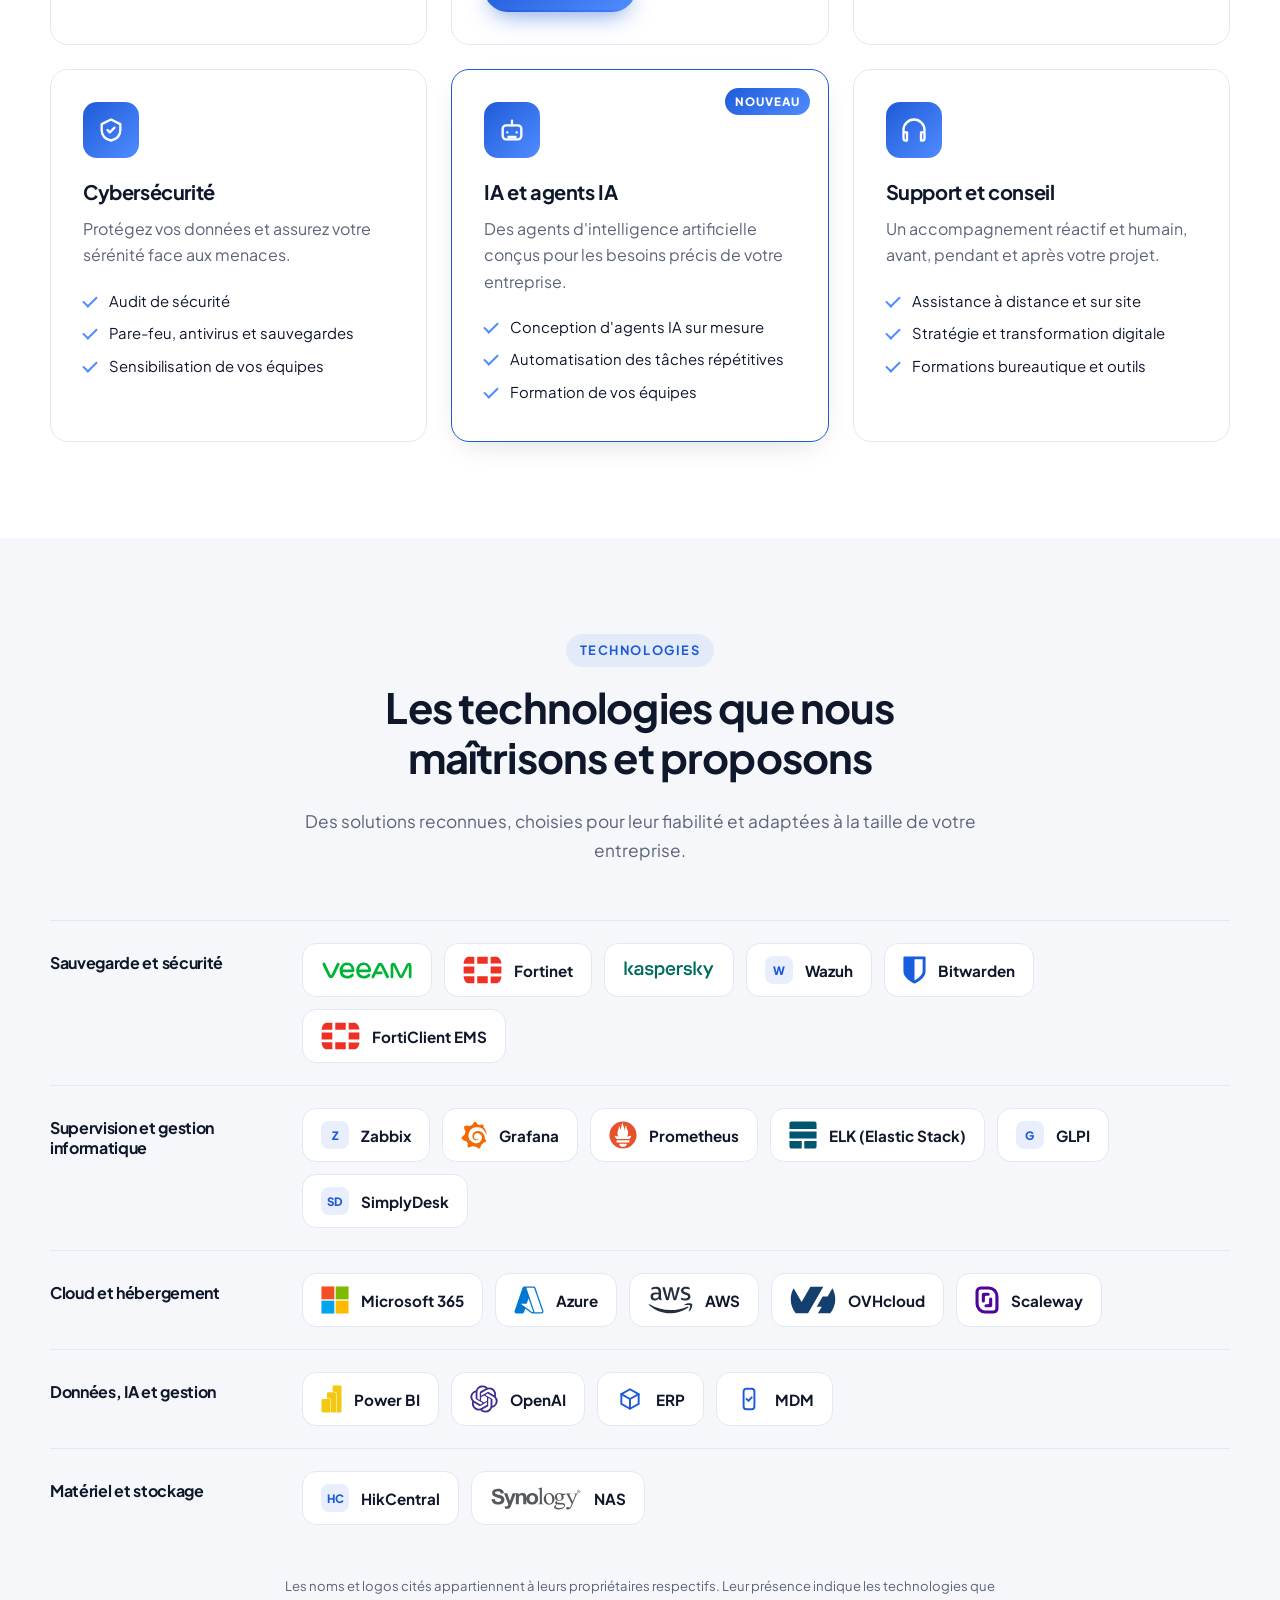
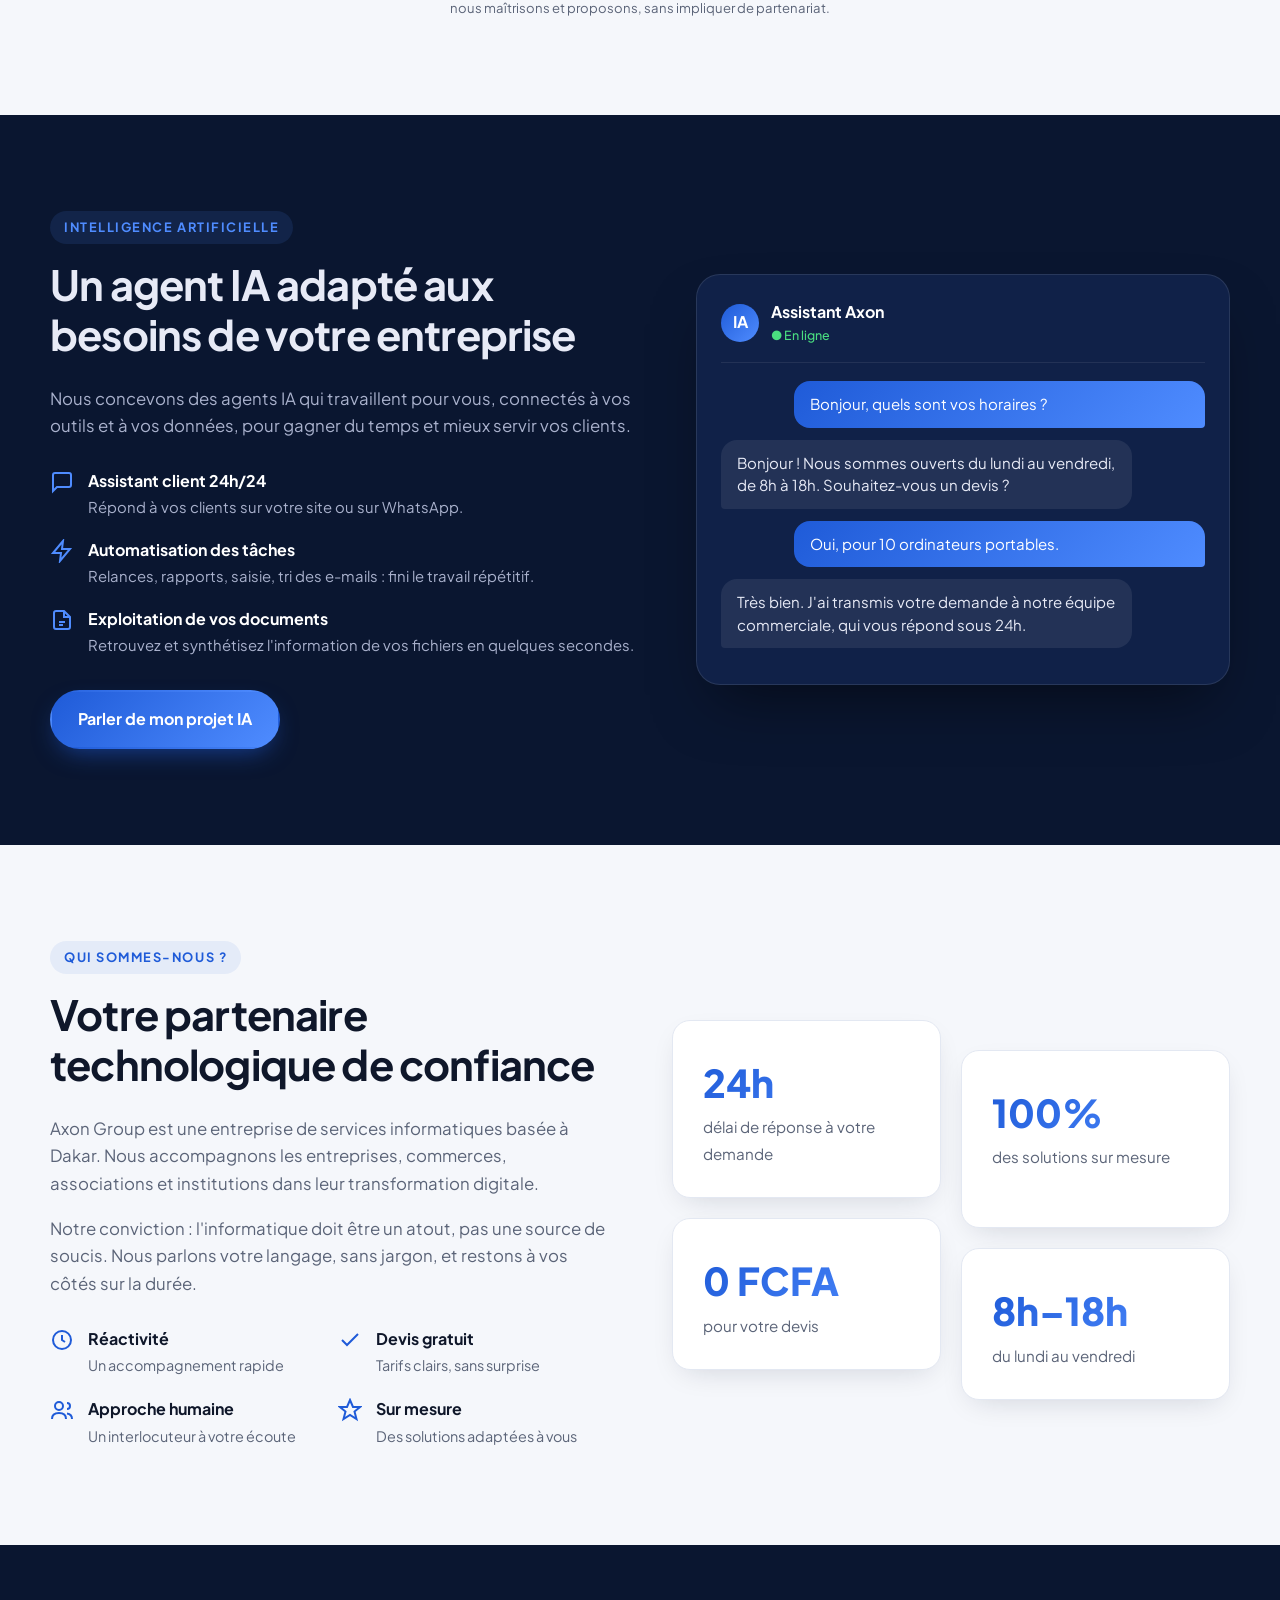
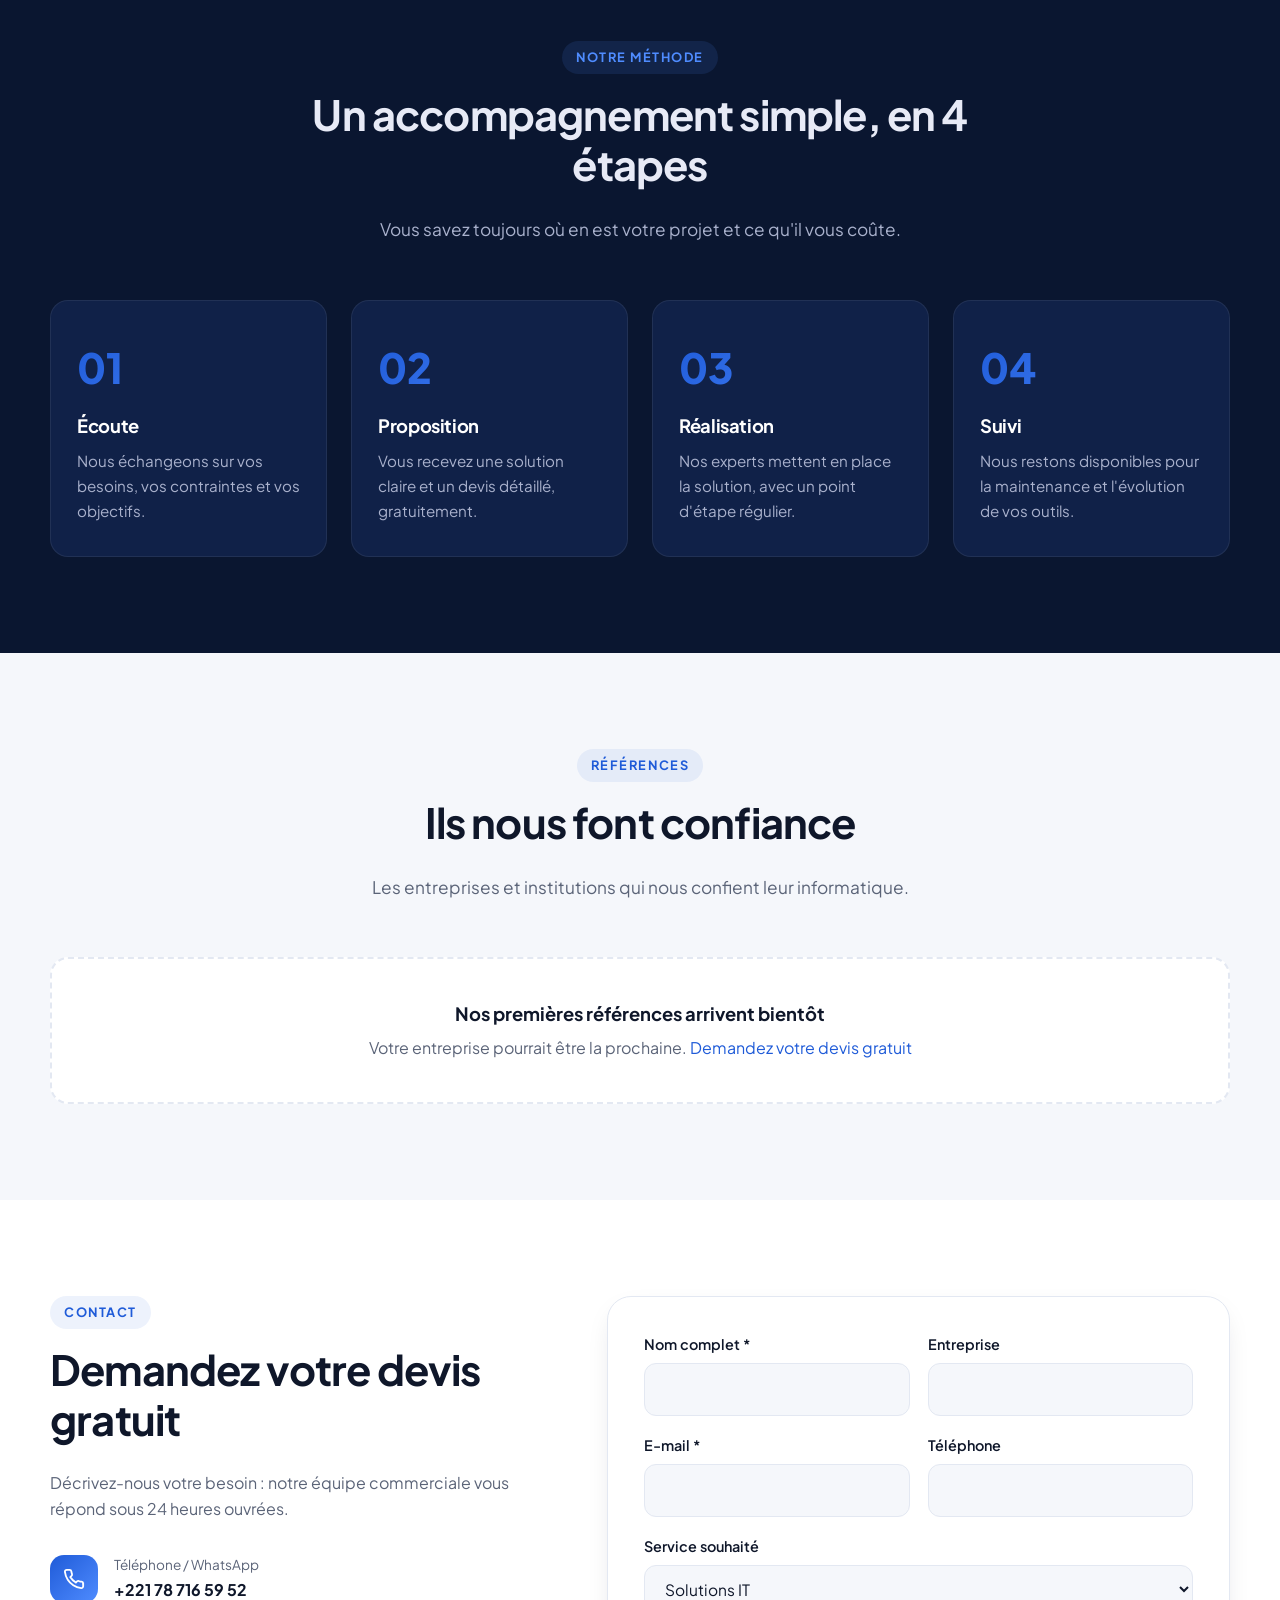
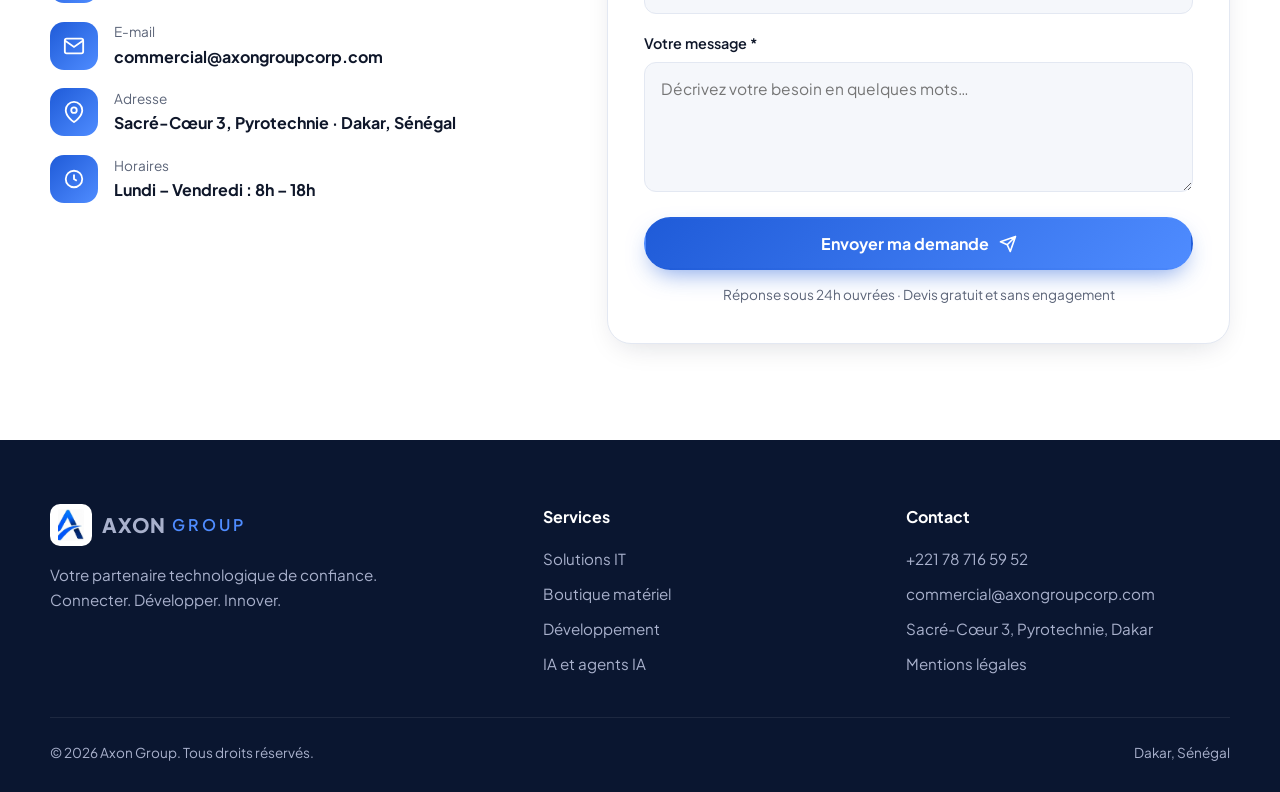
==== commit fd735d38: "Technologies : EMS devient FortiClient EMS (logo Fortinet) Co-Authored-By: Claude Sonnet 5.5 <norepl" ====
--- a/index.html
+++ b/index.html
@@ -148,7 +148,7 @@
             <div class="tech"><img src="assets/tech/kaspersky.svg" alt="Kaspersky" width="28" height="28" loading="lazy"></div>
             <div class="tech tech--text"><span class="tech__mono" aria-hidden="true">W</span><span>Wazuh</span></div>
             <div class="tech"><img src="assets/tech/bitwarden.svg" alt="" width="28" height="28" loading="lazy"><span>Bitwarden</span></div>
-            <div class="tech tech--generic"><span class="tech__ico"><svg viewBox="0 0 24 24" fill="none" stroke="currentColor" stroke-width="1.8" stroke-linecap="round" stroke-linejoin="round" aria-hidden="true"><path d="M12 3l8 4v5c0 5-3.5 8-8 9-4.5-1-8-4-8-9V7l8-4z"/><path d="M9.5 12h5M12 9.5v5"/></svg></span><span>EMS</span></div>
+            <div class="tech"><img src="assets/tech/fortinet.svg" alt="" width="28" height="28" loading="lazy"><span>FortiClient EMS</span></div>
           </div>
         </div>
         <div class="techgroup reveal">
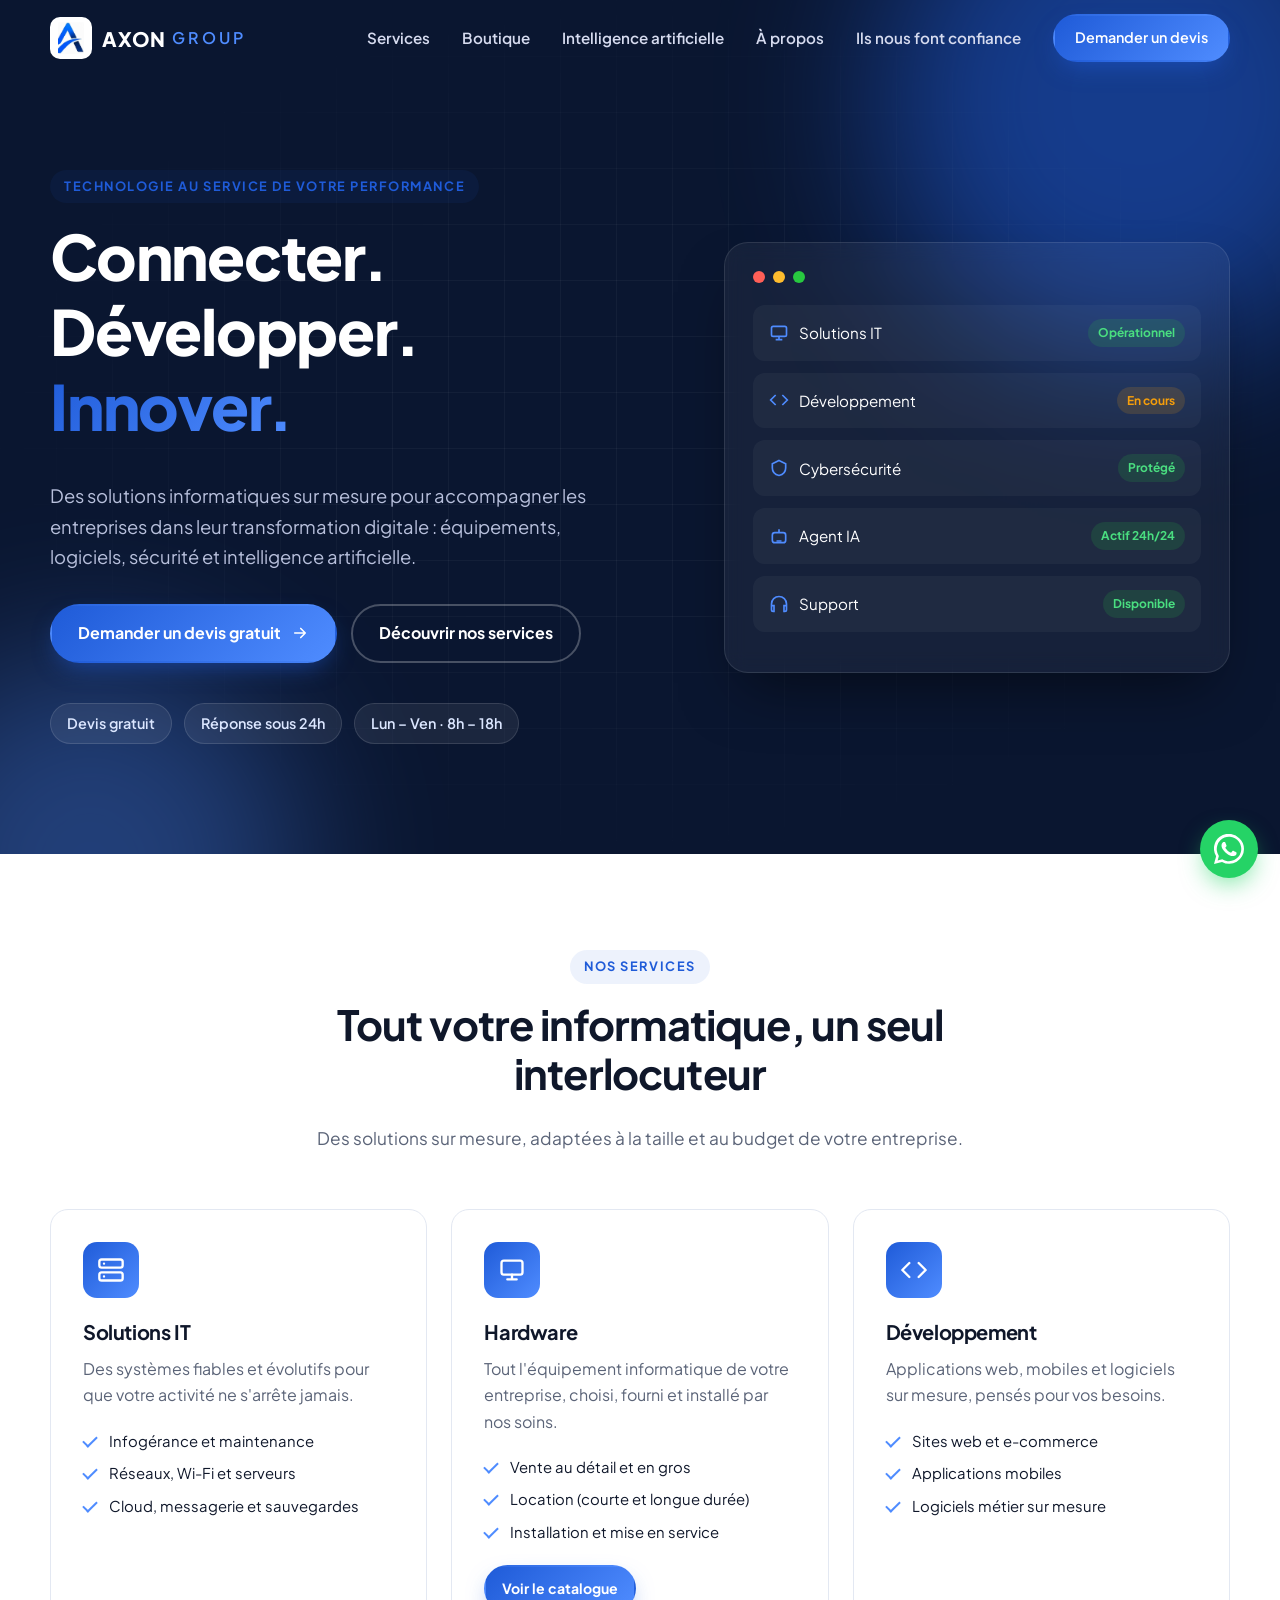
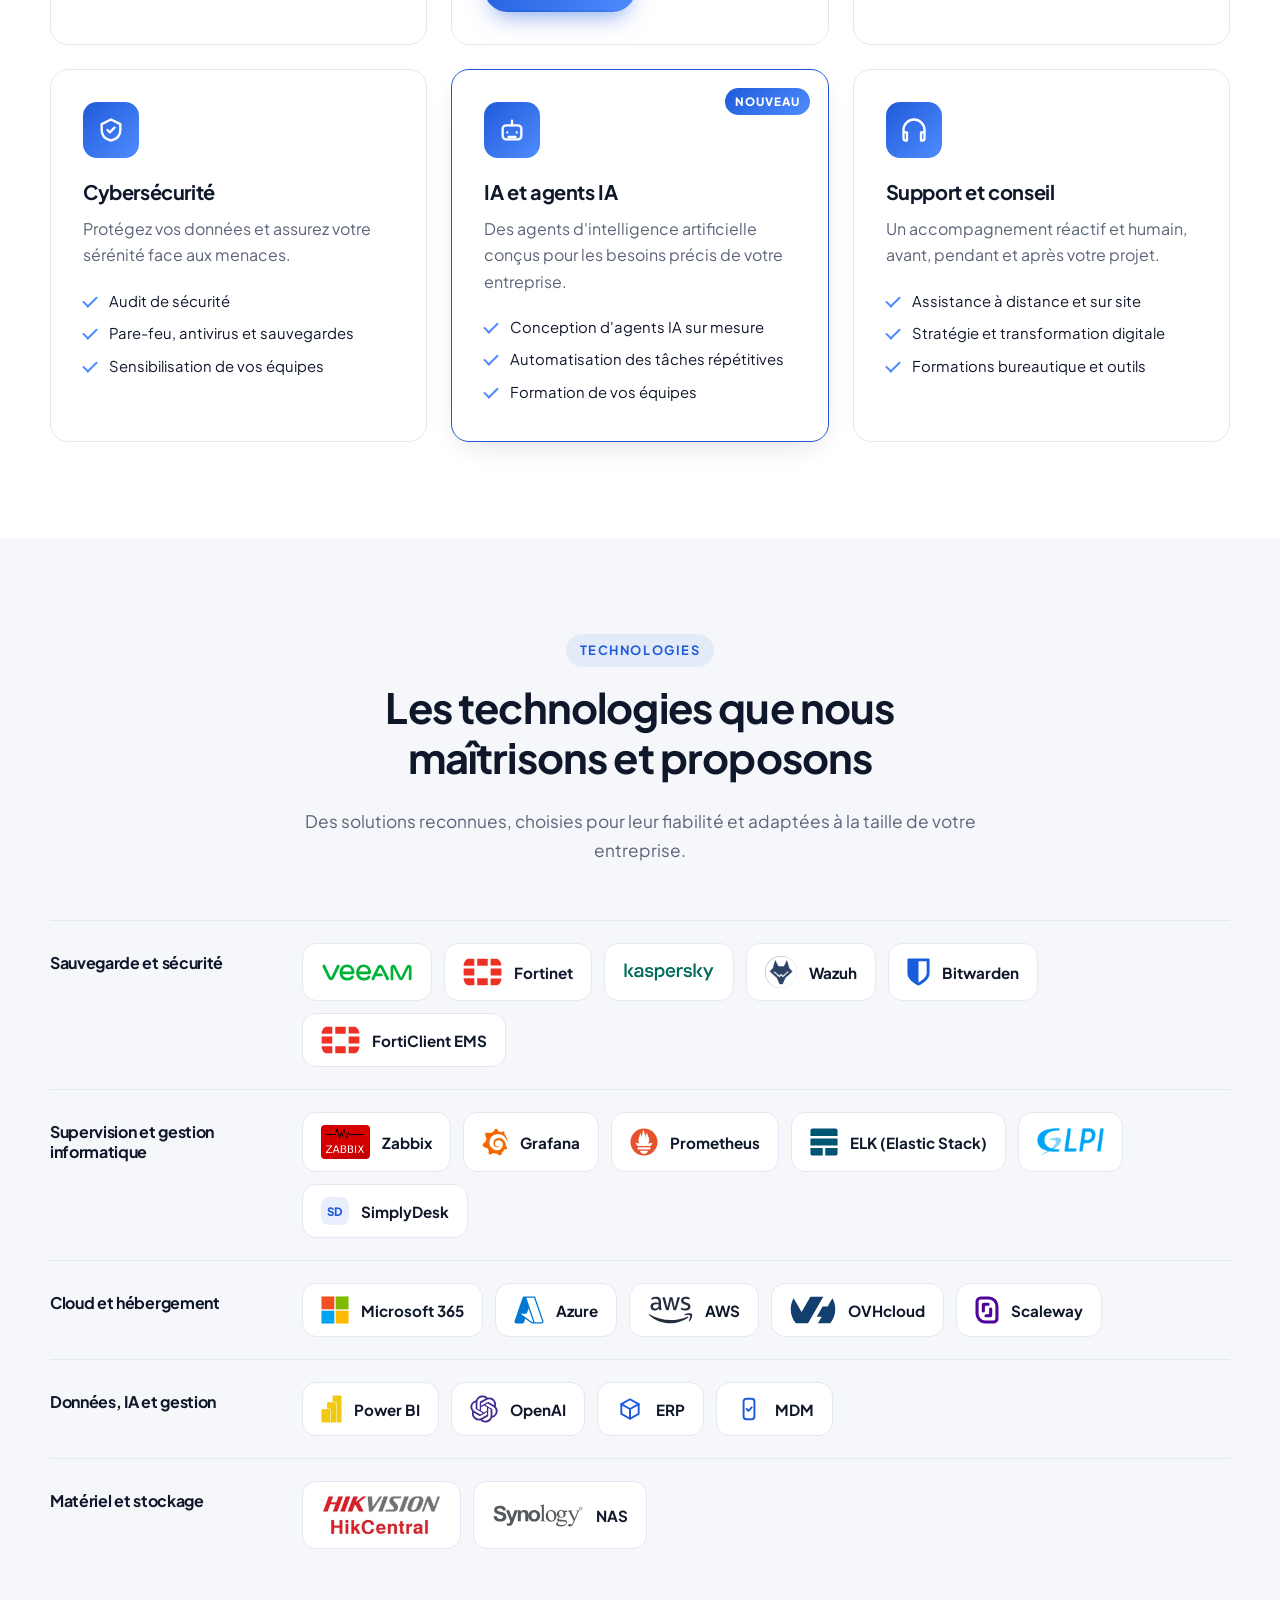
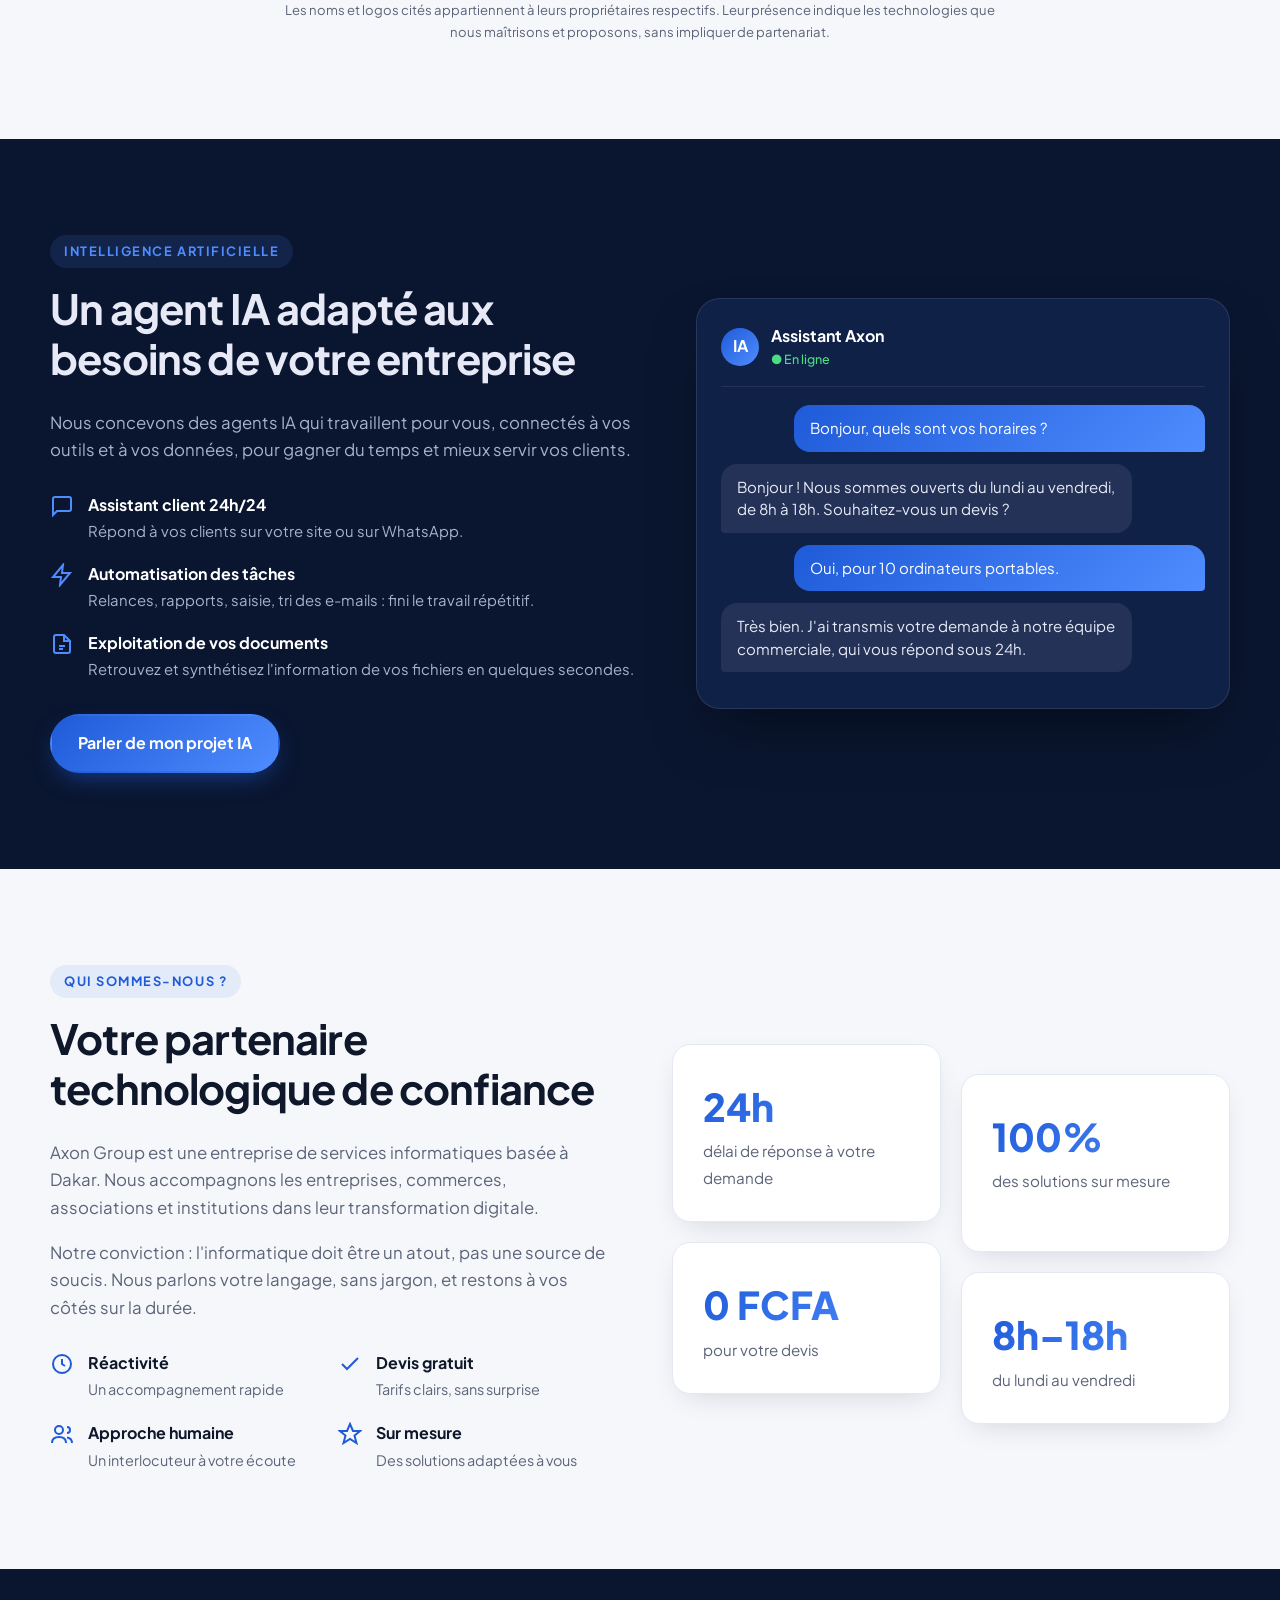
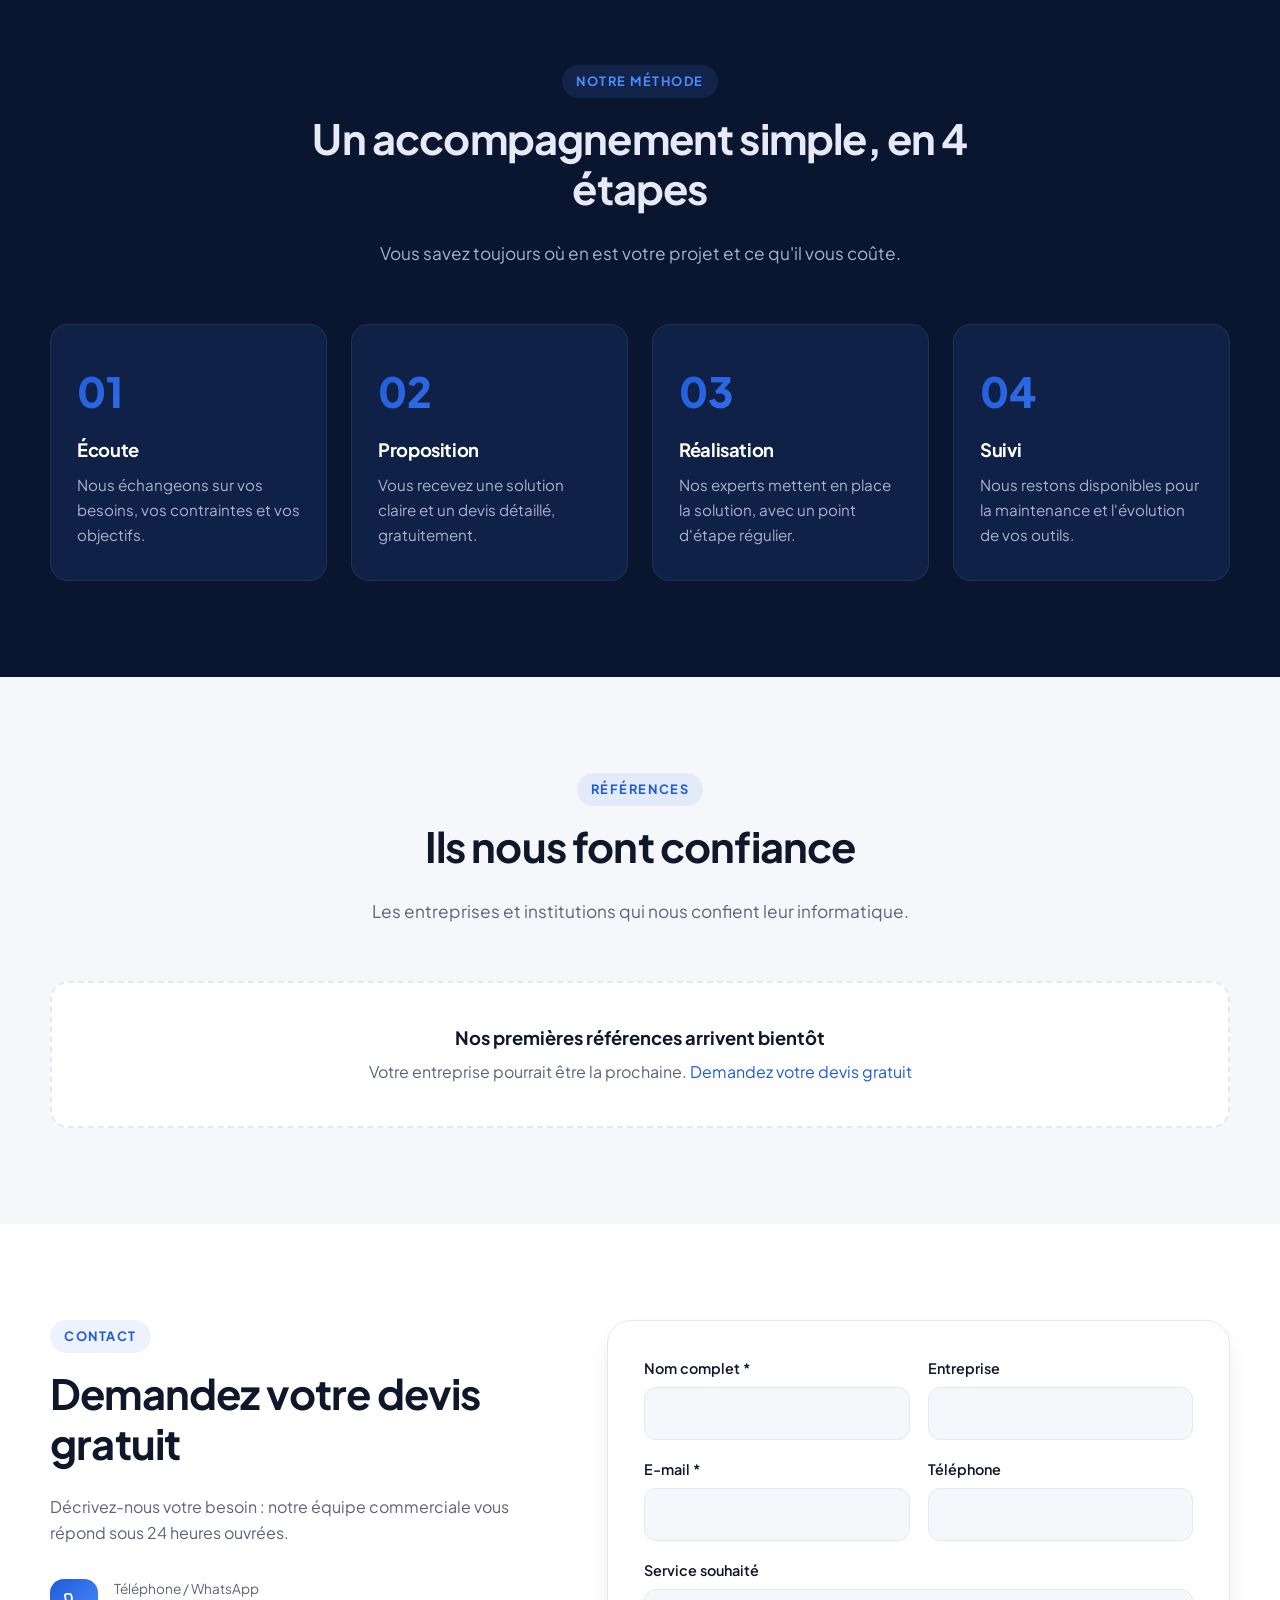
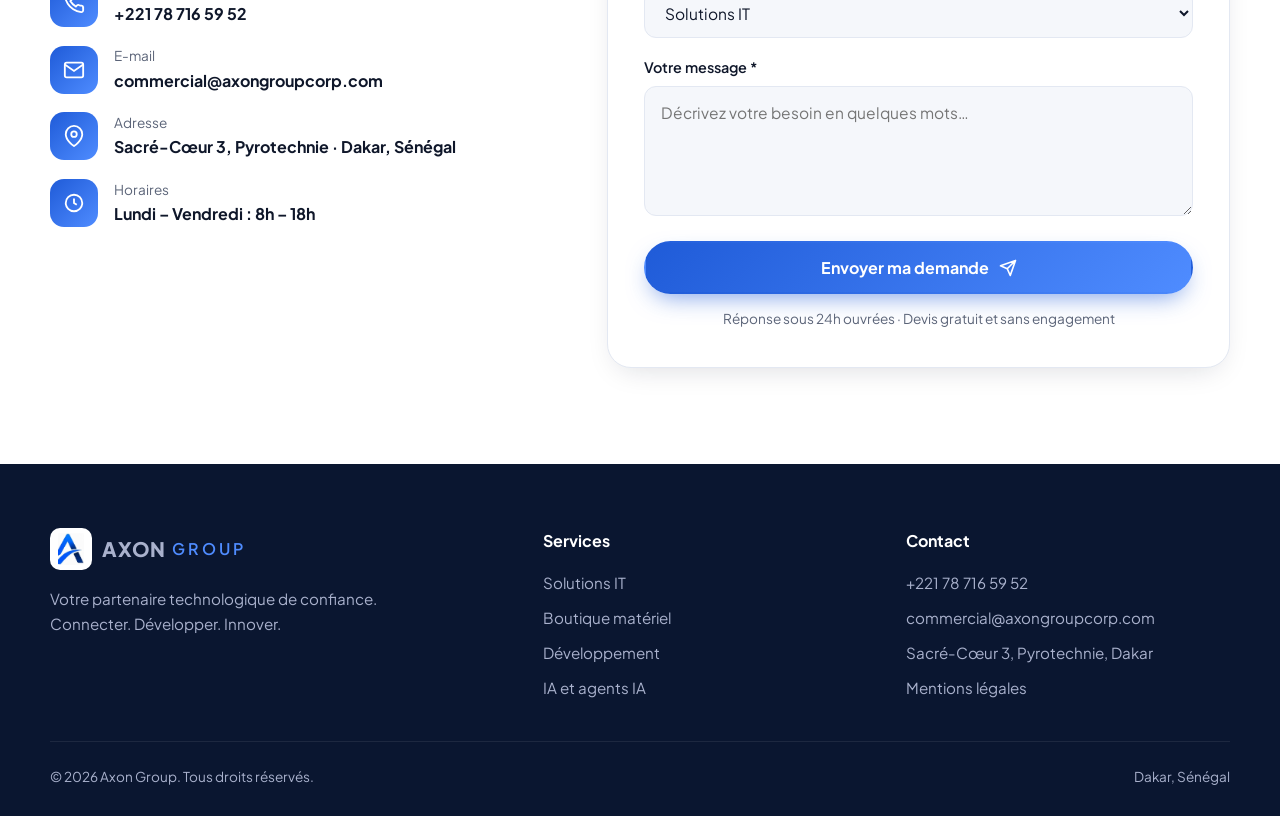
==== commit 5445396f: "Technologies : logos officiels GLPI, HikCentral, Zabbix et Wazuh Co-Authored-By: Claude Sonnet 5.5 <" ====
--- a/index.html
+++ b/index.html
@@ -146,7 +146,7 @@
             <div class="tech"><img src="assets/tech/veeam.svg" alt="Veeam" width="28" height="28" loading="lazy"></div>
             <div class="tech"><img src="assets/tech/fortinet.svg" alt="" width="28" height="28" loading="lazy"><span>Fortinet</span></div>
             <div class="tech"><img src="assets/tech/kaspersky.svg" alt="Kaspersky" width="28" height="28" loading="lazy"></div>
-            <div class="tech tech--text"><span class="tech__mono" aria-hidden="true">W</span><span>Wazuh</span></div>
+            <div class="tech"><img src="assets/tech/wazuh.png" alt="" width="32" height="32" loading="lazy"><span>Wazuh</span></div>
             <div class="tech"><img src="assets/tech/bitwarden.svg" alt="" width="28" height="28" loading="lazy"><span>Bitwarden</span></div>
             <div class="tech"><img src="assets/tech/fortinet.svg" alt="" width="28" height="28" loading="lazy"><span>FortiClient EMS</span></div>
           </div>
@@ -154,11 +154,11 @@
         <div class="techgroup reveal">
           <h3>Supervision et gestion informatique</h3>
           <div class="techgrid">
-            <div class="tech tech--text"><span class="tech__mono" aria-hidden="true">Z</span><span>Zabbix</span></div>
+            <div class="tech"><img src="assets/tech/zabbix.png" alt="" width="52" height="36" loading="lazy"><span>Zabbix</span></div>
             <div class="tech"><img src="assets/tech/grafana.svg" alt="" width="28" height="28" loading="lazy"><span>Grafana</span></div>
             <div class="tech"><img src="assets/tech/prometheus.svg" alt="" width="28" height="28" loading="lazy"><span>Prometheus</span></div>
             <div class="tech"><img src="assets/tech/elasticstack.svg" alt="" width="28" height="28" loading="lazy"><span>ELK (Elastic Stack)</span></div>
-            <div class="tech tech--text"><span class="tech__mono" aria-hidden="true">G</span><span>GLPI</span></div>
+            <div class="tech"><img src="assets/tech/glpi.png" alt="GLPI" width="68" height="28" loading="lazy"></div>
             <div class="tech tech--text"><span class="tech__mono" aria-hidden="true">SD</span><span>SimplyDesk</span></div>
           </div>
         </div>
@@ -184,7 +184,7 @@
         <div class="techgroup reveal">
           <h3>Matériel et stockage</h3>
           <div class="techgrid">
-            <div class="tech tech--text"><span class="tech__mono" aria-hidden="true">HC</span><span>HikCentral</span></div>
+            <div class="tech tech--tall"><img src="assets/tech/hikcentral.png" alt="HikCentral (Hikvision)" width="120" height="42" loading="lazy"></div>
             <div class="tech"><img src="assets/tech/synology.svg" alt="Synology" width="28" height="28" loading="lazy"><span>NAS</span></div>
           </div>
         </div>
--- a/css/style.css
+++ b/css/style.css
@@ -504,3 +504,8 @@
 
 /* Logos : hauteur fixe, largeur automatique (les logos en forme de mot restent lisibles) */
 .tech img { width: auto; height: 28px; max-width: 92px; }
+
+/* Logos fournis (PNG) */
+.tech img[src$="zabbix.png"] { height: 34px; max-width: 60px; border-radius: 4px; }
+.tech img[src$="wazuh.png"] { height: 32px; max-width: 32px; }
+.tech--tall img { height: 42px; max-width: 130px; }
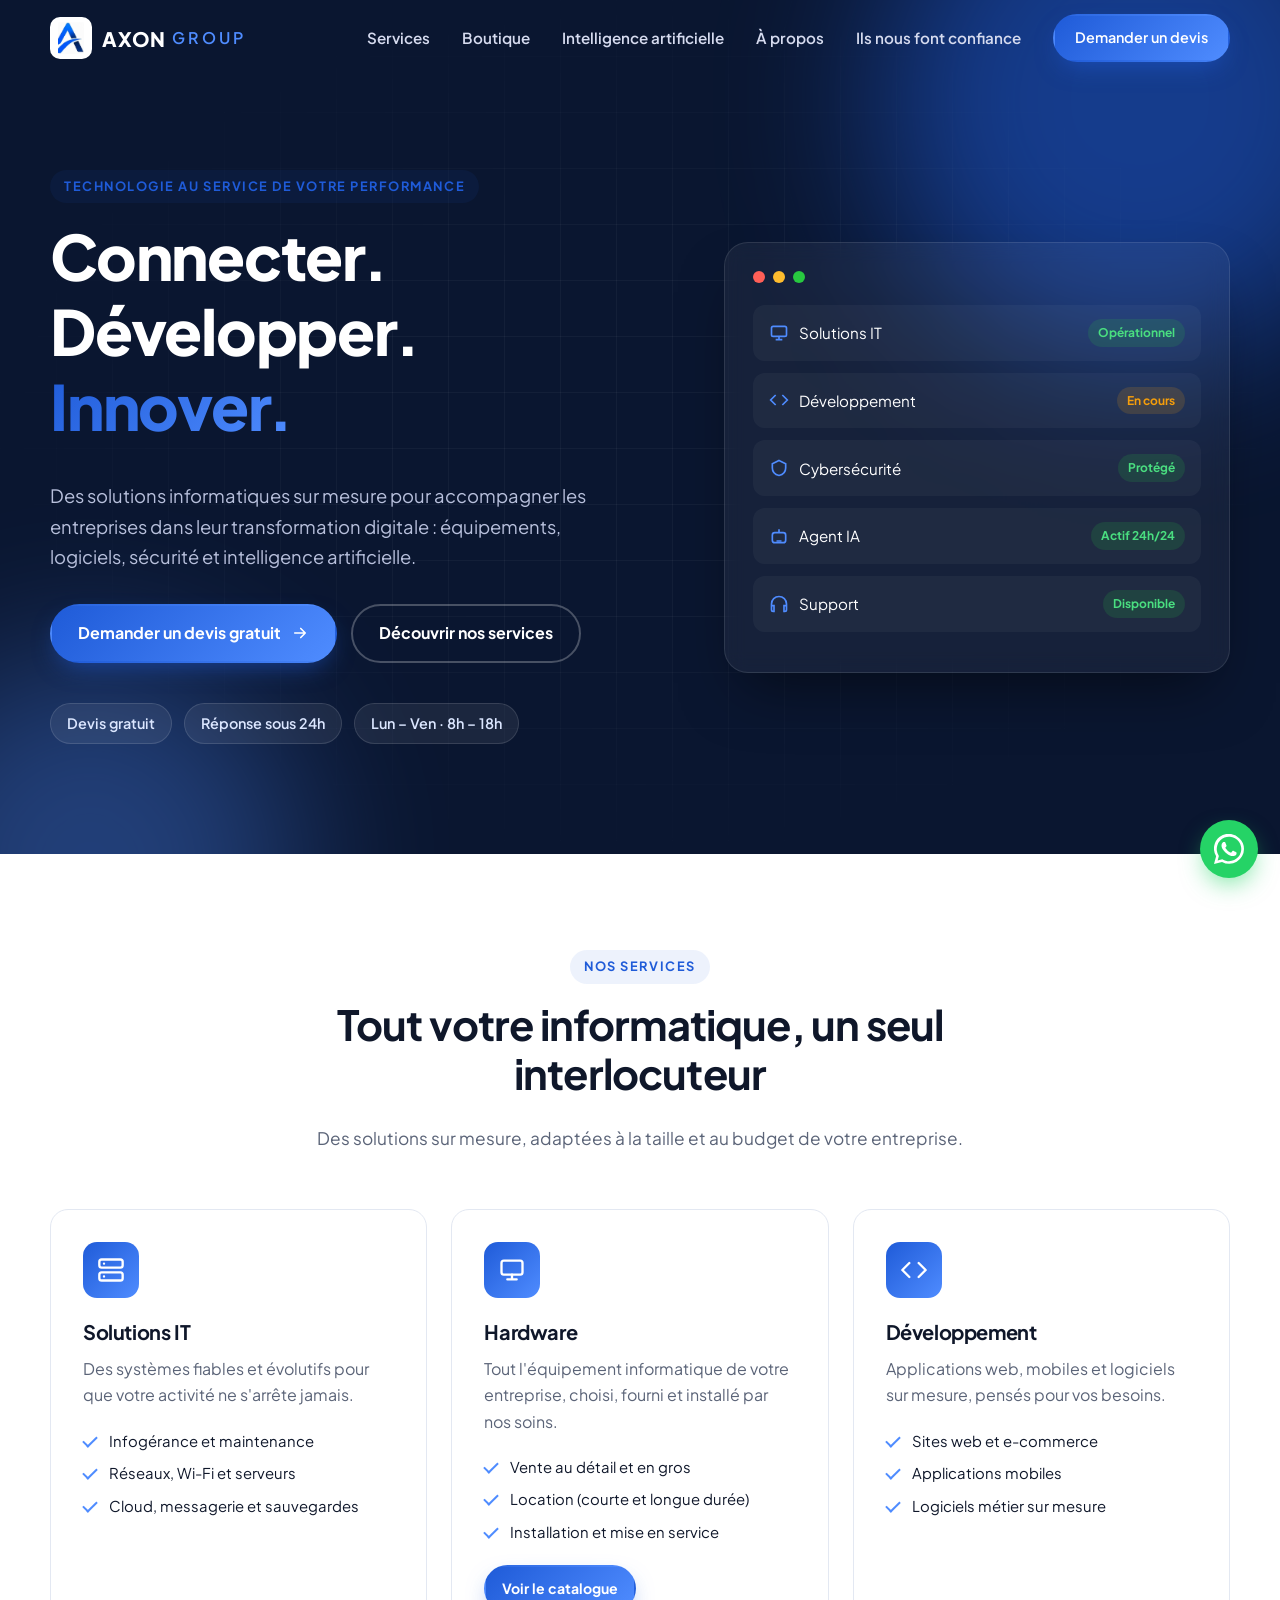
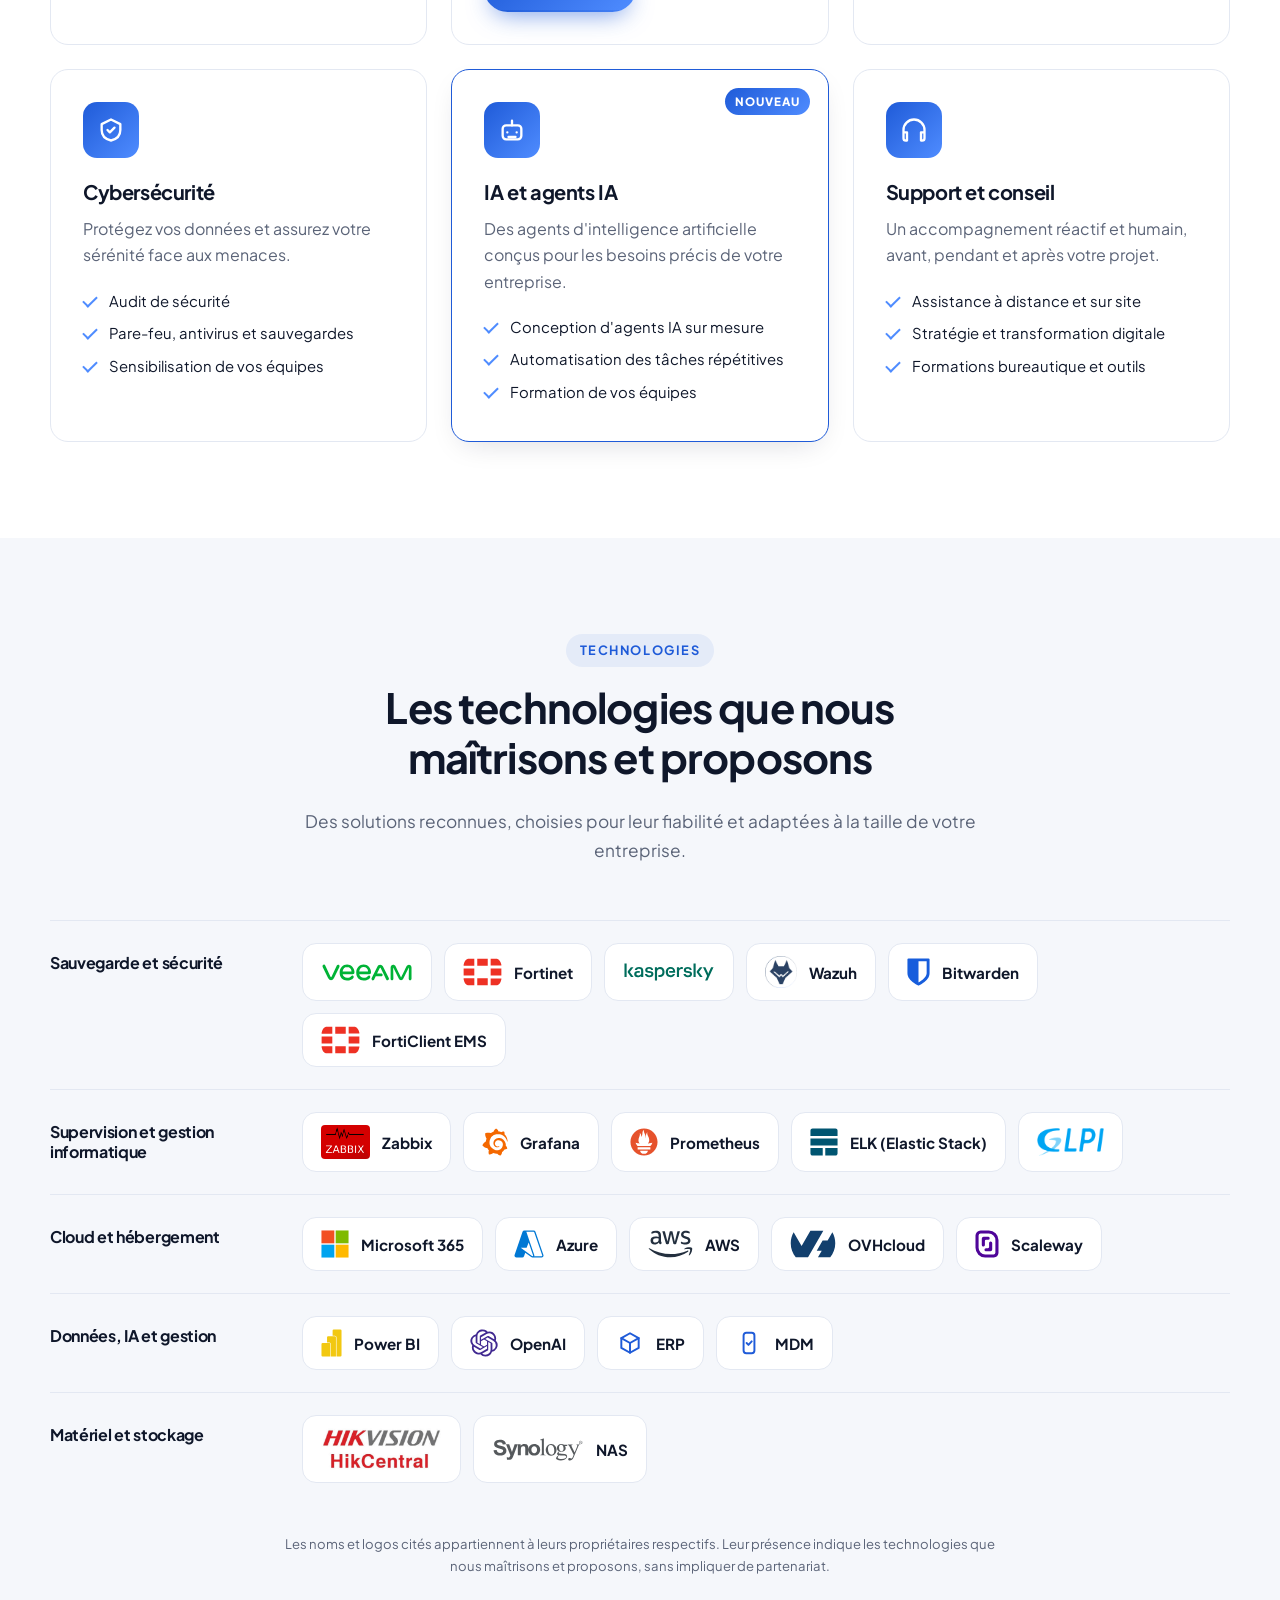
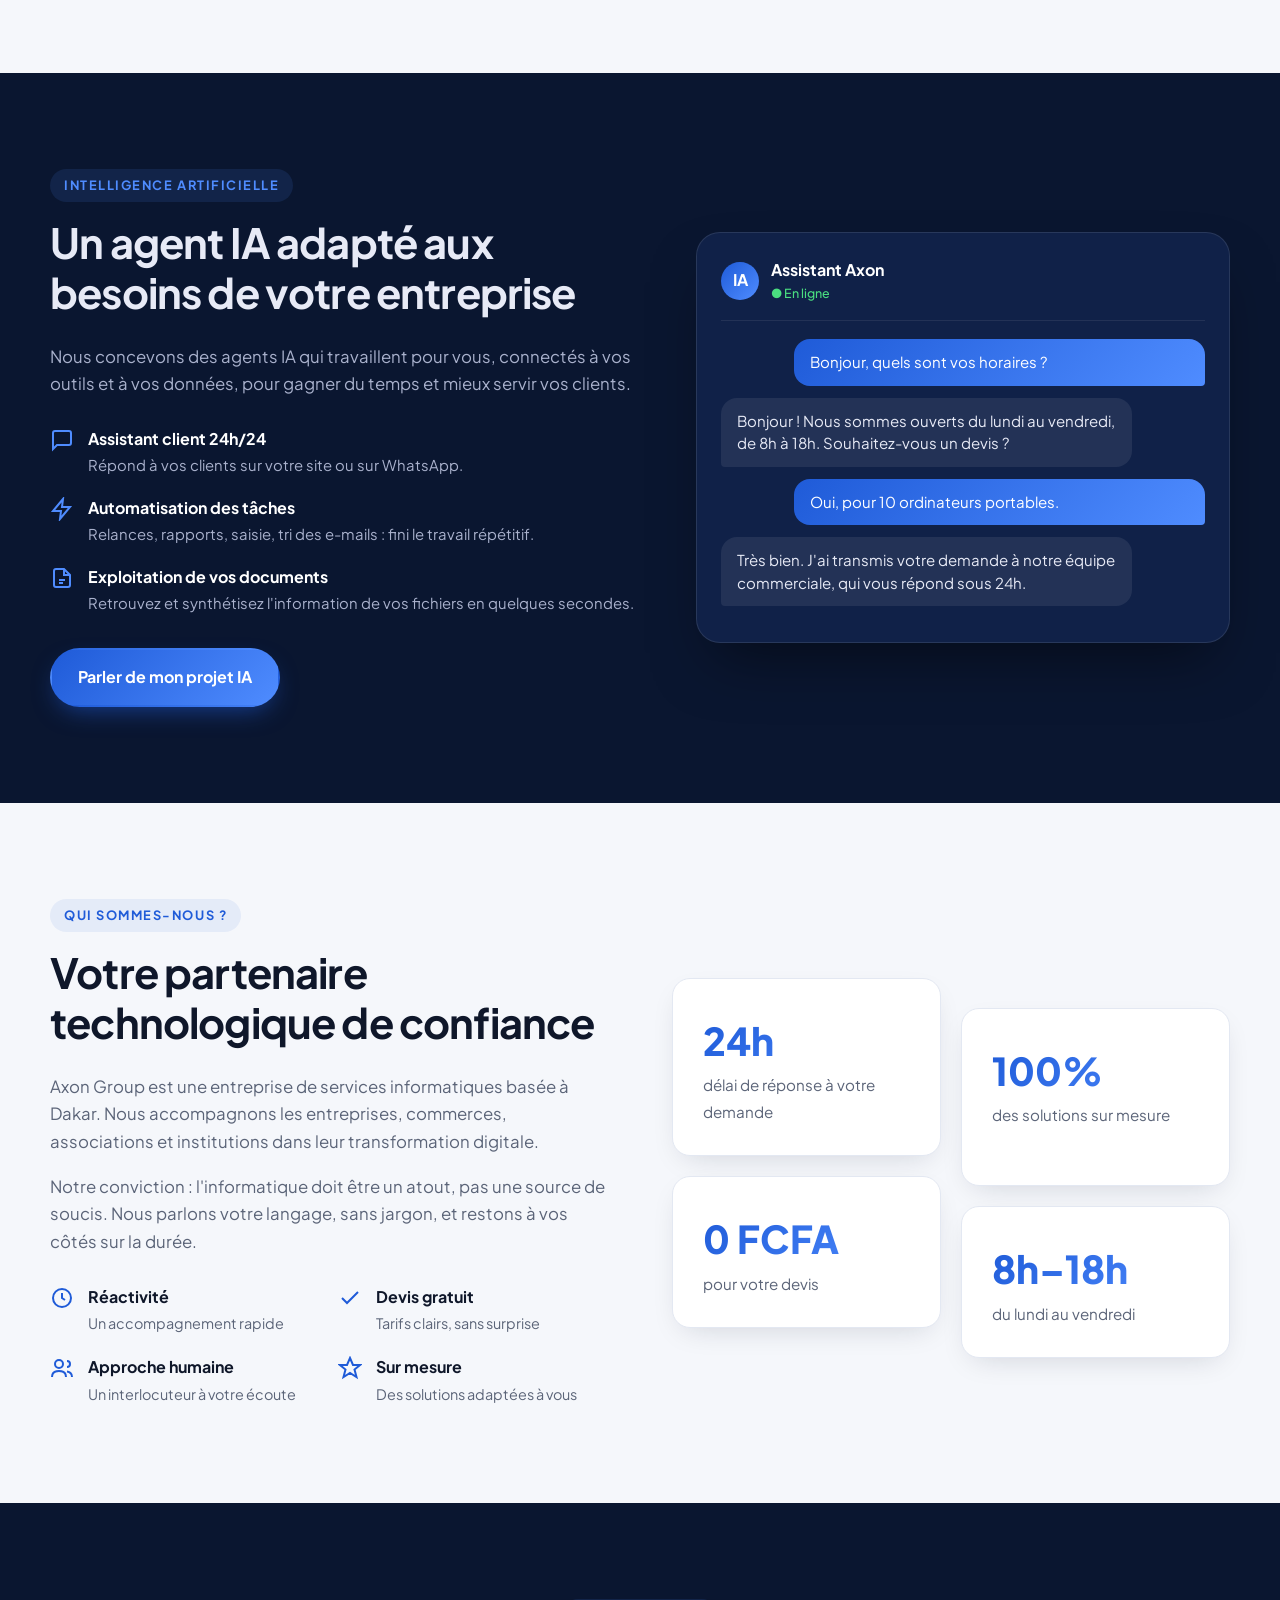
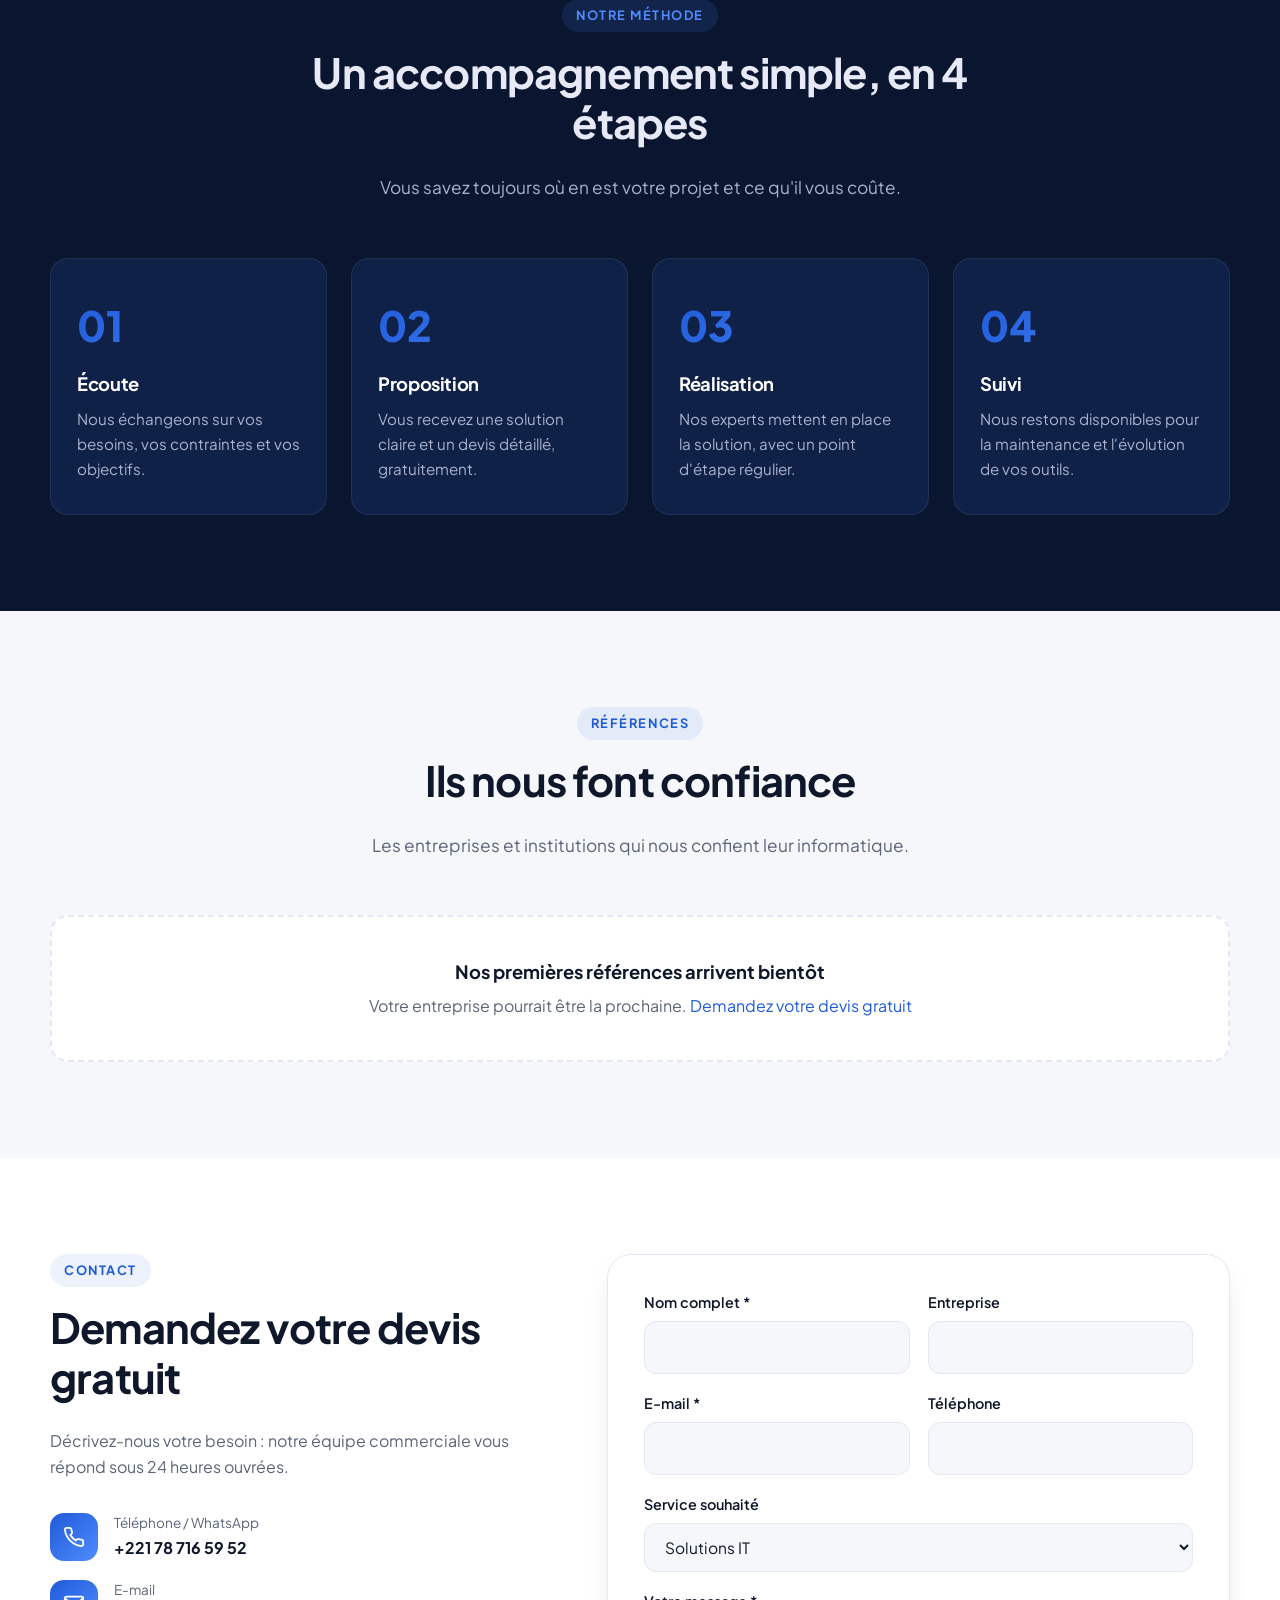
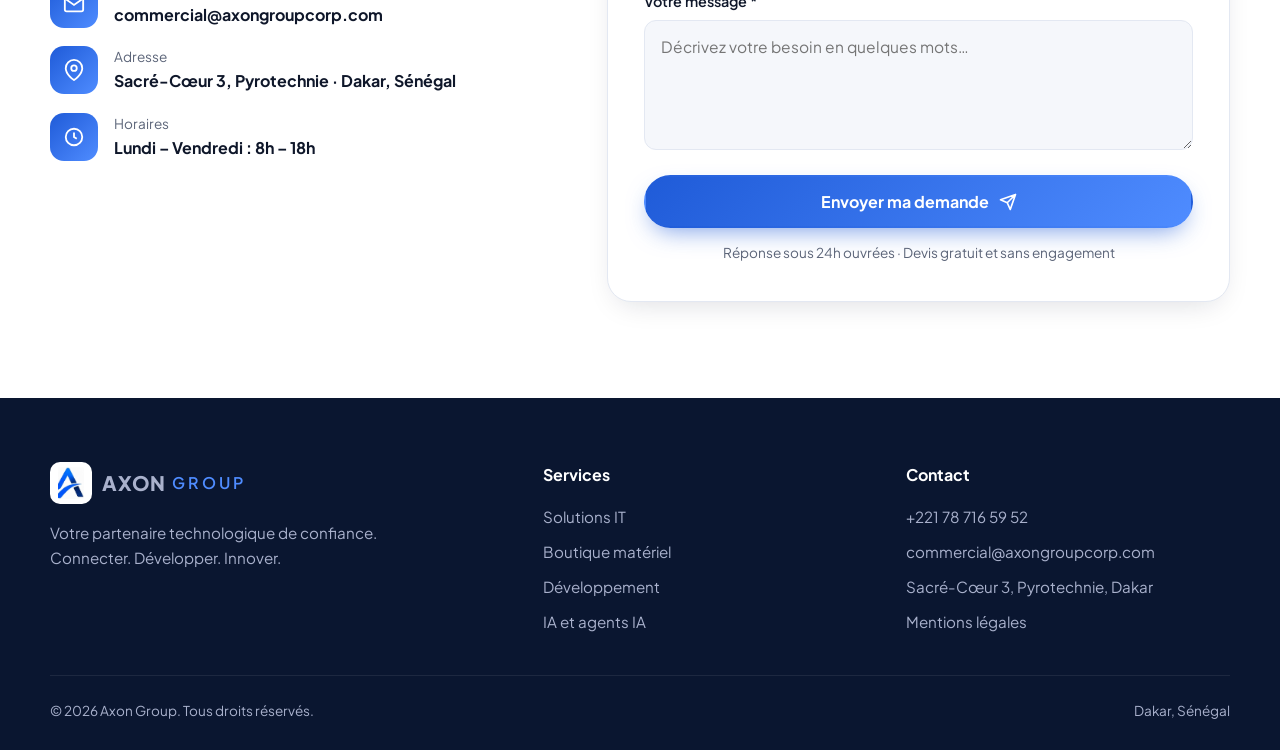
==== commit 82161212: "Technologies : retrait de SimplyDesk Co-Authored-By: Claude Sonnet 5.5 <noreply@anthropic.com> Claud" ====
--- a/index.html
+++ b/index.html
@@ -159,7 +159,6 @@
             <div class="tech"><img src="assets/tech/prometheus.svg" alt="" width="28" height="28" loading="lazy"><span>Prometheus</span></div>
             <div class="tech"><img src="assets/tech/elasticstack.svg" alt="" width="28" height="28" loading="lazy"><span>ELK (Elastic Stack)</span></div>
             <div class="tech"><img src="assets/tech/glpi.png" alt="GLPI" width="68" height="28" loading="lazy"></div>
-            <div class="tech tech--text"><span class="tech__mono" aria-hidden="true">SD</span><span>SimplyDesk</span></div>
           </div>
         </div>
         <div class="techgroup reveal">
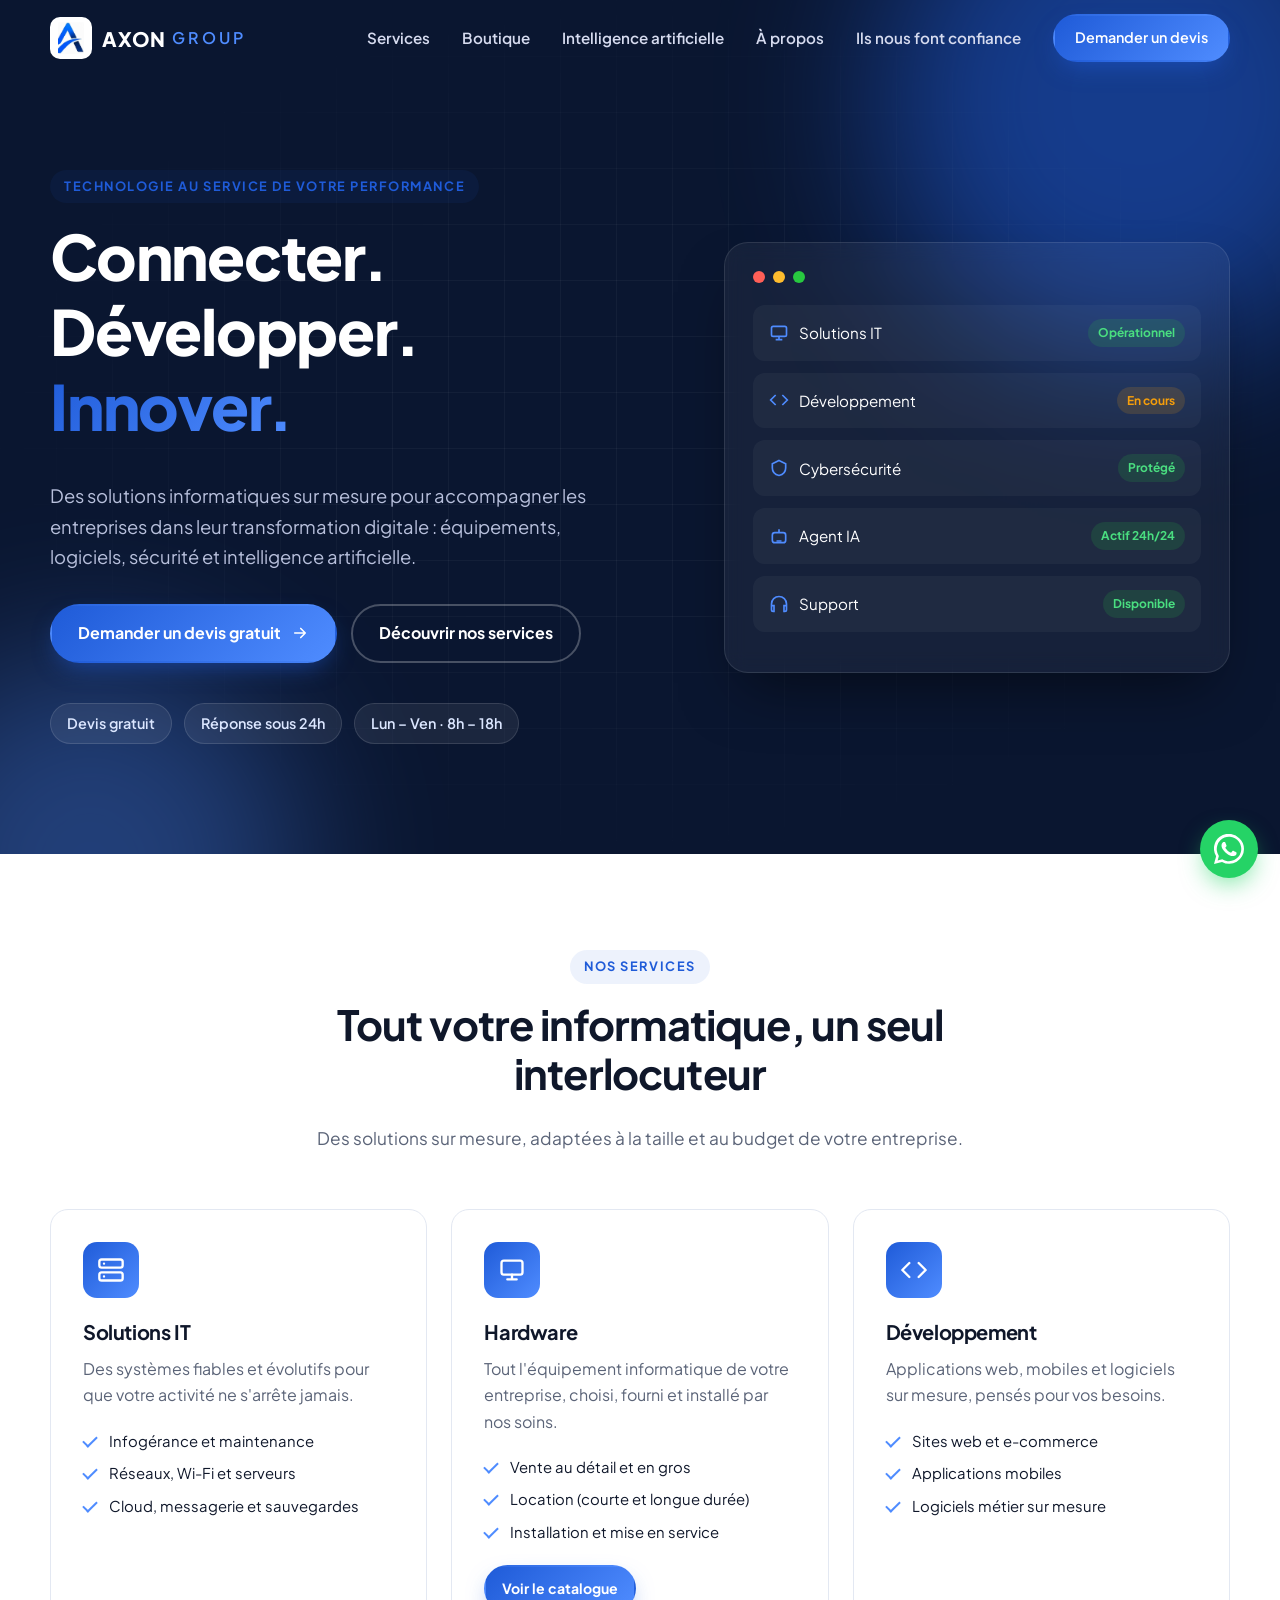
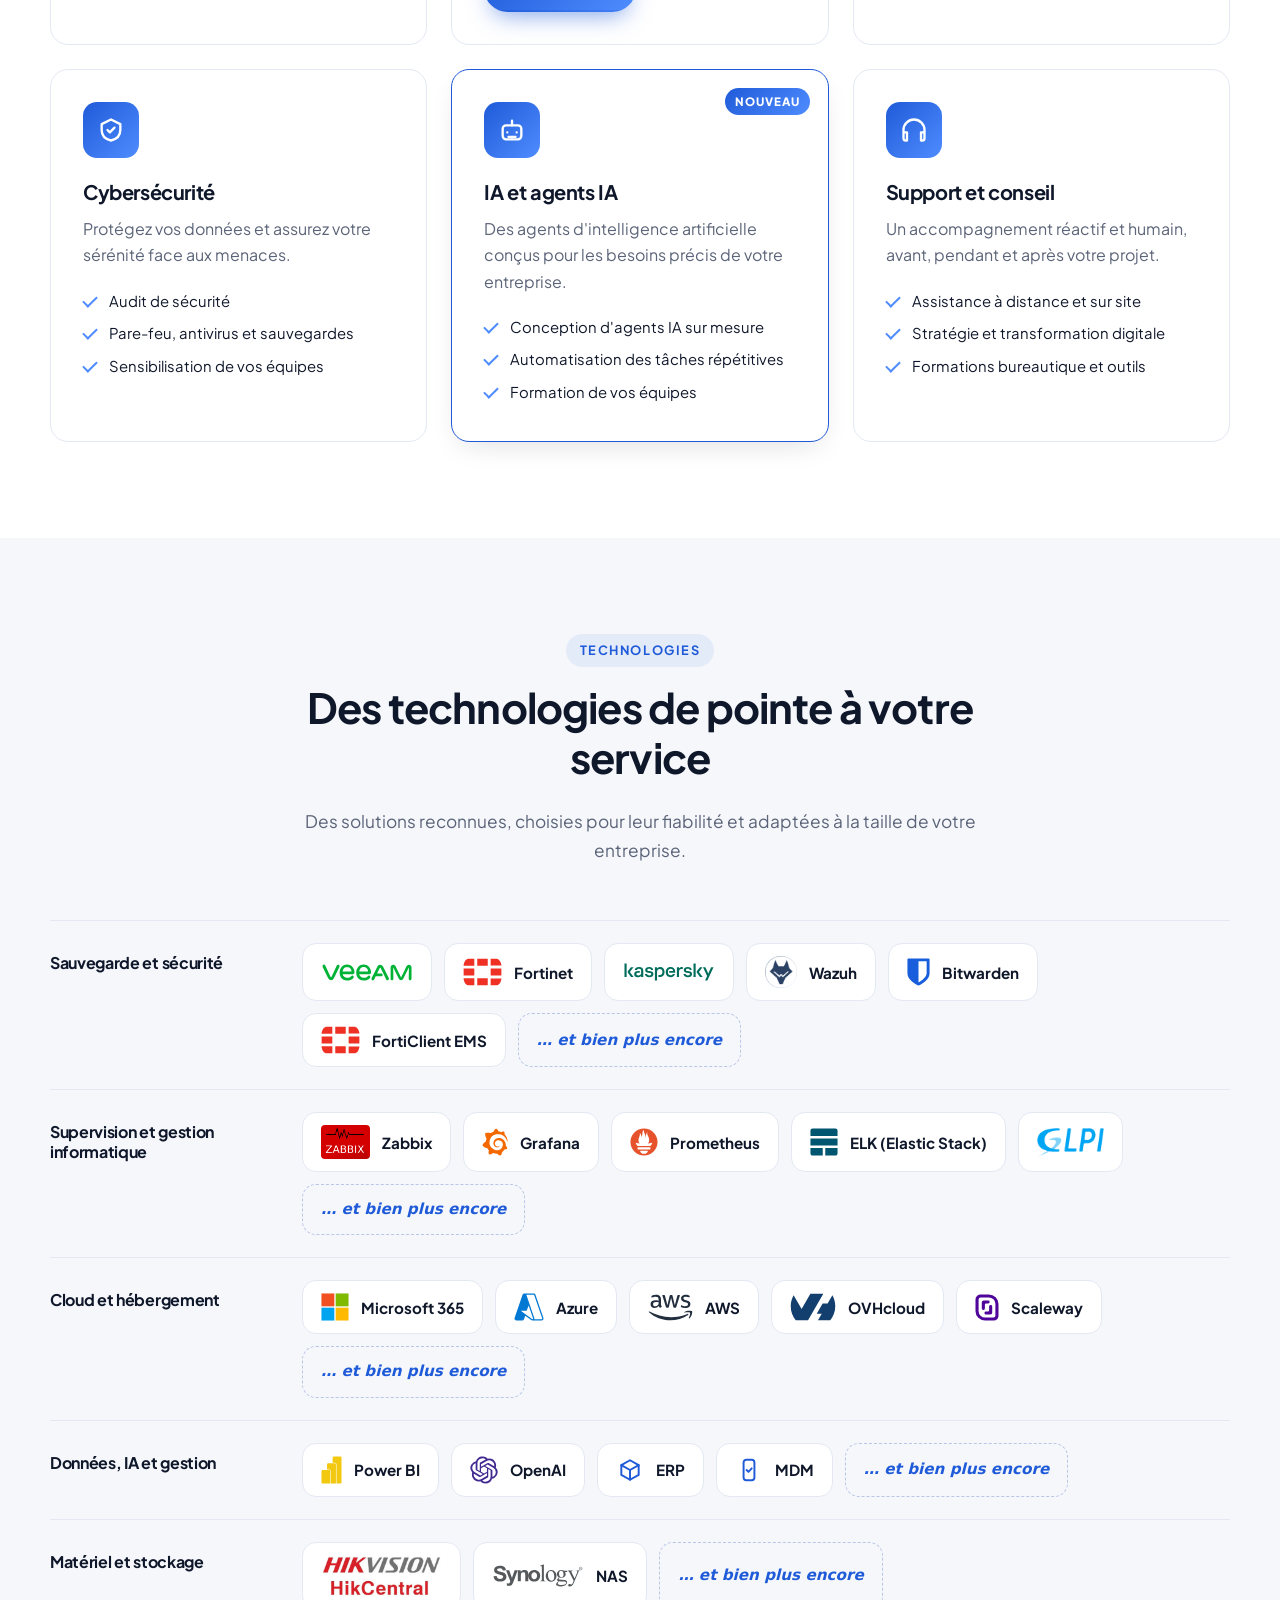
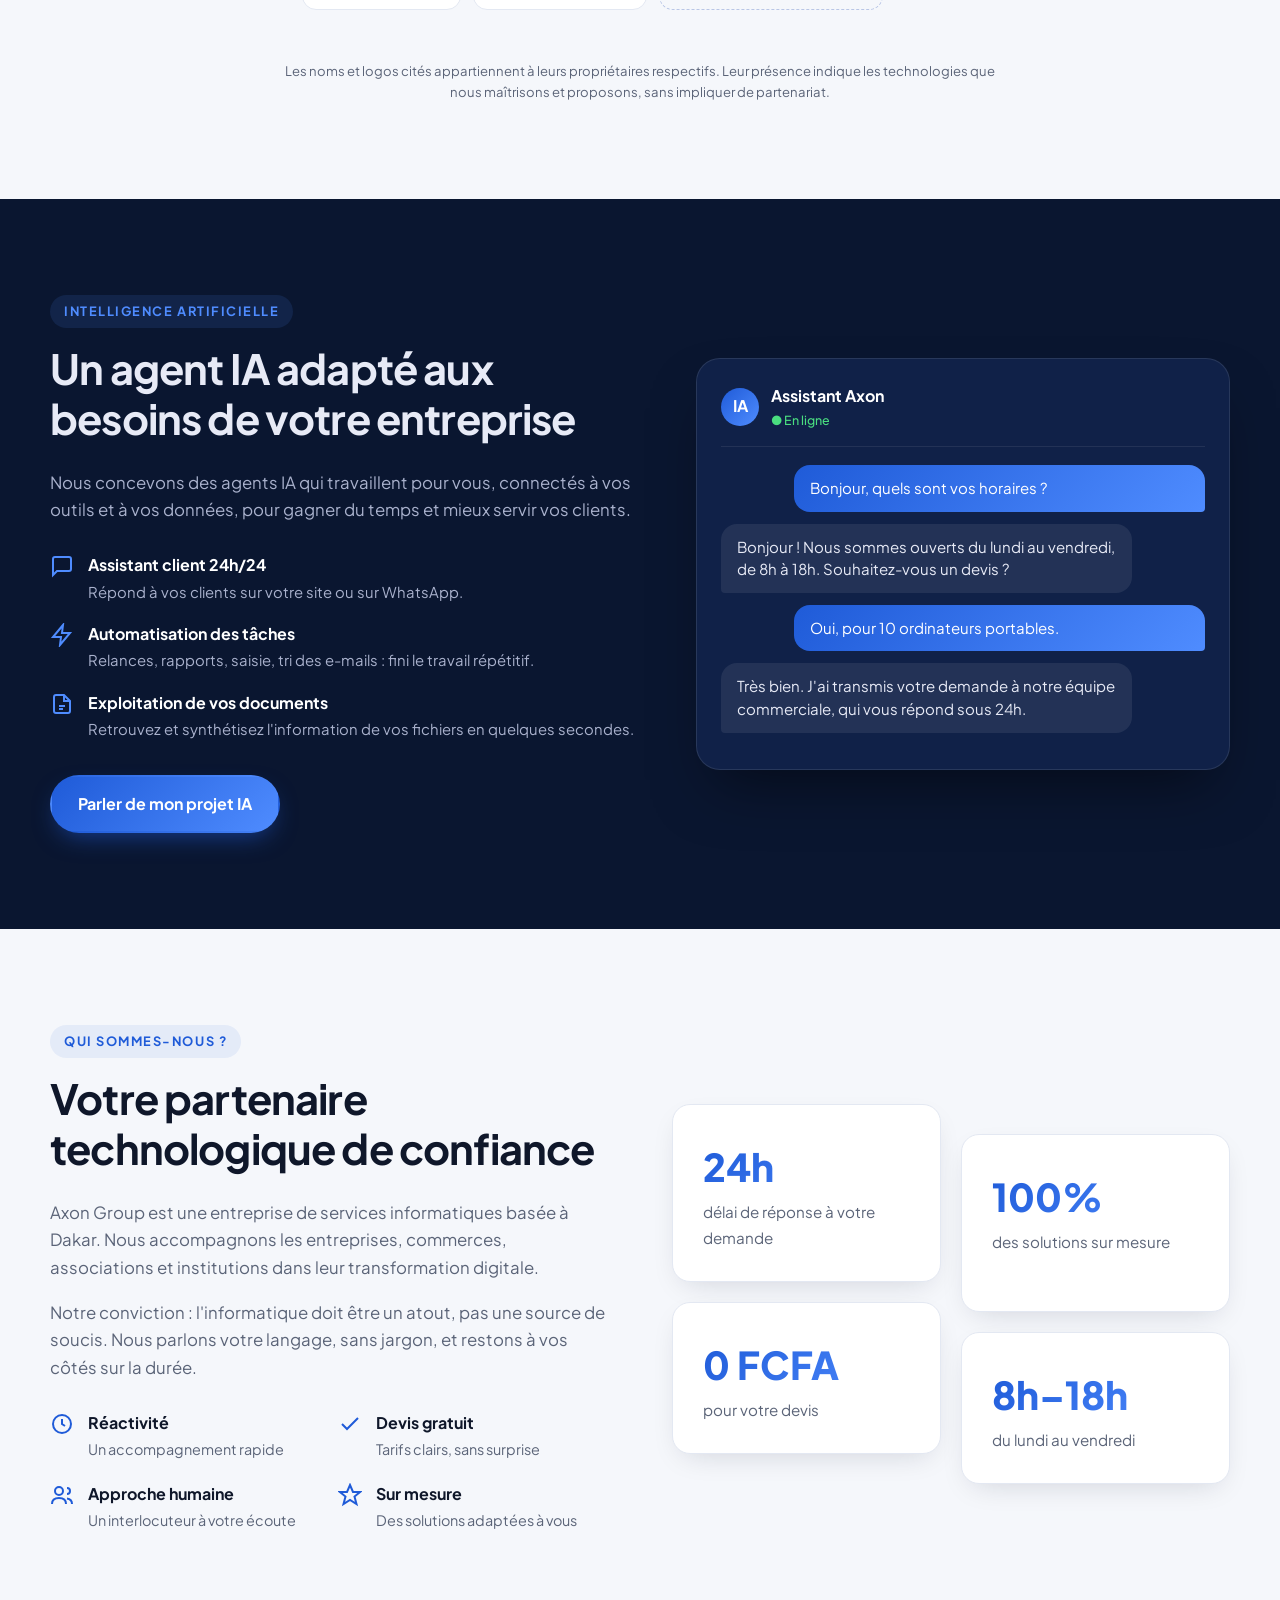
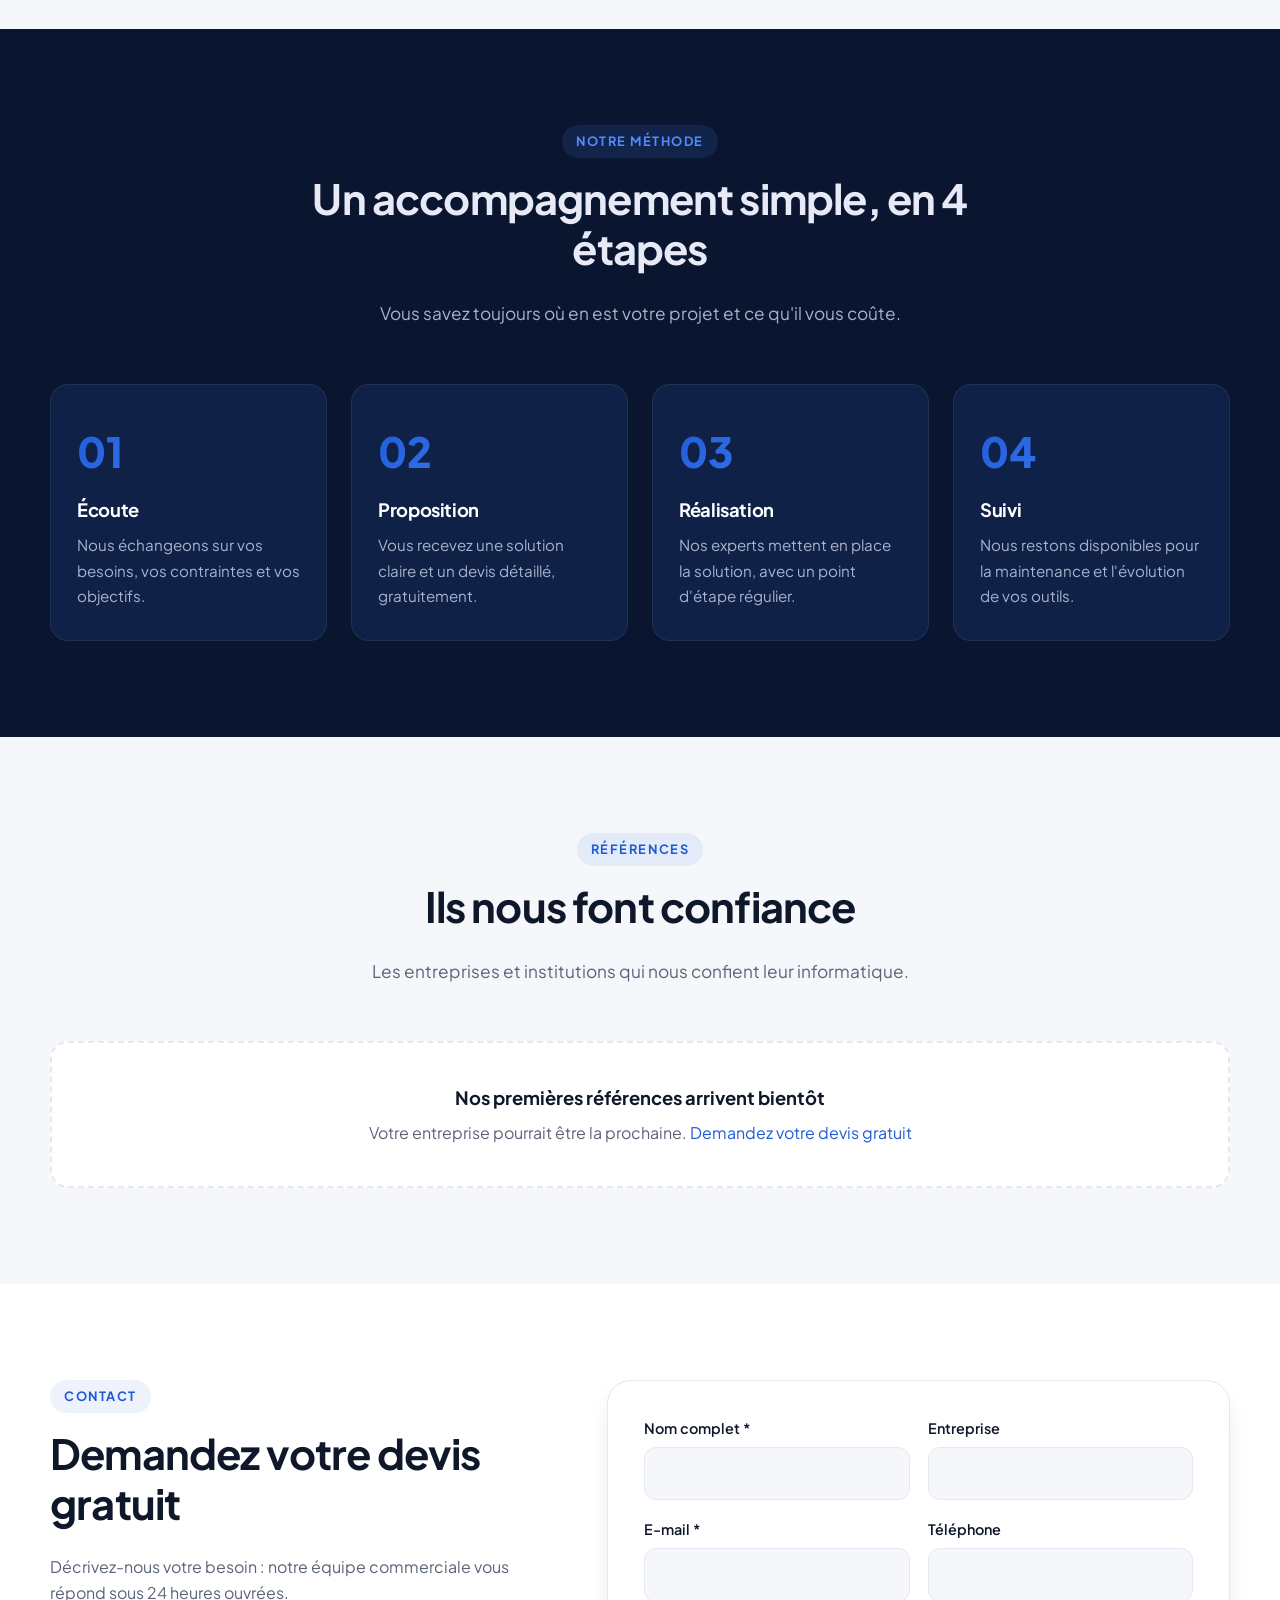
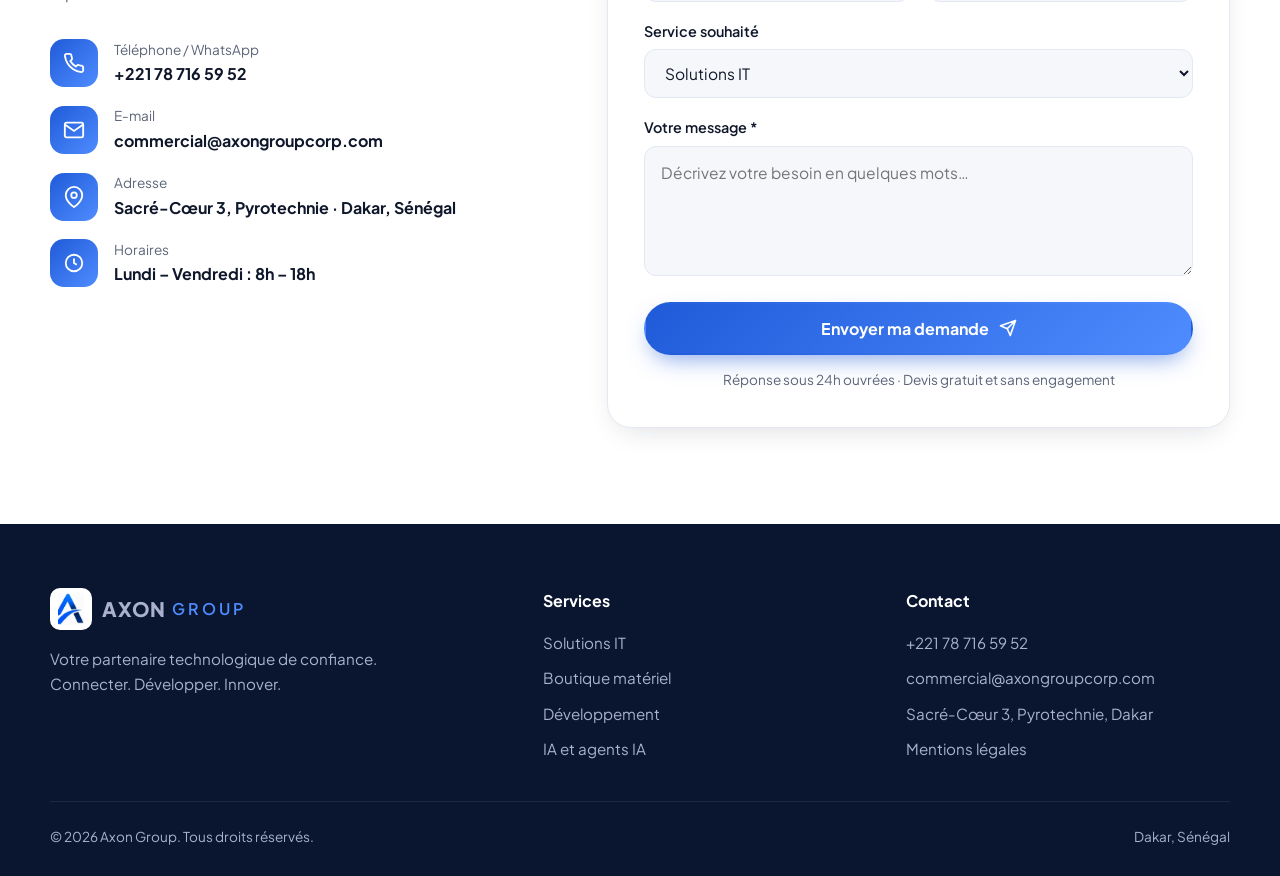
==== commit b926567b: "Technologies : titre « Des technologies de pointe à votre service » et mention « et bien plus encore" ====
--- a/index.html
+++ b/index.html
@@ -137,7 +137,7 @@
       <div class="container">
         <div class="section-head reveal">
           <span class="eyebrow">Technologies</span>
-          <h2>Les technologies que nous maîtrisons et proposons</h2>
+          <h2>Des technologies de pointe à votre service</h2>
           <p>Des solutions reconnues, choisies pour leur fiabilité et adaptées à la taille de votre entreprise.</p>
         </div>
         <div class="techgroup reveal">
@@ -149,6 +149,7 @@
             <div class="tech"><img src="assets/tech/wazuh.png" alt="" width="32" height="32" loading="lazy"><span>Wazuh</span></div>
             <div class="tech"><img src="assets/tech/bitwarden.svg" alt="" width="28" height="28" loading="lazy"><span>Bitwarden</span></div>
             <div class="tech"><img src="assets/tech/fortinet.svg" alt="" width="28" height="28" loading="lazy"><span>FortiClient EMS</span></div>
+            <div class="tech tech--more">… et bien plus encore</div>
           </div>
         </div>
         <div class="techgroup reveal">
@@ -159,6 +160,7 @@
             <div class="tech"><img src="assets/tech/prometheus.svg" alt="" width="28" height="28" loading="lazy"><span>Prometheus</span></div>
             <div class="tech"><img src="assets/tech/elasticstack.svg" alt="" width="28" height="28" loading="lazy"><span>ELK (Elastic Stack)</span></div>
             <div class="tech"><img src="assets/tech/glpi.png" alt="GLPI" width="68" height="28" loading="lazy"></div>
+            <div class="tech tech--more">… et bien plus encore</div>
           </div>
         </div>
         <div class="techgroup reveal">
@@ -169,6 +171,7 @@
             <div class="tech"><img src="assets/tech/amazonaws.svg" alt="" width="28" height="28" loading="lazy"><span>AWS</span></div>
             <div class="tech"><img src="assets/tech/ovh.svg" alt="" width="28" height="28" loading="lazy"><span>OVHcloud</span></div>
             <div class="tech"><img src="assets/tech/scaleway.svg" alt="" width="28" height="28" loading="lazy"><span>Scaleway</span></div>
+            <div class="tech tech--more">… et bien plus encore</div>
           </div>
         </div>
         <div class="techgroup reveal">
@@ -178,6 +181,7 @@
             <div class="tech"><img src="assets/tech/openai.svg" alt="" width="28" height="28" loading="lazy"><span>OpenAI</span></div>
             <div class="tech tech--generic"><span class="tech__ico"><svg viewBox="0 0 24 24" fill="none" stroke="currentColor" stroke-width="1.8" stroke-linecap="round" stroke-linejoin="round" aria-hidden="true"><path d="M12 3l8 4.5v9L12 21l-8-4.5v-9L12 3z"/><path d="M12 12l8-4.5M12 12L4 7.5M12 12v9"/></svg></span><span>ERP</span></div>
             <div class="tech tech--generic"><span class="tech__ico"><svg viewBox="0 0 24 24" fill="none" stroke="currentColor" stroke-width="1.8" stroke-linecap="round" stroke-linejoin="round" aria-hidden="true"><rect x="7" y="2.5" width="10" height="19" rx="2.5"/><path d="M9.8 12l1.7 1.7 3-3.2"/></svg></span><span>MDM</span></div>
+            <div class="tech tech--more">… et bien plus encore</div>
           </div>
         </div>
         <div class="techgroup reveal">
@@ -185,6 +189,7 @@
           <div class="techgrid">
             <div class="tech tech--tall"><img src="assets/tech/hikcentral.png" alt="HikCentral (Hikvision)" width="120" height="42" loading="lazy"></div>
             <div class="tech"><img src="assets/tech/synology.svg" alt="Synology" width="28" height="28" loading="lazy"><span>NAS</span></div>
+            <div class="tech tech--more">… et bien plus encore</div>
           </div>
         </div>
         <p class="tech-note reveal">Les noms et logos cités appartiennent à leurs propriétaires respectifs. Leur présence indique les technologies que nous maîtrisons et proposons, sans impliquer de partenariat.</p>
--- a/css/style.css
+++ b/css/style.css
@@ -509,3 +509,7 @@
 .tech img[src$="zabbix.png"] { height: 34px; max-width: 60px; border-radius: 4px; }
 .tech img[src$="wazuh.png"] { height: 32px; max-width: 32px; }
 .tech--tall img { height: 42px; max-width: 130px; }
+
+/* « … et bien plus encore » */
+.tech--more { background: transparent; border: 1.5px dashed #b9c6e6; color: var(--primary); font-style: italic; font-weight: 600; }
+.tech--more:hover { transform: none; box-shadow: none; border-color: #b9c6e6; }
